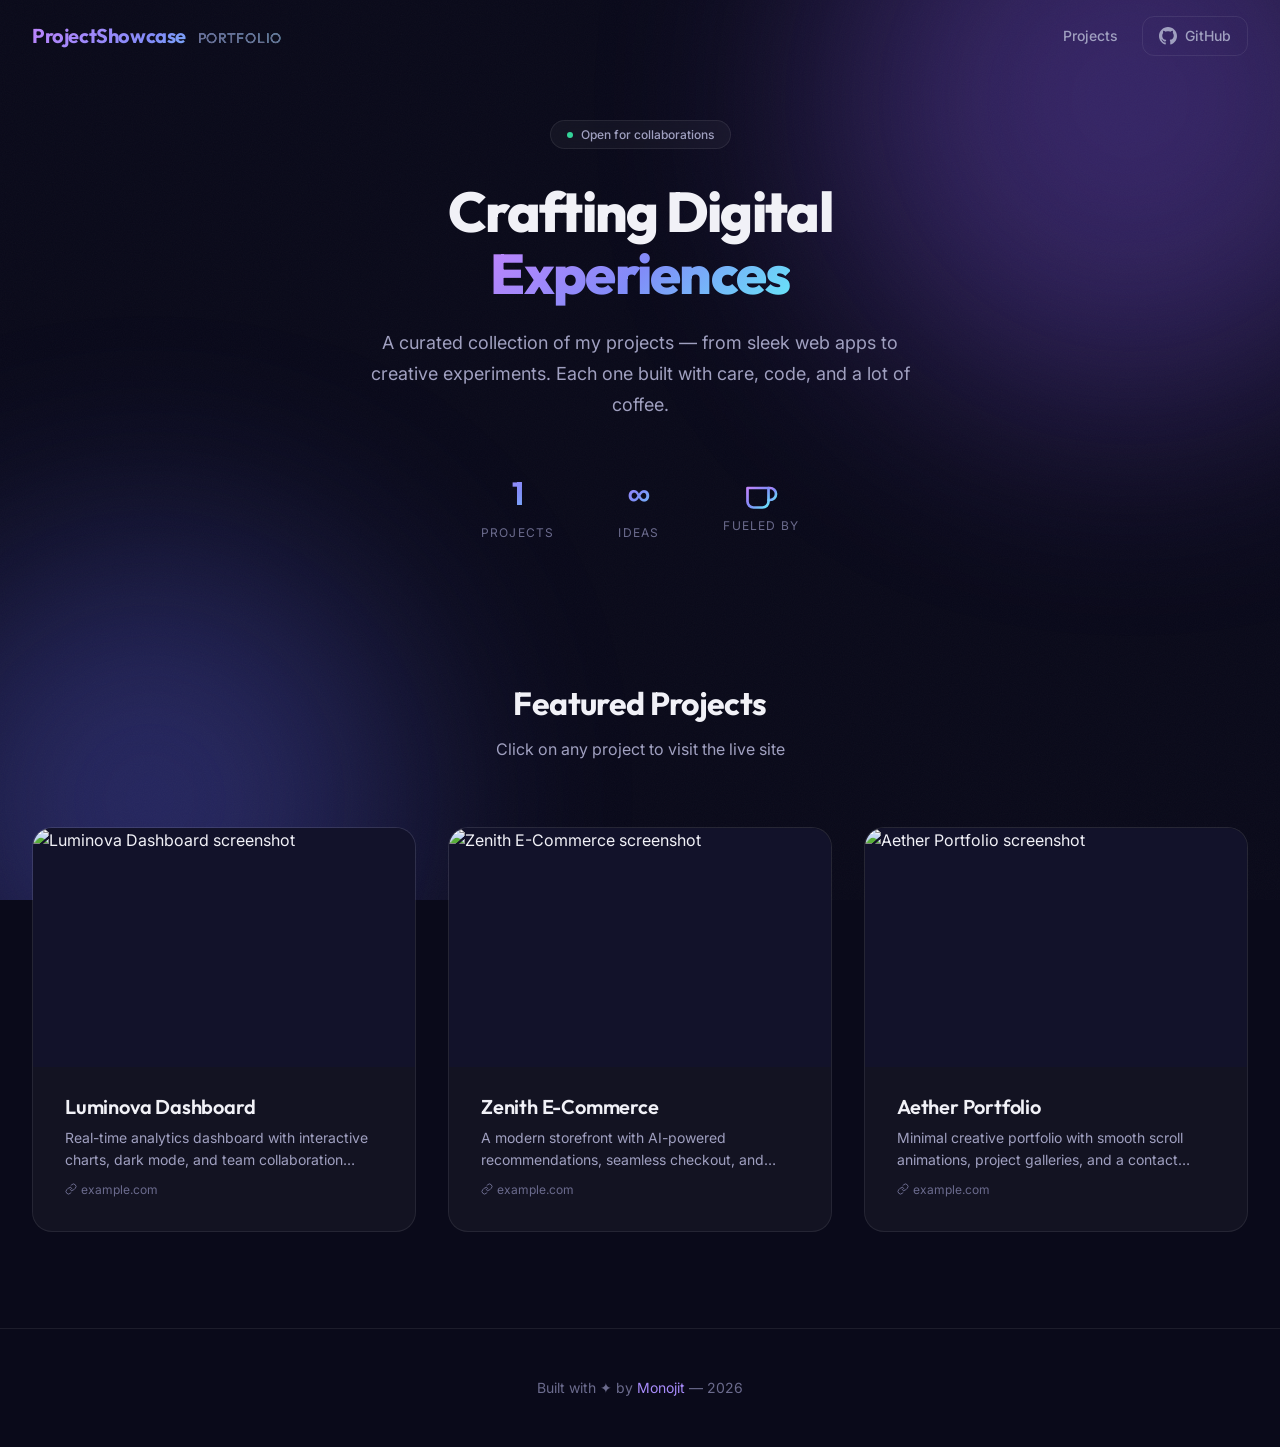
==== index.html @ 8846256c "initial commit" ====
<!DOCTYPE html>
<html lang="en">
<head>
  <meta charset="UTF-8" />
  <meta name="viewport" content="width=device-width, initial-scale=1.0" />
  <title>Project Showcase — My Work</title>
  <meta name="description" content="A curated showcase of my web development projects. Browse live demos, explore designs, and see what I've built." />
  <meta name="theme-color" content="#0a0a1a" />
  <link rel="icon" href="data:image/svg+xml,<svg xmlns='http://www.w3.org/2000/svg' viewBox='0 0 100 100'><text y='.9em' font-size='90'>🚀</text></svg>" />
  <link rel="stylesheet" href="styles.css" />
</head>
<body>

  <!-- Animated Background -->
  <div class="bg-mesh"></div>
  <div class="noise-overlay"></div>

  <!-- Header -->
  <header class="header" id="header">
    <div class="container">
      <a href="#" class="logo">
        ProjectShowcase <span>portfolio</span>
      </a>
      <nav>
        <ul class="nav-links">
          <li><a href="#projects">Projects</a></li>
          <li>
            <a href="https://github.com" target="_blank" rel="noopener noreferrer" class="github-link">
              <svg viewBox="0 0 24 24" fill="currentColor">
                <path d="M12 0c-6.626 0-12 5.373-12 12 0 5.302 3.438 9.8 8.207 11.387.599.111.793-.261.793-.577v-2.234c-3.338.726-4.033-1.416-4.033-1.416-.546-1.387-1.333-1.756-1.333-1.756-1.089-.745.083-.729.083-.729 1.205.084 1.839 1.237 1.839 1.237 1.07 1.834 2.807 1.304 3.492.997.107-.775.418-1.305.762-1.604-2.665-.305-5.467-1.334-5.467-5.931 0-1.311.469-2.381 1.236-3.221-.124-.303-.535-1.524.117-3.176 0 0 1.008-.322 3.301 1.23.957-.266 1.983-.399 3.003-.404 1.02.005 2.047.138 3.006.404 2.291-1.552 3.297-1.23 3.297-1.23.653 1.653.242 2.874.118 3.176.77.84 1.235 1.911 1.235 3.221 0 4.609-2.807 5.624-5.479 5.921.43.372.823 1.102.823 2.222v3.293c0 .319.192.694.801.576 4.765-1.589 8.199-6.086 8.199-11.386 0-6.627-5.373-12-12-12z"/>
              </svg>
              GitHub
            </a>
          </li>
        </ul>
      </nav>
    </div>
  </header>

  <!-- Hero Section -->
  <section class="hero">
    <div class="container">
      <div class="hero-content">
        <div class="hero-badge">
          <span class="dot"></span>
          Open for collaborations
        </div>
        <h1>
          Crafting Digital<br />
          <span class="gradient-text">Experiences</span>
        </h1>
        <p>
          A curated collection of my projects — from sleek web apps to creative experiments.
          Each one built with care, code, and a lot of coffee.
        </p>
        <div class="hero-stats">
          <div class="stat">
            <div class="stat-number" id="project-count">0</div>
            <div class="stat-label">Projects</div>
          </div>
          <div class="stat">
            <div class="stat-number">∞</div>
            <div class="stat-label">Ideas</div>
          </div>
          <div class="stat">
            <div class="stat-number stat-icon">
              <svg width="36" height="36" viewBox="0 0 24 24" fill="none" stroke="url(#iconGradient)" stroke-width="1.8" stroke-linecap="round" stroke-linejoin="round">
                <defs>
                  <linearGradient id="iconGradient" x1="0%" y1="0%" x2="100%" y2="100%">
                    <stop offset="0%" stop-color="#c084fc" />
                    <stop offset="50%" stop-color="#818cf8" />
                    <stop offset="100%" stop-color="#67e8f9" />
                  </linearGradient>
                </defs>
                <path d="M17 8h1a4 4 0 1 1 0 8h-1"/>
                <path d="M3 8h14v9a4 4 0 0 1-4 4H7a4 4 0 0 1-4-4V8z"/>
                <line x1="6" y1="2" x2="6" y2="4"/>
                <line x1="10" y1="2" x2="10" y2="4"/>
                <line x1="14" y1="2" x2="14" y2="4"/>
              </svg>
            </div>
            <div class="stat-label">Fueled By</div>
          </div>
        </div>
      </div>
    </div>
  </section>

  <!-- Projects Section -->
  <section class="projects-section" id="projects">
    <div class="container">
      <div class="section-header">
        <h2>Featured Projects</h2>
        <p>Click on any project to visit the live site</p>
      </div>
      <div class="projects-grid" id="projects-grid">
        <!-- Cards rendered dynamically by script.js -->
      </div>
    </div>
  </section>

  <!-- Footer -->
  <footer class="footer">
    <div class="container">
      <p>Built with ✦ by <a href="#">Monojit</a> — <span id="current-year"></span></p>
    </div>
  </footer>

  <script src="script.js"></script>
  <script>
    // Set current year in footer
    document.getElementById('current-year').textContent = new Date().getFullYear();
  </script>
</body>
</html>
---- styles.css ----
/* ========================================
   Project Showcase — Design System & Styles
   ======================================== */

/* --- Google Fonts --- */
@import url('https://fonts.googleapis.com/css2?family=Inter:wght@300;400;500;600&family=Outfit:wght@400;500;600;700;800&display=swap');

/* --- Design Tokens --- */
:root {
  /* Colors */
  --bg-primary: #0a0a1a;
  --bg-secondary: #12122a;
  --bg-card: rgba(255, 255, 255, 0.04);
  --bg-card-hover: rgba(255, 255, 255, 0.08);
  --border-card: rgba(255, 255, 255, 0.08);
  --border-card-hover: rgba(139, 92, 246, 0.4);
  --text-primary: #f1f1f7;
  --text-secondary: #a0a0c0;
  --text-muted: #6b6b8d;
  --accent-1: #8b5cf6;
  --accent-2: #6366f1;
  --accent-3: #a78bfa;
  --accent-glow: rgba(139, 92, 246, 0.25);
  --gradient-hero: linear-gradient(135deg, #0a0a1a 0%, #1a1040 40%, #0f1a3a 70%, #0a0a1a 100%);
  --gradient-accent: linear-gradient(135deg, var(--accent-1), var(--accent-2));
  --gradient-text: linear-gradient(135deg, #c084fc, #818cf8, #67e8f9);
  --gradient-card-glow: radial-gradient(600px circle at var(--mouse-x, 50%) var(--mouse-y, 50%), rgba(139, 92, 246, 0.12), transparent 40%);

  /* Spacing */
  --space-xs: 0.25rem;
  --space-sm: 0.5rem;
  --space-md: 1rem;
  --space-lg: 1.5rem;
  --space-xl: 2rem;
  --space-2xl: 3rem;
  --space-3xl: 4rem;
  --space-4xl: 6rem;

  /* Typography */
  --font-heading: 'Outfit', sans-serif;
  --font-body: 'Inter', sans-serif;
  --text-xs: 0.75rem;
  --text-sm: 0.875rem;
  --text-base: 1rem;
  --text-lg: 1.125rem;
  --text-xl: 1.25rem;
  --text-2xl: 1.5rem;
  --text-3xl: 2rem;
  --text-4xl: 2.5rem;
  --text-5xl: 3.5rem;

  /* Radius */
  --radius-sm: 0.5rem;
  --radius-md: 0.75rem;
  --radius-lg: 1rem;
  --radius-xl: 1.25rem;
  --radius-2xl: 1.5rem;

  /* Shadows */
  --shadow-card: 0 4px 24px rgba(0, 0, 0, 0.3);
  --shadow-card-hover: 0 8px 40px rgba(139, 92, 246, 0.2), 0 4px 20px rgba(0, 0, 0, 0.4);

  /* Transitions */
  --transition-fast: 0.2s cubic-bezier(0.4, 0, 0.2, 1);
  --transition-base: 0.3s cubic-bezier(0.4, 0, 0.2, 1);
  --transition-slow: 0.5s cubic-bezier(0.4, 0, 0.2, 1);
}

/* --- Reset & Base --- */
*,
*::before,
*::after {
  margin: 0;
  padding: 0;
  box-sizing: border-box;
}

html {
  scroll-behavior: smooth;
  -webkit-font-smoothing: antialiased;
  -moz-osx-font-smoothing: grayscale;
}

body {
  font-family: var(--font-body);
  background: var(--bg-primary);
  color: var(--text-primary);
  line-height: 1.6;
  overflow-x: hidden;
  min-height: 100vh;
}

a {
  text-decoration: none;
  color: inherit;
}

img {
  display: block;
  max-width: 100%;
}

/* --- Animated Background Mesh --- */
.bg-mesh {
  position: fixed;
  inset: 0;
  z-index: 0;
  pointer-events: none;
  overflow: hidden;
}

.bg-mesh::before,
.bg-mesh::after {
  content: '';
  position: absolute;
  border-radius: 50%;
  filter: blur(120px);
  opacity: 0.35;
  animation: floatBlob 18s ease-in-out infinite alternate;
}

.bg-mesh::before {
  width: 600px;
  height: 600px;
  background: var(--accent-1);
  top: -200px;
  right: -150px;
  animation-duration: 20s;
}

.bg-mesh::after {
  width: 500px;
  height: 500px;
  background: var(--accent-2);
  bottom: -150px;
  left: -100px;
  animation-duration: 24s;
  animation-delay: -6s;
}

@keyframes floatBlob {
  0% { transform: translate(0, 0) scale(1); }
  33% { transform: translate(60px, -40px) scale(1.1); }
  66% { transform: translate(-30px, 50px) scale(0.95); }
  100% { transform: translate(20px, -20px) scale(1.05); }
}

/* --- Noise Overlay --- */
.noise-overlay {
  position: fixed;
  inset: 0;
  z-index: 1;
  pointer-events: none;
  opacity: 0.03;
  background-image: url("data:image/svg+xml,%3Csvg viewBox='0 0 256 256' xmlns='http://www.w3.org/2000/svg'%3E%3Cfilter id='noise'%3E%3CfeTurbulence type='fractalNoise' baseFrequency='0.9' numOctaves='4' stitchTiles='stitch'/%3E%3C/filter%3E%3Crect width='100%25' height='100%25' filter='url(%23noise)'/%3E%3C/svg%3E");
  background-repeat: repeat;
  background-size: 256px 256px;
}

/* --- Container --- */
.container {
  max-width: 1280px;
  margin: 0 auto;
  padding: 0 var(--space-xl);
  position: relative;
  z-index: 2;
}

/* --- Header / Navbar --- */
.header {
  position: fixed;
  top: 0;
  left: 0;
  right: 0;
  z-index: 100;
  padding: var(--space-md) 0;
  transition: var(--transition-base);
  backdrop-filter: blur(0px);
}

.header.scrolled {
  background: rgba(10, 10, 26, 0.8);
  backdrop-filter: blur(20px);
  border-bottom: 1px solid var(--border-card);
  box-shadow: 0 2px 20px rgba(0, 0, 0, 0.3);
}

.header .container {
  display: flex;
  align-items: center;
  justify-content: space-between;
}

.logo {
  font-family: var(--font-heading);
  font-size: var(--text-xl);
  font-weight: 700;
  background: var(--gradient-text);
  -webkit-background-clip: text;
  -webkit-text-fill-color: transparent;
  background-clip: text;
  letter-spacing: -0.02em;
}

.logo span {
  -webkit-text-fill-color: var(--text-muted);
  font-weight: 400;
  font-size: var(--text-sm);
  margin-left: var(--space-sm);
  letter-spacing: 0.05em;
  text-transform: uppercase;
}

.nav-links {
  display: flex;
  align-items: center;
  gap: var(--space-lg);
  list-style: none;
}

.nav-links a {
  font-size: var(--text-sm);
  font-weight: 500;
  color: var(--text-secondary);
  transition: color var(--transition-fast);
  position: relative;
}

.nav-links a::after {
  content: '';
  position: absolute;
  left: 0;
  bottom: -4px;
  width: 0;
  height: 2px;
  background: var(--gradient-accent);
  border-radius: 1px;
  transition: width var(--transition-base);
}

.nav-links a:hover {
  color: var(--text-primary);
}

.nav-links a:hover::after {
  width: 100%;
}

.github-link {
  display: flex;
  align-items: center;
  gap: var(--space-sm);
  padding: var(--space-sm) var(--space-md);
  border-radius: var(--radius-md);
  border: 1px solid var(--border-card);
  font-size: var(--text-sm);
  font-weight: 500;
  color: var(--text-secondary);
  transition: all var(--transition-fast);
}

.github-link:hover {
  border-color: var(--border-card-hover);
  color: var(--text-primary);
  background: var(--bg-card);
}

.github-link svg {
  width: 18px;
  height: 18px;
}

/* --- Hero Section --- */
.hero {
  min-height: 70vh;
  display: flex;
  align-items: center;
  justify-content: center;
  text-align: center;
  padding: var(--space-4xl) 0 var(--space-3xl);
  position: relative;
}

.hero-content {
  max-width: 800px;
}

.hero-badge {
  display: inline-flex;
  align-items: center;
  gap: var(--space-sm);
  padding: var(--space-xs) var(--space-md);
  border-radius: 100px;
  border: 1px solid var(--border-card);
  background: var(--bg-card);
  font-size: var(--text-xs);
  font-weight: 500;
  color: var(--text-secondary);
  margin-bottom: var(--space-xl);
  backdrop-filter: blur(10px);
}

.hero-badge .dot {
  width: 6px;
  height: 6px;
  border-radius: 50%;
  background: #34d399;
  animation: pulse-dot 2s ease-in-out infinite;
}

@keyframes pulse-dot {
  0%, 100% { opacity: 1; box-shadow: 0 0 0 0 rgba(52, 211, 153, 0.4); }
  50% { opacity: 0.8; box-shadow: 0 0 0 6px rgba(52, 211, 153, 0); }
}

.hero h1 {
  font-family: var(--font-heading);
  font-size: var(--text-5xl);
  font-weight: 800;
  line-height: 1.1;
  letter-spacing: -0.03em;
  margin-bottom: var(--space-lg);
}

.hero h1 .gradient-text {
  background: var(--gradient-text);
  -webkit-background-clip: text;
  -webkit-text-fill-color: transparent;
  background-clip: text;
}

.hero p {
  font-size: var(--text-lg);
  color: var(--text-secondary);
  max-width: 560px;
  margin: 0 auto var(--space-2xl);
  line-height: 1.7;
}

.hero-stats {
  display: flex;
  align-items: center;
  justify-content: center;
  gap: var(--space-3xl);
}

.stat {
  text-align: center;
}

.stat-number {
  font-family: var(--font-heading);
  font-size: var(--text-3xl);
  font-weight: 700;
  background: var(--gradient-text);
  -webkit-background-clip: text;
  -webkit-text-fill-color: transparent;
  background-clip: text;
}

.stat-label {
  font-size: var(--text-xs);
  color: var(--text-muted);
  text-transform: uppercase;
  letter-spacing: 0.1em;
  margin-top: var(--space-xs);
}

.stat-icon {
  background: none;
  -webkit-background-clip: unset;
  -webkit-text-fill-color: unset;
  background-clip: unset;
  display: flex;
  align-items: center;
  justify-content: center;
}

/* --- Section Title --- */
.section-header {
  text-align: center;
  margin-bottom: var(--space-3xl);
}

.section-header h2 {
  font-family: var(--font-heading);
  font-size: var(--text-3xl);
  font-weight: 700;
  letter-spacing: -0.02em;
  margin-bottom: var(--space-sm);
}

.section-header p {
  font-size: var(--text-base);
  color: var(--text-secondary);
}

/* --- Projects Grid --- */
.projects-section {
  padding: var(--space-2xl) 0 var(--space-4xl);
}

.projects-grid {
  display: grid;
  grid-template-columns: repeat(auto-fill, minmax(360px, 1fr));
  gap: var(--space-xl);
}

/* --- Project Card --- */
.project-card {
  position: relative;
  border-radius: var(--radius-xl);
  background: var(--bg-card);
  border: 1px solid var(--border-card);
  overflow: hidden;
  cursor: pointer;
  transition: all var(--transition-base);
  transform-style: preserve-3d;
  will-change: transform;
  /* Scroll reveal */
  opacity: 0;
  transform: translateY(40px);
}

.project-card.revealed {
  opacity: 1;
  transform: translateY(0);
  transition: opacity 0.6s cubic-bezier(0.16, 1, 0.3, 1),
              transform 0.6s cubic-bezier(0.16, 1, 0.3, 1);
}

/* Glow on hover */
.project-card::before {
  content: '';
  position: absolute;
  inset: 0;
  border-radius: var(--radius-xl);
  background: var(--gradient-card-glow);
  opacity: 0;
  transition: opacity var(--transition-base);
  z-index: 1;
  pointer-events: none;
}

.project-card:hover::before {
  opacity: 1;
}

.project-card:hover {
  border-color: var(--border-card-hover);
  box-shadow: var(--shadow-card-hover);
  transform: translateY(-4px);
}

.project-card:hover .card-image img {
  transform: scale(1.05);
}

.project-card:hover .card-arrow {
  opacity: 1;
  transform: translate(0, 0);
}

.project-card:hover .card-overlay {
  opacity: 1;
}

/* Card Image */
.card-image {
  position: relative;
  width: 100%;
  aspect-ratio: 16 / 10;
  overflow: hidden;
  background: var(--bg-secondary);
}

.card-image img {
  width: 100%;
  height: 100%;
  object-fit: cover;
  transition: transform var(--transition-slow);
}

.card-overlay {
  position: absolute;
  inset: 0;
  background: linear-gradient(180deg, transparent 40%, rgba(10, 10, 26, 0.85) 100%);
  opacity: 0;
  transition: opacity var(--transition-base);
  z-index: 2;
}

.card-arrow {
  position: absolute;
  top: var(--space-md);
  right: var(--space-md);
  width: 36px;
  height: 36px;
  border-radius: 50%;
  background: rgba(255, 255, 255, 0.1);
  backdrop-filter: blur(10px);
  border: 1px solid rgba(255, 255, 255, 0.15);
  display: flex;
  align-items: center;
  justify-content: center;
  opacity: 0;
  transform: translate(-8px, 8px);
  transition: all var(--transition-base);
  z-index: 3;
}

.card-arrow svg {
  width: 16px;
  height: 16px;
  color: var(--text-primary);
}

/* Card Body */
.card-body {
  padding: var(--space-lg) var(--space-xl) var(--space-xl);
  position: relative;
  z-index: 2;
}

.card-title {
  font-family: var(--font-heading);
  font-size: var(--text-xl);
  font-weight: 600;
  letter-spacing: -0.01em;
  margin-bottom: var(--space-xs);
  display: flex;
  align-items: center;
  gap: var(--space-sm);
}

.card-description {
  font-size: var(--text-sm);
  color: var(--text-secondary);
  line-height: 1.6;
  margin-bottom: var(--space-sm);
  display: -webkit-box;
  -webkit-line-clamp: 2;
  -webkit-box-orient: vertical;
  overflow: hidden;
}

.card-url {
  font-size: var(--text-xs);
  color: var(--text-muted);
  display: flex;
  align-items: center;
  gap: var(--space-xs);
  transition: color var(--transition-fast);
}

.project-card:hover .card-url {
  color: var(--accent-3);
}

.card-url svg {
  width: 12px;
  height: 12px;
  flex-shrink: 0;
}

/* --- Footer --- */
.footer {
  padding: var(--space-2xl) 0;
  border-top: 1px solid var(--border-card);
  text-align: center;
  position: relative;
  z-index: 2;
}

.footer p {
  font-size: var(--text-sm);
  color: var(--text-muted);
}

.footer a {
  color: var(--accent-3);
  transition: color var(--transition-fast);
}

.footer a:hover {
  color: var(--accent-1);
}

/* --- Scroll Reveal Delay --- */
.project-card:nth-child(1) { transition-delay: 0.05s; }
.project-card:nth-child(2) { transition-delay: 0.1s; }
.project-card:nth-child(3) { transition-delay: 0.15s; }
.project-card:nth-child(4) { transition-delay: 0.2s; }
.project-card:nth-child(5) { transition-delay: 0.25s; }
.project-card:nth-child(6) { transition-delay: 0.3s; }
.project-card:nth-child(7) { transition-delay: 0.35s; }
.project-card:nth-child(8) { transition-delay: 0.4s; }
.project-card:nth-child(9) { transition-delay: 0.45s; }

/* --- Empty State --- */
.empty-state {
  grid-column: 1 / -1;
  text-align: center;
  padding: var(--space-4xl) var(--space-xl);
}

.empty-state-icon {
  width: 64px;
  height: 64px;
  margin: 0 auto var(--space-lg);
  border-radius: var(--radius-lg);
  background: var(--bg-card);
  border: 1px dashed var(--border-card);
  display: flex;
  align-items: center;
  justify-content: center;
  color: var(--text-muted);
}

.empty-state h3 {
  font-family: var(--font-heading);
  font-size: var(--text-xl);
  font-weight: 600;
  margin-bottom: var(--space-sm);
}

.empty-state p {
  color: var(--text-secondary);
  font-size: var(--text-sm);
}

.empty-state code {
  background: var(--bg-card);
  padding: var(--space-xs) var(--space-sm);
  border-radius: var(--radius-sm);
  font-size: var(--text-xs);
  border: 1px solid var(--border-card);
}

/* --- Responsive --- */
@media (max-width: 768px) {
  .hero h1 {
    font-size: var(--text-4xl);
  }

  .hero p {
    font-size: var(--text-base);
  }

  .projects-grid {
    grid-template-columns: 1fr;
  }

  .hero-stats {
    gap: var(--space-xl);
  }

  .stat-number {
    font-size: var(--text-2xl);
  }

  .nav-links {
    display: none;
  }

  .container {
    padding: 0 var(--space-md);
  }
}

@media (max-width: 480px) {
  .hero h1 {
    font-size: var(--text-3xl);
  }

  .hero {
    min-height: 50vh;
    padding: var(--space-3xl) 0 var(--space-xl);
  }

  .hero-stats {
    flex-direction: column;
    gap: var(--space-md);
  }
}
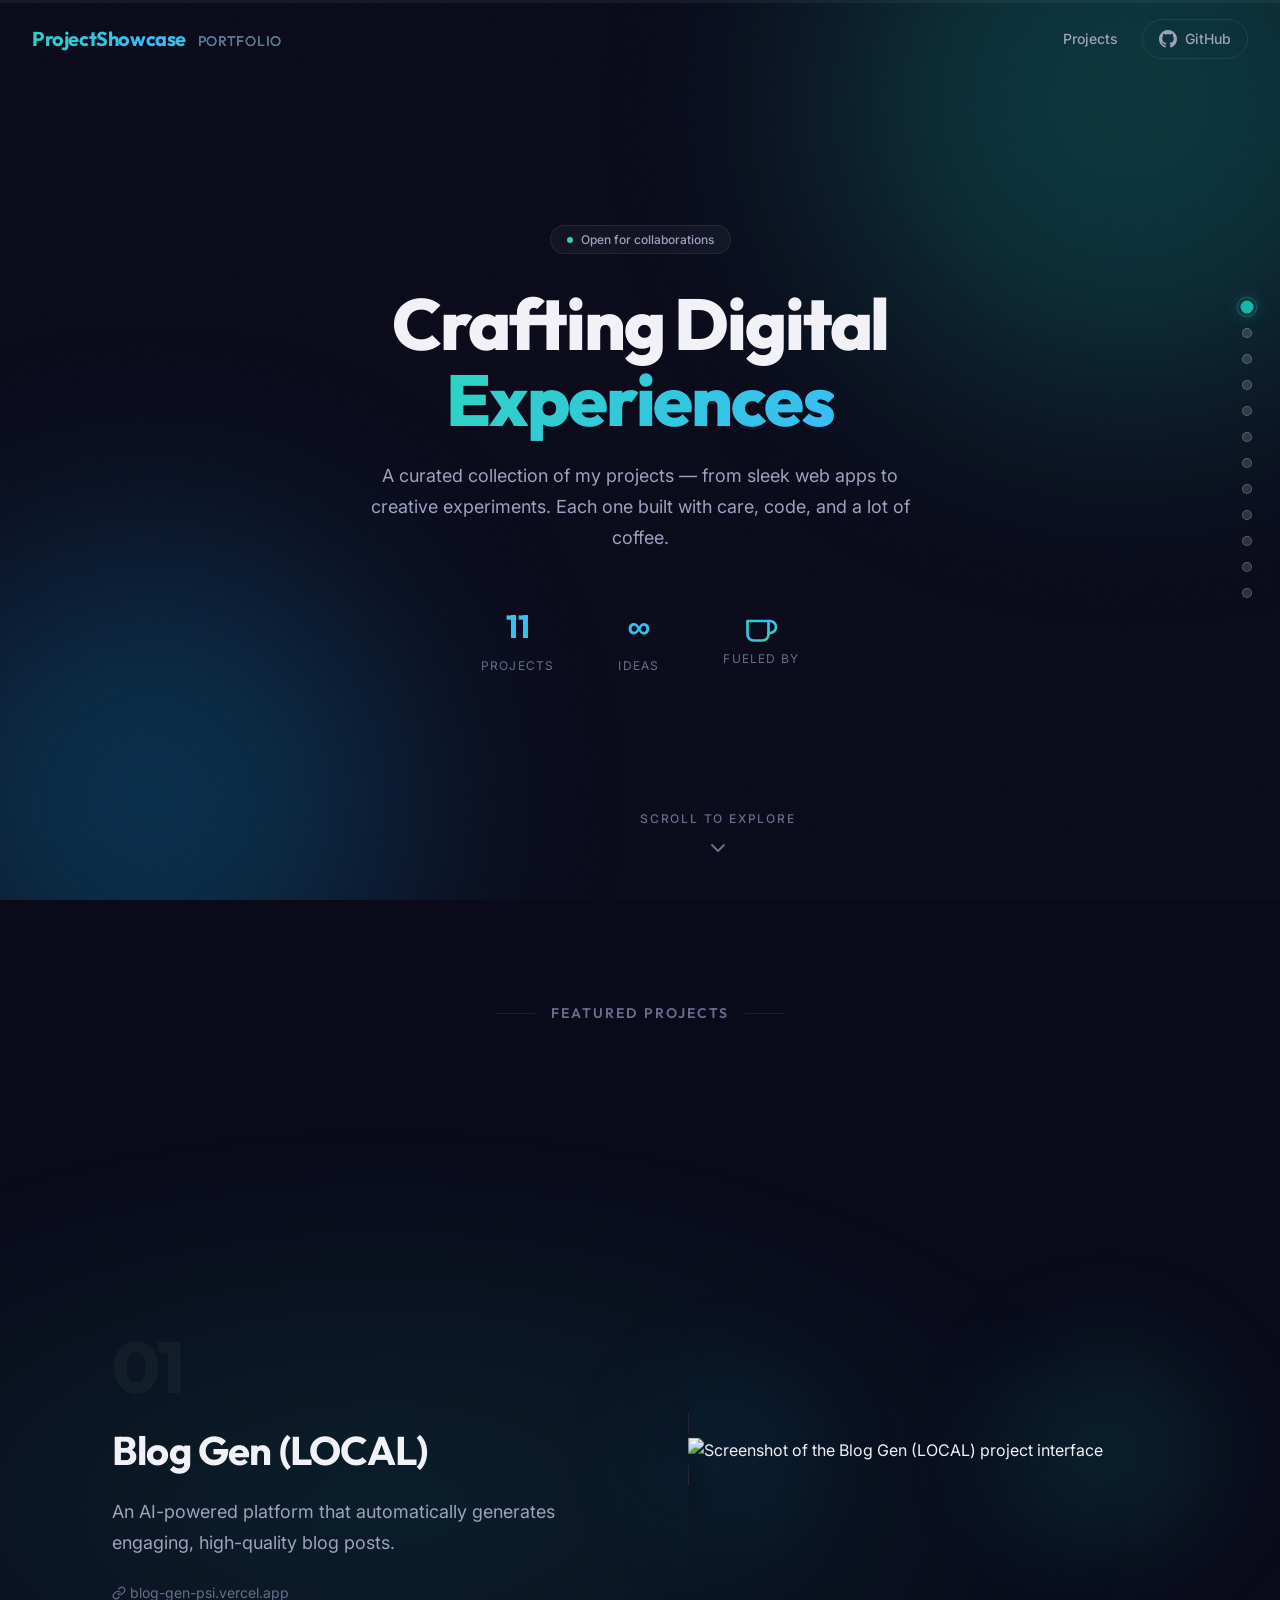
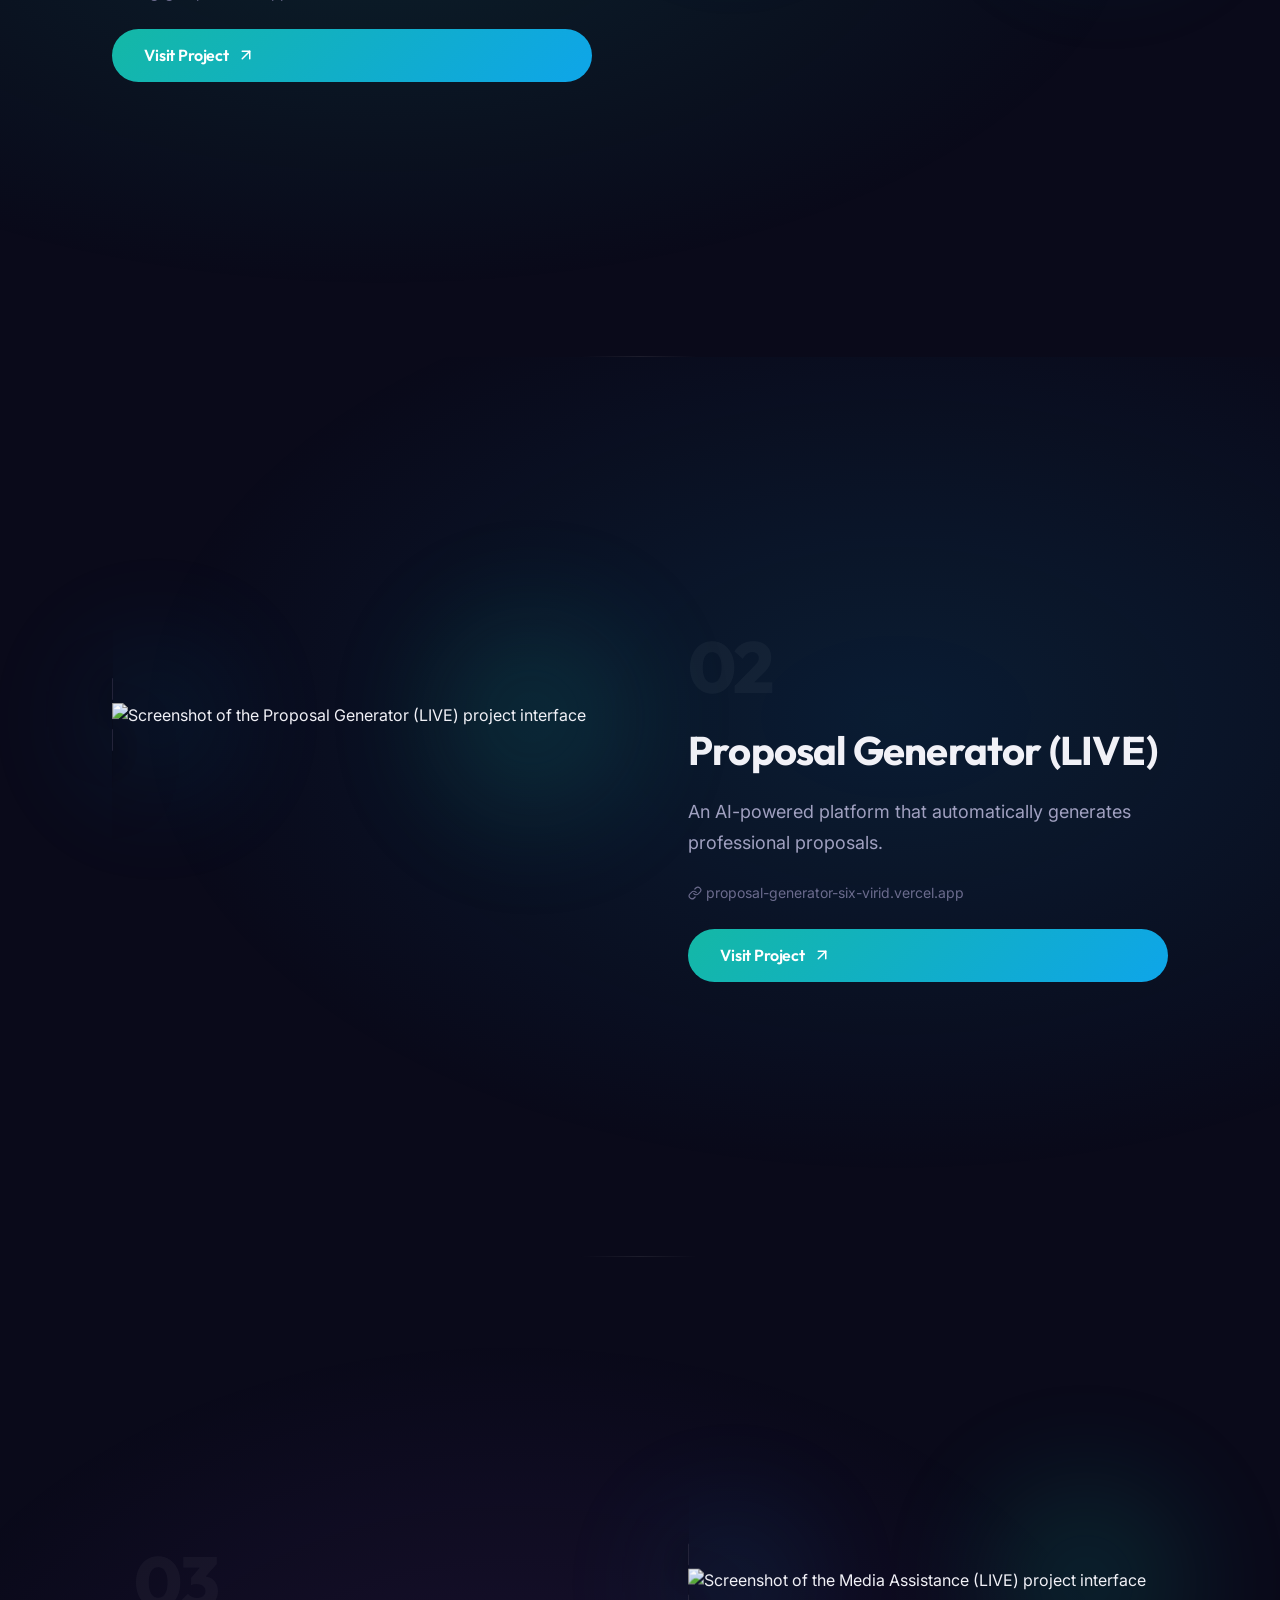
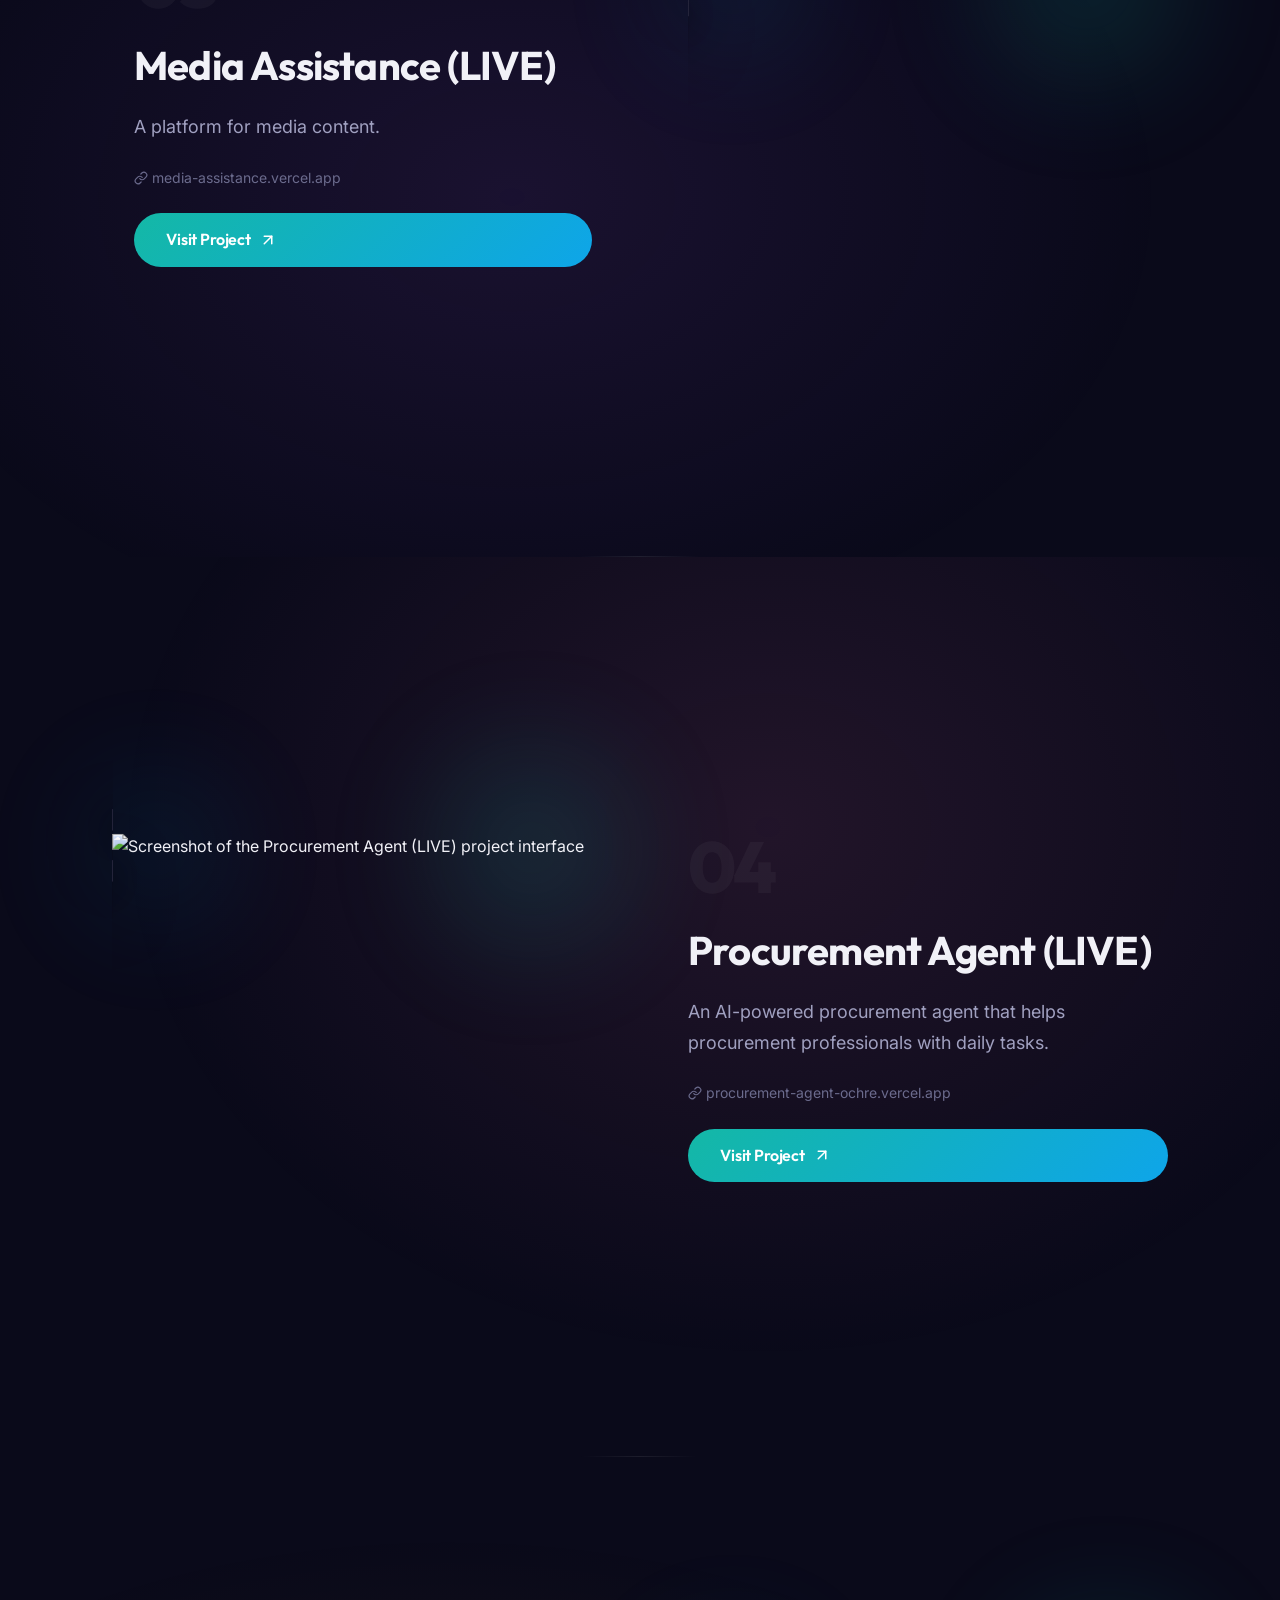
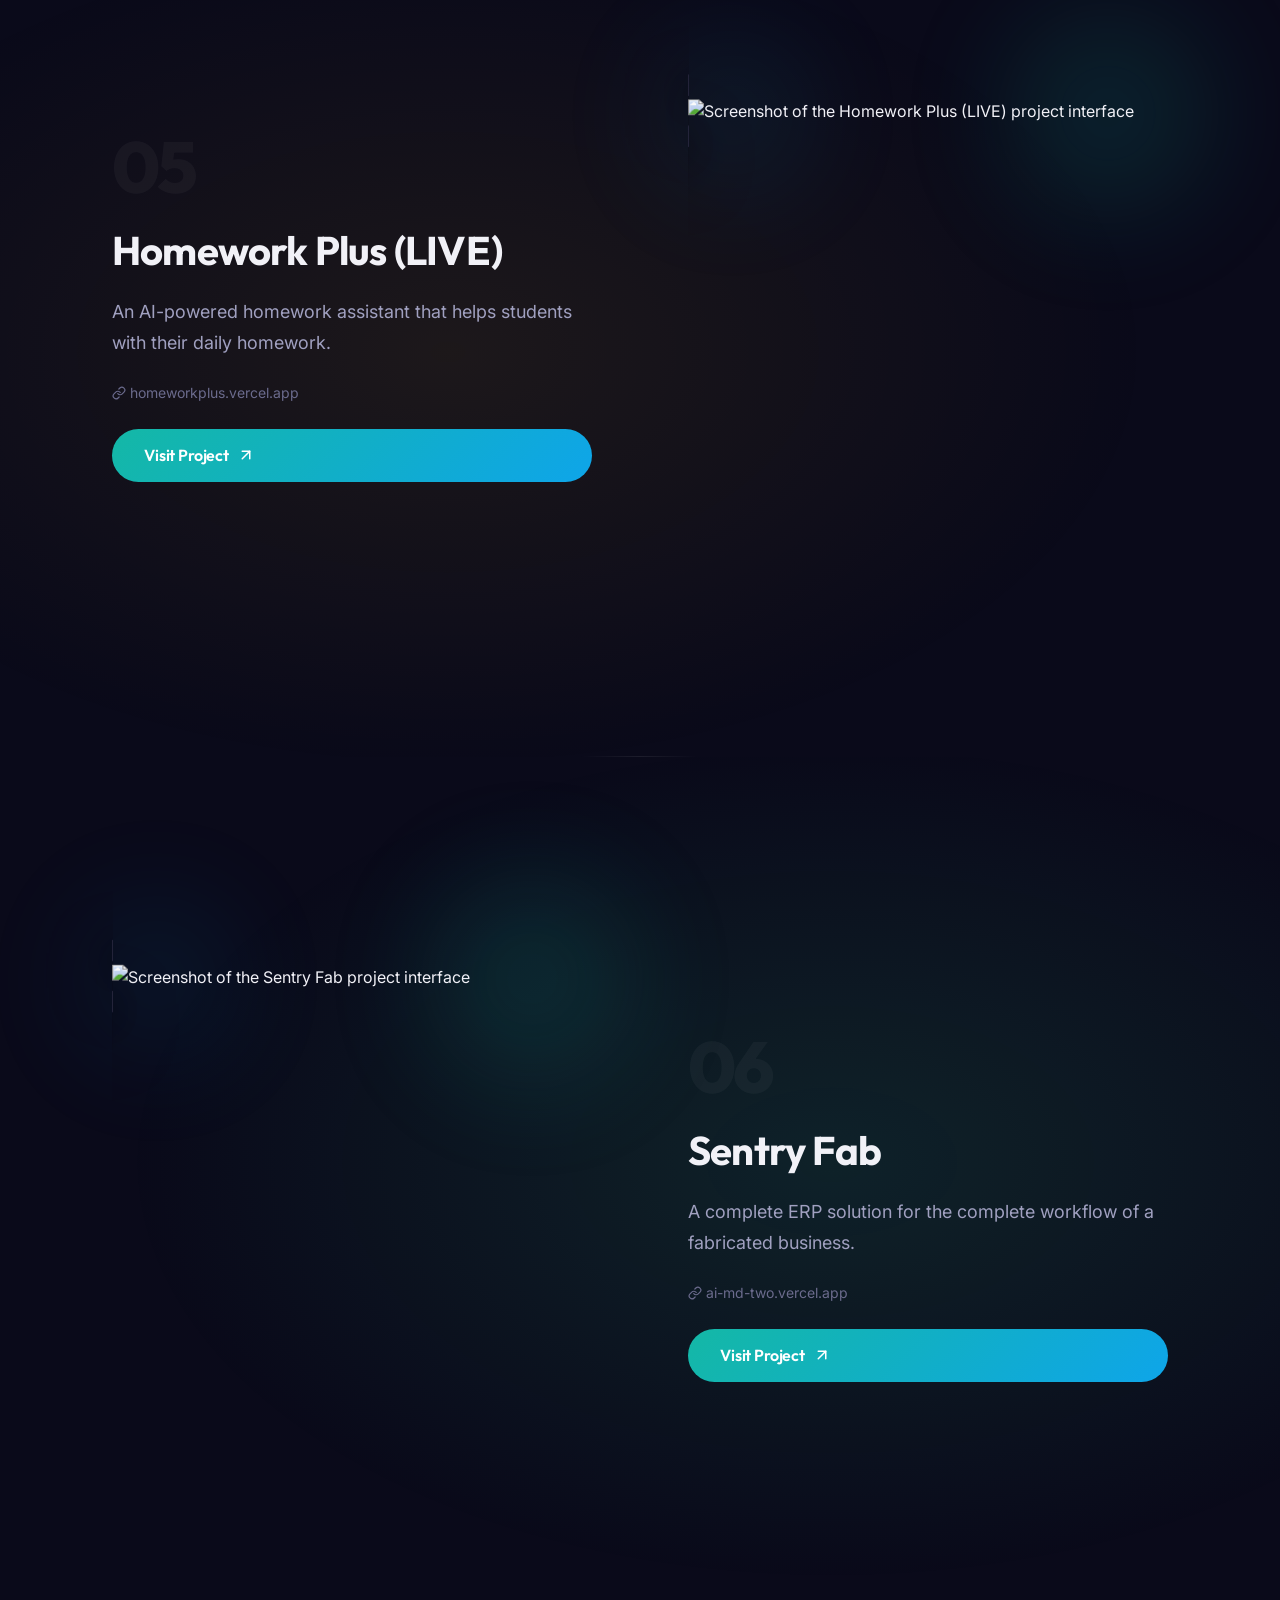
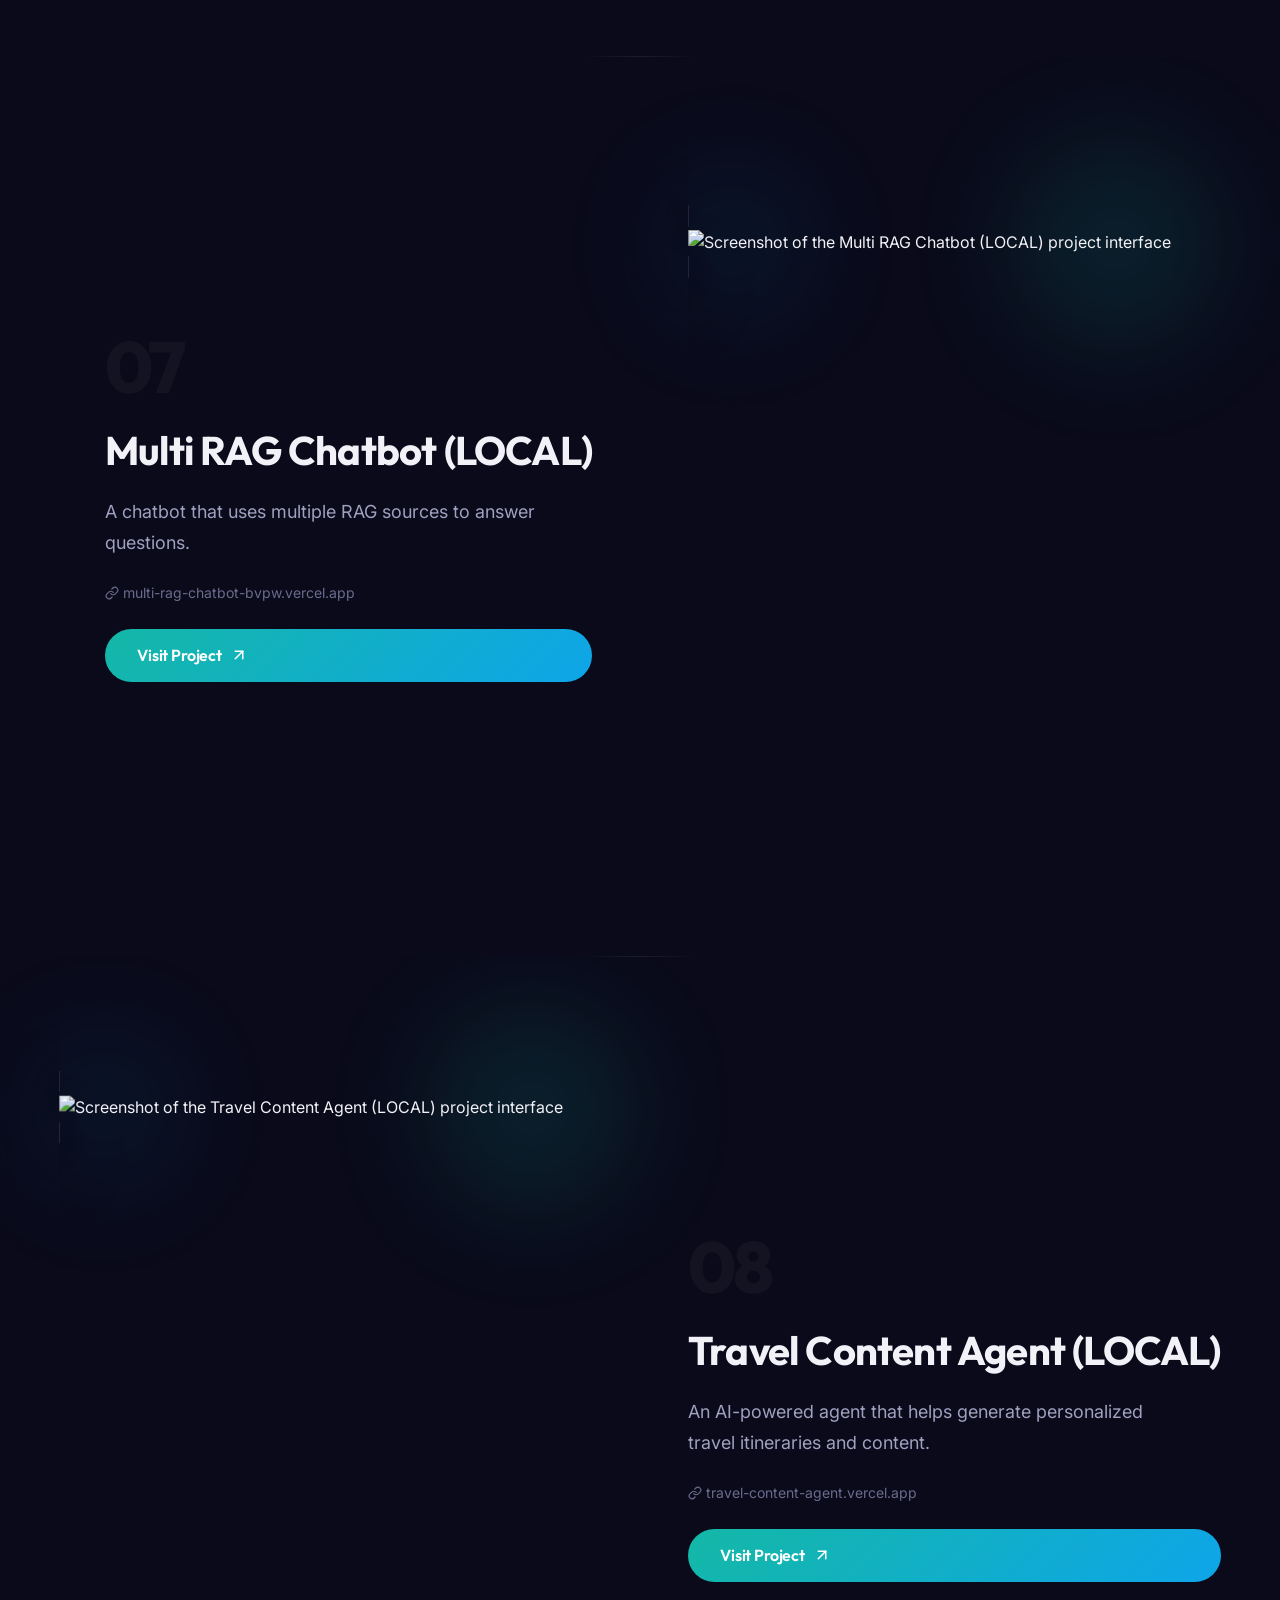
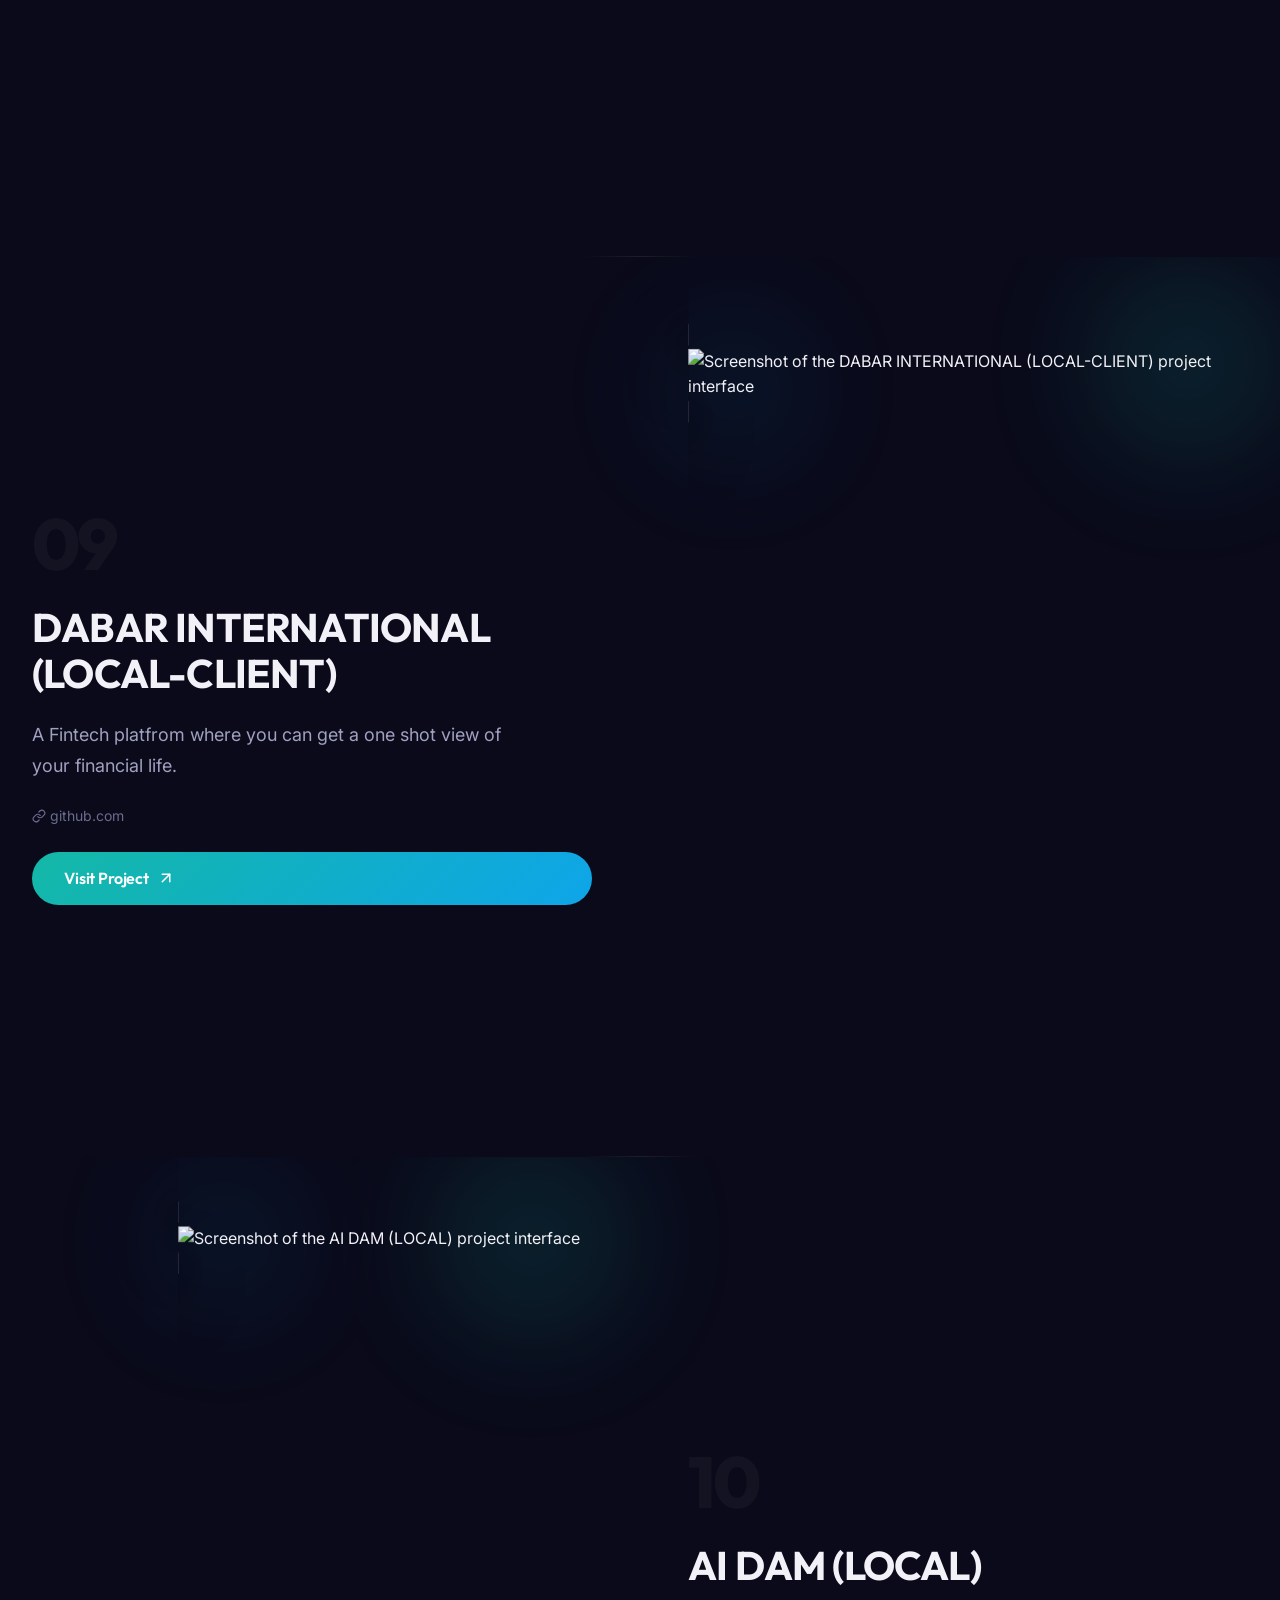
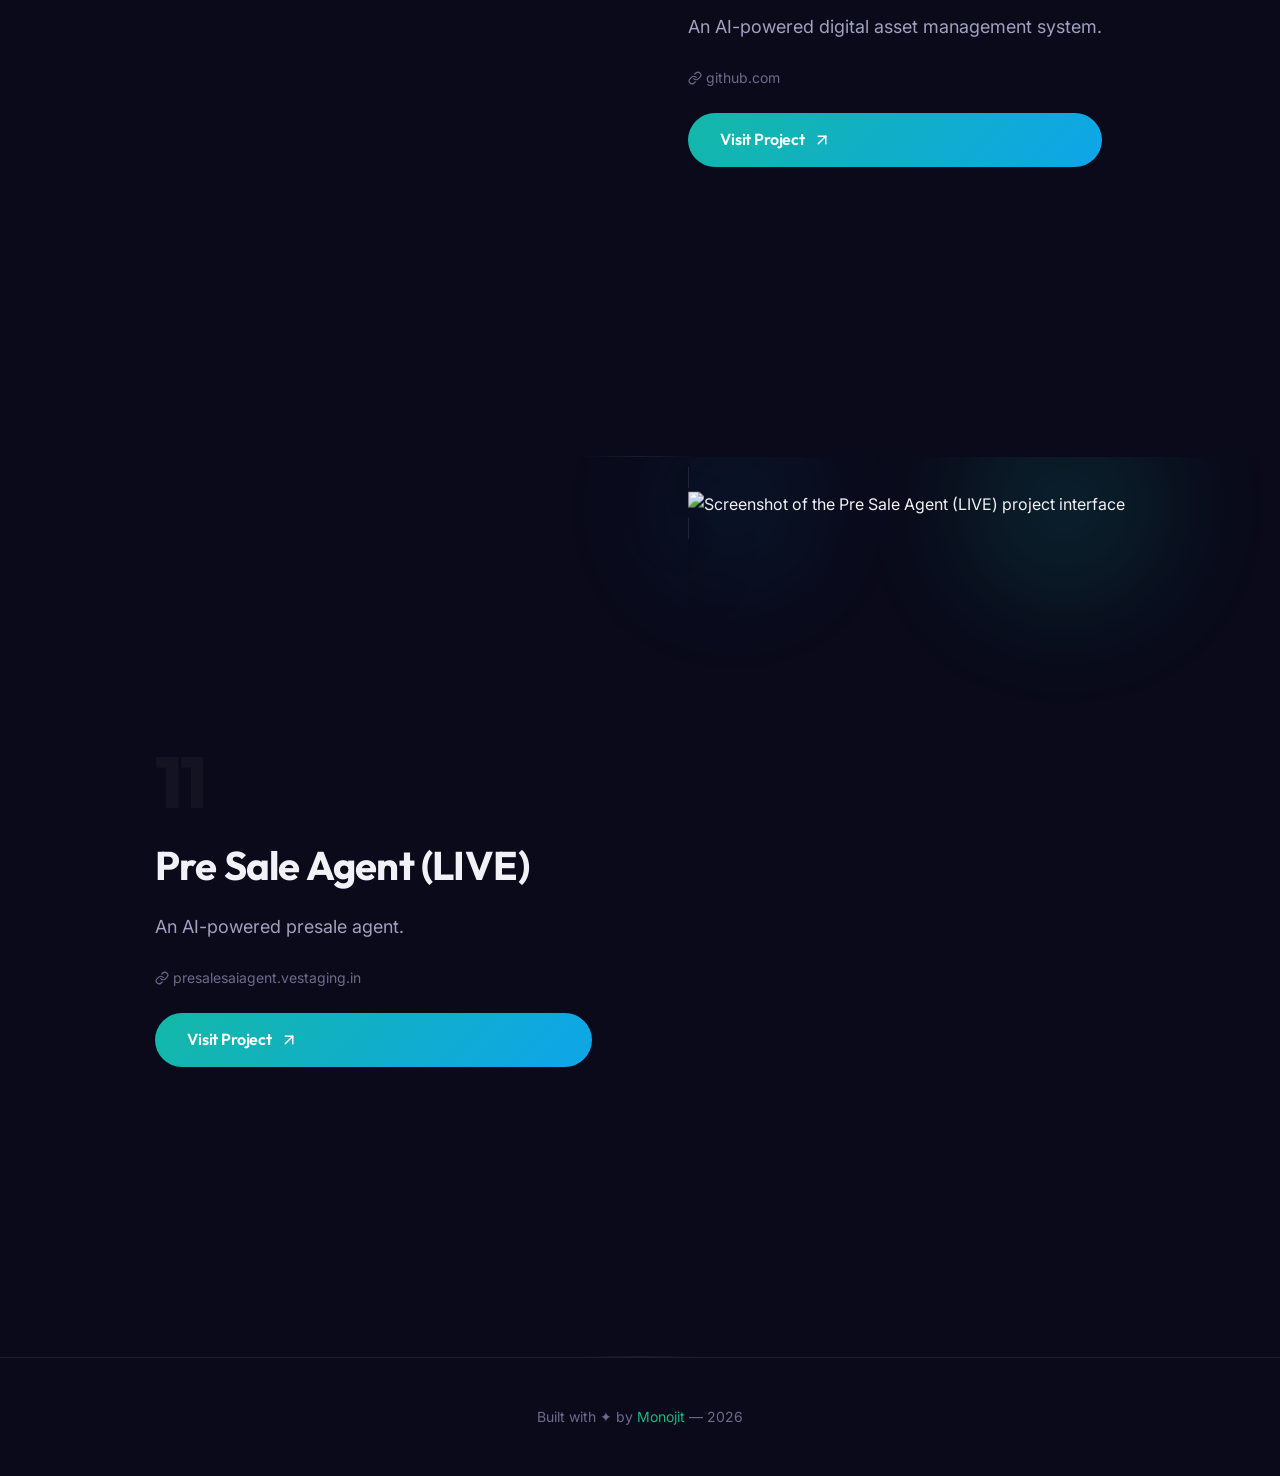
==== commit fb454456: "update" ====
--- a/index.html
+++ b/index.html
@@ -1,19 +1,68 @@
 <!DOCTYPE html>
 <html lang="en">
+
 <head>
   <meta charset="UTF-8" />
   <meta name="viewport" content="width=device-width, initial-scale=1.0" />
   <title>Project Showcase — My Work</title>
-  <meta name="description" content="A curated showcase of my web development projects. Browse live demos, explore designs, and see what I've built." />
+  <meta name="description"
+    content="A curated showcase of my web development projects. Browse live demos, explore designs, and see what I've built." />
   <meta name="theme-color" content="#0a0a1a" />
-  <link rel="icon" href="data:image/svg+xml,<svg xmlns='http://www.w3.org/2000/svg' viewBox='0 0 100 100'><text y='.9em' font-size='90'>🚀</text></svg>" />
+  <link rel="icon"
+    href="data:image/svg+xml,<svg xmlns='http://www.w3.org/2000/svg' viewBox='0 0 100 100'><text y='.9em' font-size='90'>🚀</text></svg>" />
+  <link rel="canonical" href="https://example.com/" />
+
+  <!-- Open Graph / Social -->
+  <meta property="og:type" content="website" />
+  <meta property="og:url" content="https://example.com/" />
+  <meta property="og:title" content="Project Showcase — My Work" />
+  <meta property="og:description"
+    content="A curated showcase of my web development projects. Browse live demos, explore designs, and see what I've built." />
+  <meta property="og:image" content="https://example.com/og-image.png" />
+
+  <!-- Twitter -->
+  <meta property="twitter:card" content="summary_large_image" />
+  <meta property="twitter:url" content="https://example.com/" />
+  <meta property="twitter:title" content="Project Showcase — My Work" />
+  <meta property="twitter:description"
+    content="A curated showcase of my web development projects. Browse live demos, explore designs, and see what I've built." />
+  <meta property="twitter:image" content="https://example.com/og-image.png" />
+
+  <!-- Structured Data -->
+  <script type="application/ld+json">
+  {
+    "@context": "https://schema.org",
+    "@type": "ProfilePage",
+    "mainEntity": {
+      "@type": "Person",
+      "name": "Monojit",
+      "url": "https://example.com/",
+      "image": "https://example.com/og-image.png",
+      "sameAs": [
+        "https://github.com"
+      ]
+    }
+  }
+  </script>
+
   <link rel="stylesheet" href="styles.css" />
 </head>
+
 <body>
+
+  <!-- Progress Bar -->
+  <div class="progress-bar" id="progress-bar">
+    <div class="progress-bar-fill" id="progress-fill"></div>
+  </div>
 
   <!-- Animated Background -->
   <div class="bg-mesh"></div>
   <div class="noise-overlay"></div>
+
+  <!-- Floating Navigation Dots -->
+  <nav class="nav-dots" id="nav-dots" aria-label="Section navigation">
+    <!-- Generated dynamically by script.js -->
+  </nav>
 
   <!-- Header -->
   <header class="header" id="header">
@@ -23,11 +72,12 @@
       </a>
       <nav>
         <ul class="nav-links">
-          <li><a href="#projects">Projects</a></li>
+          <li><a href="#projects-start">Projects</a></li>
           <li>
-            <a href="https://github.com" target="_blank" rel="noopener noreferrer" class="github-link">
+            <a href="https://github.com/MonojitVE" target="_blank" rel="noopener noreferrer" class="github-link">
               <svg viewBox="0 0 24 24" fill="currentColor">
-                <path d="M12 0c-6.626 0-12 5.373-12 12 0 5.302 3.438 9.8 8.207 11.387.599.111.793-.261.793-.577v-2.234c-3.338.726-4.033-1.416-4.033-1.416-.546-1.387-1.333-1.756-1.333-1.756-1.089-.745.083-.729.083-.729 1.205.084 1.839 1.237 1.839 1.237 1.07 1.834 2.807 1.304 3.492.997.107-.775.418-1.305.762-1.604-2.665-.305-5.467-1.334-5.467-5.931 0-1.311.469-2.381 1.236-3.221-.124-.303-.535-1.524.117-3.176 0 0 1.008-.322 3.301 1.23.957-.266 1.983-.399 3.003-.404 1.02.005 2.047.138 3.006.404 2.291-1.552 3.297-1.23 3.297-1.23.653 1.653.242 2.874.118 3.176.77.84 1.235 1.911 1.235 3.221 0 4.609-2.807 5.624-5.479 5.921.43.372.823 1.102.823 2.222v3.293c0 .319.192.694.801.576 4.765-1.589 8.199-6.086 8.199-11.386 0-6.627-5.373-12-12-12z"/>
+                <path
+                  d="M12 0c-6.626 0-12 5.373-12 12 0 5.302 3.438 9.8 8.207 11.387.599.111.793-.261.793-.577v-2.234c-3.338.726-4.033-1.416-4.033-1.416-.546-1.387-1.333-1.756-1.333-1.756-1.089-.745.083-.729.083-.729 1.205.084 1.839 1.237 1.839 1.237 1.07 1.834 2.807 1.304 3.492.997.107-.775.418-1.305.762-1.604-2.665-.305-5.467-1.334-5.467-5.931 0-1.311.469-2.381 1.236-3.221-.124-.303-.535-1.524.117-3.176 0 0 1.008-.322 3.301 1.23.957-.266 1.983-.399 3.003-.404 1.02.005 2.047.138 3.006.404 2.291-1.552 3.297-1.23 3.297-1.23.653 1.653.242 2.874.118 3.176.77.84 1.235 1.911 1.235 3.221 0 4.609-2.807 5.624-5.479 5.921.43.372.823 1.102.823 2.222v3.293c0 .319.192.694.801.576 4.765-1.589 8.199-6.086 8.199-11.386 0-6.627-5.373-12-12-12z" />
               </svg>
               GitHub
             </a>
@@ -38,7 +88,7 @@
   </header>
 
   <!-- Hero Section -->
-  <section class="hero">
+  <section class="hero" id="hero-section">
     <div class="container">
       <div class="hero-content">
         <div class="hero-badge">
@@ -64,19 +114,20 @@
           </div>
           <div class="stat">
             <div class="stat-number stat-icon">
-              <svg width="36" height="36" viewBox="0 0 24 24" fill="none" stroke="url(#iconGradient)" stroke-width="1.8" stroke-linecap="round" stroke-linejoin="round">
+              <svg width="36" height="36" viewBox="0 0 24 24" fill="none" stroke="url(#iconGradient)" stroke-width="1.8"
+                stroke-linecap="round" stroke-linejoin="round">
                 <defs>
                   <linearGradient id="iconGradient" x1="0%" y1="0%" x2="100%" y2="100%">
-                    <stop offset="0%" stop-color="#c084fc" />
-                    <stop offset="50%" stop-color="#818cf8" />
-                    <stop offset="100%" stop-color="#67e8f9" />
+                    <stop offset="0%" stop-color="#2dd4bf" />
+                    <stop offset="50%" stop-color="#38bdf8" />
+                    <stop offset="100%" stop-color="#34d399" />
                   </linearGradient>
                 </defs>
-                <path d="M17 8h1a4 4 0 1 1 0 8h-1"/>
-                <path d="M3 8h14v9a4 4 0 0 1-4 4H7a4 4 0 0 1-4-4V8z"/>
-                <line x1="6" y1="2" x2="6" y2="4"/>
-                <line x1="10" y1="2" x2="10" y2="4"/>
-                <line x1="14" y1="2" x2="14" y2="4"/>
+                <path d="M17 8h1a4 4 0 1 1 0 8h-1" />
+                <path d="M3 8h14v9a4 4 0 0 1-4 4H7a4 4 0 0 1-4-4V8z" />
+                <line x1="6" y1="2" x2="6" y2="4" />
+                <line x1="10" y1="2" x2="10" y2="4" />
+                <line x1="14" y1="2" x2="14" y2="4" />
               </svg>
             </div>
             <div class="stat-label">Fueled By</div>
@@ -84,20 +135,30 @@
         </div>
       </div>
     </div>
+    <!-- Scroll Hint -->
+    <div class="scroll-hint" id="scroll-hint">
+      <span class="scroll-hint-text">Scroll to explore</span>
+      <svg class="scroll-hint-arrow" viewBox="0 0 24 24" fill="none" stroke="currentColor" stroke-width="2"
+        stroke-linecap="round" stroke-linejoin="round">
+        <polyline points="6 9 12 15 18 9"></polyline>
+      </svg>
+    </div>
   </section>
 
-  <!-- Projects Section -->
-  <section class="projects-section" id="projects">
-    <div class="container">
-      <div class="section-header">
-        <h2>Featured Projects</h2>
-        <p>Click on any project to visit the live site</p>
-      </div>
-      <div class="projects-grid" id="projects-grid">
-        <!-- Cards rendered dynamically by script.js -->
-      </div>
+  <!-- Projects Start Anchor -->
+  <div id="projects-start"></div>
+
+  <!-- Section Divider -->
+  <div class="section-divider">
+    <div class="section-divider-label">
+      <span>Featured Projects</span>
     </div>
-  </section>
+  </div>
+
+  <!-- Story Sections Container — rendered dynamically by script.js -->
+  <div id="story-container">
+    <!-- Each project becomes a full-screen story section -->
+  </div>
 
   <!-- Footer -->
   <footer class="footer">
@@ -112,4 +173,5 @@
     document.getElementById('current-year').textContent = new Date().getFullYear();
   </script>
 </body>
-</html>
+
+</html>
--- a/styles.css
+++ b/styles.css
@@ -1,5 +1,5 @@
 /* ========================================
-   Project Showcase — Design System & Styles
+   Project Showcase — Interactive Story Scroll
    ======================================== */
 
 /* --- Google Fonts --- */
@@ -13,18 +13,25 @@
   --bg-card: rgba(255, 255, 255, 0.04);
   --bg-card-hover: rgba(255, 255, 255, 0.08);
   --border-card: rgba(255, 255, 255, 0.08);
-  --border-card-hover: rgba(139, 92, 246, 0.4);
+  --border-card-hover: rgba(16, 185, 129, 0.4);
   --text-primary: #f1f1f7;
   --text-secondary: #a0a0c0;
   --text-muted: #6b6b8d;
-  --accent-1: #8b5cf6;
-  --accent-2: #6366f1;
-  --accent-3: #a78bfa;
-  --accent-glow: rgba(139, 92, 246, 0.25);
-  --gradient-hero: linear-gradient(135deg, #0a0a1a 0%, #1a1040 40%, #0f1a3a 70%, #0a0a1a 100%);
+  --accent-1: #14b8a6;
+  --accent-2: #0ea5e9;
+  --accent-3: #10b981;
+  --accent-glow: rgba(20, 184, 166, 0.25);
+  --gradient-hero: linear-gradient(135deg, #0a0a1a 0%, #064e3b 40%, #0c4a6e 70%, #0a0a1a 100%);
   --gradient-accent: linear-gradient(135deg, var(--accent-1), var(--accent-2));
-  --gradient-text: linear-gradient(135deg, #c084fc, #818cf8, #67e8f9);
-  --gradient-card-glow: radial-gradient(600px circle at var(--mouse-x, 50%) var(--mouse-y, 50%), rgba(139, 92, 246, 0.12), transparent 40%);
+  --gradient-text: linear-gradient(135deg, #2dd4bf, #38bdf8, #34d399);
+
+  /* Section gradients — each project gets a unique ambient color */
+  --section-gradient-0: radial-gradient(ellipse at 30% 50%, rgba(20, 184, 166, 0.12) 0%, transparent 60%);
+  --section-gradient-1: radial-gradient(ellipse at 70% 40%, rgba(14, 165, 233, 0.12) 0%, transparent 60%);
+  --section-gradient-2: radial-gradient(ellipse at 40% 60%, rgba(168, 85, 247, 0.10) 0%, transparent 60%);
+  --section-gradient-3: radial-gradient(ellipse at 60% 30%, rgba(244, 114, 182, 0.10) 0%, transparent 60%);
+  --section-gradient-4: radial-gradient(ellipse at 35% 55%, rgba(251, 191, 36, 0.08) 0%, transparent 60%);
+  --section-gradient-5: radial-gradient(ellipse at 65% 45%, rgba(52, 211, 153, 0.12) 0%, transparent 60%);
 
   /* Spacing */
   --space-xs: 0.25rem;
@@ -48,6 +55,7 @@
   --text-3xl: 2rem;
   --text-4xl: 2.5rem;
   --text-5xl: 3.5rem;
+  --text-6xl: 4.5rem;
 
   /* Radius */
   --radius-sm: 0.5rem;
@@ -55,15 +63,19 @@
   --radius-lg: 1rem;
   --radius-xl: 1.25rem;
   --radius-2xl: 1.5rem;
+  --radius-pill: 9999px;
 
   /* Shadows */
   --shadow-card: 0 4px 24px rgba(0, 0, 0, 0.3);
-  --shadow-card-hover: 0 8px 40px rgba(139, 92, 246, 0.2), 0 4px 20px rgba(0, 0, 0, 0.4);
+  --shadow-card-hover: 0 8px 40px rgba(20, 184, 166, 0.2), 0 4px 20px rgba(0, 0, 0, 0.4);
+  --shadow-image: 0 20px 60px rgba(0, 0, 0, 0.5), 0 8px 24px rgba(0, 0, 0, 0.3);
 
   /* Transitions */
   --transition-fast: 0.2s cubic-bezier(0.4, 0, 0.2, 1);
   --transition-base: 0.3s cubic-bezier(0.4, 0, 0.2, 1);
   --transition-slow: 0.5s cubic-bezier(0.4, 0, 0.2, 1);
+  --transition-reveal: 0.8s cubic-bezier(0.16, 1, 0.3, 1);
+  --transition-reveal-slow: 1.2s cubic-bezier(0.16, 1, 0.3, 1);
 }
 
 /* --- Reset & Base --- */
@@ -115,7 +127,7 @@
   position: absolute;
   border-radius: 50%;
   filter: blur(120px);
-  opacity: 0.35;
+  opacity: 0.25;
   animation: floatBlob 18s ease-in-out infinite alternate;
 }
 
@@ -166,10 +178,112 @@
   z-index: 2;
 }
 
-/* --- Header / Navbar --- */
+/* ============================================
+   PROGRESS BAR — Fixed top
+   ============================================ */
+.progress-bar {
+  position: fixed;
+  top: 0;
+  left: 0;
+  width: 100%;
+  height: 3px;
+  z-index: 200;
+  background: rgba(255, 255, 255, 0.05);
+  overflow: hidden;
+}
+
+.progress-bar-fill {
+  height: 100%;
+  width: 0%;
+  background: var(--gradient-accent);
+  border-radius: 0 2px 2px 0;
+  transition: width 0.1s linear;
+  box-shadow: 0 0 12px rgba(20, 184, 166, 0.5);
+}
+
+/* ============================================
+   FLOATING NAVIGATION DOTS — Fixed right
+   ============================================ */
+.nav-dots {
+  position: fixed;
+  right: 28px;
+  top: 50%;
+  transform: translateY(-50%);
+  z-index: 150;
+  display: flex;
+  flex-direction: column;
+  gap: 16px;
+  align-items: center;
+}
+
+.nav-dot {
+  width: 10px;
+  height: 10px;
+  border-radius: 50%;
+  background: rgba(255, 255, 255, 0.15);
+  border: 1.5px solid rgba(255, 255, 255, 0.2);
+  cursor: pointer;
+  transition: all var(--transition-base);
+  position: relative;
+}
+
+.nav-dot::before {
+  content: attr(data-label);
+  position: absolute;
+  right: 24px;
+  top: 50%;
+  transform: translateY(-50%);
+  white-space: nowrap;
+  font-size: var(--text-xs);
+  font-weight: 500;
+  color: var(--text-secondary);
+  opacity: 0;
+  pointer-events: none;
+  transition: all var(--transition-fast);
+  background: rgba(10, 10, 26, 0.85);
+  backdrop-filter: blur(10px);
+  padding: 4px 12px;
+  border-radius: var(--radius-sm);
+  border: 1px solid var(--border-card);
+}
+
+.nav-dot:hover::before {
+  opacity: 1;
+  right: 28px;
+}
+
+.nav-dot:hover {
+  background: rgba(255, 255, 255, 0.3);
+  transform: scale(1.3);
+}
+
+.nav-dot.active {
+  background: var(--accent-1);
+  border-color: var(--accent-1);
+  box-shadow: 0 0 12px rgba(20, 184, 166, 0.5);
+  transform: scale(1.3);
+}
+
+.nav-dot.active::after {
+  content: '';
+  position: absolute;
+  inset: -4px;
+  border-radius: 50%;
+  border: 1.5px solid rgba(20, 184, 166, 0.3);
+  animation: dotPulse 2s ease-in-out infinite;
+}
+
+@keyframes dotPulse {
+  0%, 100% { transform: scale(1); opacity: 1; }
+  50% { transform: scale(1.5); opacity: 0; }
+}
+
+/* ============================================
+   HEADER / NAVBAR
+   ============================================ */
 .header {
   position: fixed;
-  top: 0;
+  top: 3px; /* below progress bar */
   left: 0;
   right: 0;
   z-index: 100;
@@ -251,7 +365,7 @@
   align-items: center;
   gap: var(--space-sm);
   padding: var(--space-sm) var(--space-md);
-  border-radius: var(--radius-md);
+  border-radius: var(--radius-pill);
   border: 1px solid var(--border-card);
   font-size: var(--text-sm);
   font-weight: 500;
@@ -270,19 +384,24 @@
   height: 18px;
 }
 
-/* --- Hero Section --- */
+/* ============================================
+   HERO SECTION — Full-screen cinematic intro
+   ============================================ */
 .hero {
-  min-height: 70vh;
+  min-height: 100vh;
   display: flex;
   align-items: center;
   justify-content: center;
   text-align: center;
-  padding: var(--space-4xl) 0 var(--space-3xl);
-  position: relative;
+  padding: var(--space-4xl) 0;
+  position: relative;
+  overflow: hidden;
 }
 
 .hero-content {
-  max-width: 800px;
+  max-width: 900px;
+  position: relative;
+  z-index: 2;
 }
 
 .hero-badge {
@@ -290,7 +409,7 @@
   align-items: center;
   gap: var(--space-sm);
   padding: var(--space-xs) var(--space-md);
-  border-radius: 100px;
+  border-radius: var(--radius-pill);
   border: 1px solid var(--border-card);
   background: var(--bg-card);
   font-size: var(--text-xs);
@@ -298,6 +417,9 @@
   color: var(--text-secondary);
   margin-bottom: var(--space-xl);
   backdrop-filter: blur(10px);
+  opacity: 0;
+  transform: translateY(20px);
+  animation: heroReveal 0.8s cubic-bezier(0.16, 1, 0.3, 1) 0.2s forwards;
 }
 
 .hero-badge .dot {
@@ -315,11 +437,14 @@
 
 .hero h1 {
   font-family: var(--font-heading);
-  font-size: var(--text-5xl);
+  font-size: var(--text-6xl);
   font-weight: 800;
-  line-height: 1.1;
+  line-height: 1.05;
   letter-spacing: -0.03em;
   margin-bottom: var(--space-lg);
+  opacity: 0;
+  transform: translateY(30px);
+  animation: heroReveal 1s cubic-bezier(0.16, 1, 0.3, 1) 0.4s forwards;
 }
 
 .hero h1 .gradient-text {
@@ -327,6 +452,13 @@
   -webkit-background-clip: text;
   -webkit-text-fill-color: transparent;
   background-clip: text;
+  background-size: 200% 200%;
+  animation: gradientShift 4s ease-in-out infinite;
+}
+
+@keyframes gradientShift {
+  0%, 100% { background-position: 0% 50%; }
+  50% { background-position: 100% 50%; }
 }
 
 .hero p {
@@ -335,6 +467,9 @@
   max-width: 560px;
   margin: 0 auto var(--space-2xl);
   line-height: 1.7;
+  opacity: 0;
+  transform: translateY(20px);
+  animation: heroReveal 0.8s cubic-bezier(0.16, 1, 0.3, 1) 0.6s forwards;
 }
 
 .hero-stats {
@@ -342,6 +477,16 @@
   align-items: center;
   justify-content: center;
   gap: var(--space-3xl);
+  opacity: 0;
+  transform: translateY(20px);
+  animation: heroReveal 0.8s cubic-bezier(0.16, 1, 0.3, 1) 0.8s forwards;
+}
+
+@keyframes heroReveal {
+  to {
+    opacity: 1;
+    transform: translateY(0);
+  }
 }
 
 .stat {
@@ -376,194 +521,374 @@
   justify-content: center;
 }
 
-/* --- Section Title --- */
-.section-header {
-  text-align: center;
-  margin-bottom: var(--space-3xl);
-}
-
-.section-header h2 {
-  font-family: var(--font-heading);
-  font-size: var(--text-3xl);
-  font-weight: 700;
-  letter-spacing: -0.02em;
-  margin-bottom: var(--space-sm);
-}
-
-.section-header p {
-  font-size: var(--text-base);
-  color: var(--text-secondary);
-}
-
-/* --- Projects Grid --- */
-.projects-section {
-  padding: var(--space-2xl) 0 var(--space-4xl);
-}
-
-.projects-grid {
-  display: grid;
-  grid-template-columns: repeat(auto-fill, minmax(360px, 1fr));
-  gap: var(--space-xl);
-}
-
-/* --- Project Card --- */
-.project-card {
-  position: relative;
-  border-radius: var(--radius-xl);
-  background: var(--bg-card);
-  border: 1px solid var(--border-card);
+/* --- Scroll Hint --- */
+.scroll-hint {
+  position: absolute;
+  bottom: 40px;
+  left: 50%;
+  transform: translateX(-50%);
+  display: flex;
+  flex-direction: column;
+  align-items: center;
+  gap: 8px;
+  opacity: 0;
+  animation: heroReveal 0.8s cubic-bezier(0.16, 1, 0.3, 1) 1.2s forwards;
+  z-index: 2;
+}
+
+.scroll-hint-text {
+  font-size: var(--text-xs);
+  color: var(--text-muted);
+  text-transform: uppercase;
+  letter-spacing: 0.15em;
+  font-weight: 500;
+}
+
+.scroll-hint-arrow {
+  width: 24px;
+  height: 24px;
+  color: var(--text-muted);
+  animation: bounceArrow 2s ease-in-out infinite;
+}
+
+@keyframes bounceArrow {
+  0%, 100% { transform: translateY(0); }
+  50% { transform: translateY(8px); }
+}
+
+/* ============================================
+   STORY SECTIONS — Full-screen project reveals
+   ============================================ */
+.story-section {
+  min-height: 100vh;
+  display: flex;
+  align-items: center;
+  position: relative;
   overflow: hidden;
-  cursor: pointer;
-  transition: all var(--transition-base);
-  transform-style: preserve-3d;
-  will-change: transform;
-  /* Scroll reveal */
-  opacity: 0;
-  transform: translateY(40px);
-}
-
-.project-card.revealed {
-  opacity: 1;
-  transform: translateY(0);
-  transition: opacity 0.6s cubic-bezier(0.16, 1, 0.3, 1),
-              transform 0.6s cubic-bezier(0.16, 1, 0.3, 1);
-}
-
-/* Glow on hover */
-.project-card::before {
+  padding: var(--space-4xl) 0;
+}
+
+/* Section ambient gradient background */
+.story-section::before {
   content: '';
   position: absolute;
   inset: 0;
-  border-radius: var(--radius-xl);
-  background: var(--gradient-card-glow);
-  opacity: 0;
-  transition: opacity var(--transition-base);
-  z-index: 1;
-  pointer-events: none;
-}
-
-.project-card:hover::before {
+  z-index: 0;
+  opacity: 0;
+  transition: opacity 1s ease;
+}
+
+.story-section.in-view::before {
   opacity: 1;
 }
 
-.project-card:hover {
-  border-color: var(--border-card-hover);
-  box-shadow: var(--shadow-card-hover);
-  transform: translateY(-4px);
-}
-
-.project-card:hover .card-image img {
-  transform: scale(1.05);
-}
-
-.project-card:hover .card-arrow {
+.story-section:nth-child(1 of .story-section)::before { background: var(--section-gradient-0); }
+.story-section:nth-child(2 of .story-section)::before { background: var(--section-gradient-1); }
+.story-section:nth-child(3 of .story-section)::before { background: var(--section-gradient-2); }
+.story-section:nth-child(4 of .story-section)::before { background: var(--section-gradient-3); }
+.story-section:nth-child(5 of .story-section)::before { background: var(--section-gradient-4); }
+.story-section:nth-child(6 of .story-section)::before { background: var(--section-gradient-5); }
+
+/* Divider line between sections */
+.story-section::after {
+  content: '';
+  position: absolute;
+  bottom: 0;
+  left: 50%;
+  transform: translateX(-50%);
+  width: 120px;
+  height: 1px;
+  background: linear-gradient(90deg, transparent, var(--border-card), transparent);
+}
+
+/* --- Story Layout --- */
+.story-layout {
+  display: grid;
+  grid-template-columns: 1fr 1fr;
+  gap: var(--space-4xl);
+  align-items: center;
+  width: 100%;
+  position: relative;
+  z-index: 2;
+}
+
+/* Alternate layout: even sections flip the image/text sides */
+.story-section:nth-child(even) .story-layout {
+  direction: rtl;
+}
+
+.story-section:nth-child(even) .story-layout > * {
+  direction: ltr;
+}
+
+/* --- Story Content (Text Side) --- */
+.story-content {
+  display: flex;
+  flex-direction: column;
+  gap: var(--space-lg);
+}
+
+.story-number {
+  font-family: var(--font-heading);
+  font-size: var(--text-6xl);
+  font-weight: 800;
+  color: rgba(255, 255, 255, 0.04);
+  line-height: 1;
+  letter-spacing: -0.04em;
+  user-select: none;
+  /* Animation */
+  opacity: 0;
+  transform: translateX(-30px);
+  transition: all var(--transition-reveal-slow);
+  transition-delay: 0.1s;
+}
+
+.story-section.in-view .story-number {
   opacity: 1;
-  transform: translate(0, 0);
-}
-
-.project-card:hover .card-overlay {
+  transform: translateX(0);
+}
+
+.story-title {
+  font-family: var(--font-heading);
+  font-size: var(--text-4xl);
+  font-weight: 700;
+  line-height: 1.15;
+  letter-spacing: -0.02em;
+  /* Animation */
+  opacity: 0;
+  transform: translateY(40px);
+  transition: all var(--transition-reveal);
+  transition-delay: 0.2s;
+}
+
+.story-section.in-view .story-title {
   opacity: 1;
-}
-
-/* Card Image */
-.card-image {
-  position: relative;
-  width: 100%;
-  aspect-ratio: 16 / 10;
+  transform: translateY(0);
+}
+
+.story-description {
+  font-size: var(--text-lg);
+  color: var(--text-secondary);
+  line-height: 1.7;
+  max-width: 480px;
+  /* Animation */
+  opacity: 0;
+  transform: translateY(30px);
+  transition: all var(--transition-reveal);
+  transition-delay: 0.35s;
+}
+
+.story-section.in-view .story-description {
+  opacity: 1;
+  transform: translateY(0);
+}
+
+.story-url {
+  display: inline-flex;
+  align-items: center;
+  gap: var(--space-xs);
+  font-size: var(--text-sm);
+  color: var(--text-muted);
+  /* Animation */
+  opacity: 0;
+  transform: translateY(20px);
+  transition: all var(--transition-reveal);
+  transition-delay: 0.45s;
+}
+
+.story-section.in-view .story-url {
+  opacity: 1;
+  transform: translateY(0);
+}
+
+.story-url svg {
+  width: 14px;
+  height: 14px;
+  flex-shrink: 0;
+}
+
+/* --- CTA Button --- */
+.story-cta {
+  display: inline-flex;
+  align-items: center;
+  gap: var(--space-sm);
+  padding: 14px 32px;
+  border-radius: var(--radius-pill);
+  background: var(--gradient-accent);
+  color: #fff;
+  font-family: var(--font-heading);
+  font-size: var(--text-base);
+  font-weight: 600;
+  letter-spacing: -0.01em;
+  cursor: pointer;
+  border: none;
+  position: relative;
+  overflow: hidden;
+  transition: all var(--transition-base);
+  /* Animation */
+  opacity: 0;
+  transform: translateY(20px);
+  transition: all var(--transition-reveal);
+  transition-delay: 0.55s;
+}
+
+.story-section.in-view .story-cta {
+  opacity: 1;
+  transform: translateY(0);
+}
+
+.story-cta::before {
+  content: '';
+  position: absolute;
+  inset: 0;
+  background: linear-gradient(135deg, rgba(255,255,255,0.2), transparent);
+  opacity: 0;
+  transition: opacity var(--transition-fast);
+}
+
+.story-cta:hover {
+  transform: translateY(-2px) !important;
+  box-shadow: 0 8px 30px rgba(20, 184, 166, 0.4);
+}
+
+.story-cta:hover::before {
+  opacity: 1;
+}
+
+.story-cta svg {
+  width: 18px;
+  height: 18px;
+  transition: transform var(--transition-fast);
+}
+
+.story-cta:hover svg {
+  transform: translate(3px, -3px);
+}
+
+/* --- Story Image (Visual Side) --- */
+.story-image-wrapper {
+  position: relative;
+  /* Animation */
+  opacity: 0;
+  transform: scale(0.85) translateY(40px);
+  transition: all var(--transition-reveal-slow);
+  transition-delay: 0.15s;
+}
+
+.story-section.in-view .story-image-wrapper {
+  opacity: 1;
+  transform: scale(1) translateY(0);
+}
+
+.story-image-container {
+  position: relative;
+  border-radius: var(--radius-2xl);
   overflow: hidden;
   background: var(--bg-secondary);
-}
-
-.card-image img {
+  border: 1px solid var(--border-card);
+  box-shadow: var(--shadow-image);
+  transition: all var(--transition-base);
+  aspect-ratio: 16 / 10;
+}
+
+.story-image-container:hover {
+  border-color: var(--border-card-hover);
+  box-shadow: 0 24px 80px rgba(0, 0, 0, 0.6), 0 0 40px rgba(20, 184, 166, 0.15);
+  transform: translateY(-4px);
+}
+
+.story-image-container img {
   width: 100%;
   height: 100%;
   object-fit: cover;
-  transition: transform var(--transition-slow);
-}
-
-.card-overlay {
+  transition: transform 0.6s cubic-bezier(0.16, 1, 0.3, 1);
+}
+
+.story-image-container:hover img {
+  transform: scale(1.04);
+}
+
+/* Image overlay gradient on hover */
+.story-image-overlay {
   position: absolute;
   inset: 0;
-  background: linear-gradient(180deg, transparent 40%, rgba(10, 10, 26, 0.85) 100%);
+  background: linear-gradient(180deg, transparent 50%, rgba(10, 10, 26, 0.6) 100%);
   opacity: 0;
   transition: opacity var(--transition-base);
+  pointer-events: none;
+}
+
+.story-image-container:hover .story-image-overlay {
+  opacity: 1;
+}
+
+/* Decorative floating elements around the image */
+.story-image-decoration {
+  position: absolute;
+  border-radius: 50%;
+  filter: blur(60px);
+  pointer-events: none;
+  z-index: -1;
+}
+
+.story-image-decoration.deco-1 {
+  width: 200px;
+  height: 200px;
+  background: var(--accent-1);
+  opacity: 0.15;
+  top: -60px;
+  right: -40px;
+  animation: floatDeco 12s ease-in-out infinite alternate;
+}
+
+.story-image-decoration.deco-2 {
+  width: 150px;
+  height: 150px;
+  background: var(--accent-2);
+  opacity: 0.1;
+  bottom: -40px;
+  left: -30px;
+  animation: floatDeco 15s ease-in-out infinite alternate-reverse;
+}
+
+@keyframes floatDeco {
+  0% { transform: translate(0, 0); }
+  100% { transform: translate(20px, -15px); }
+}
+
+/* ============================================
+   SECTION HEADER (for "Featured Projects" label)
+   ============================================ */
+.section-divider {
+  text-align: center;
+  padding: var(--space-4xl) 0 var(--space-xl);
+  position: relative;
   z-index: 2;
 }
 
-.card-arrow {
-  position: absolute;
-  top: var(--space-md);
-  right: var(--space-md);
-  width: 36px;
-  height: 36px;
-  border-radius: 50%;
-  background: rgba(255, 255, 255, 0.1);
-  backdrop-filter: blur(10px);
-  border: 1px solid rgba(255, 255, 255, 0.15);
-  display: flex;
-  align-items: center;
-  justify-content: center;
-  opacity: 0;
-  transform: translate(-8px, 8px);
-  transition: all var(--transition-base);
-  z-index: 3;
-}
-
-.card-arrow svg {
-  width: 16px;
-  height: 16px;
-  color: var(--text-primary);
-}
-
-/* Card Body */
-.card-body {
-  padding: var(--space-lg) var(--space-xl) var(--space-xl);
-  position: relative;
-  z-index: 2;
-}
-
-.card-title {
+.section-divider-label {
+  display: inline-flex;
+  align-items: center;
+  gap: var(--space-md);
   font-family: var(--font-heading);
-  font-size: var(--text-xl);
+  font-size: var(--text-sm);
   font-weight: 600;
-  letter-spacing: -0.01em;
-  margin-bottom: var(--space-xs);
-  display: flex;
-  align-items: center;
-  gap: var(--space-sm);
-}
-
-.card-description {
-  font-size: var(--text-sm);
-  color: var(--text-secondary);
-  line-height: 1.6;
-  margin-bottom: var(--space-sm);
-  display: -webkit-box;
-  -webkit-line-clamp: 2;
-  -webkit-box-orient: vertical;
-  overflow: hidden;
-}
-
-.card-url {
-  font-size: var(--text-xs);
   color: var(--text-muted);
-  display: flex;
-  align-items: center;
-  gap: var(--space-xs);
-  transition: color var(--transition-fast);
-}
-
-.project-card:hover .card-url {
-  color: var(--accent-3);
-}
-
-.card-url svg {
-  width: 12px;
-  height: 12px;
-  flex-shrink: 0;
-}
-
-/* --- Footer --- */
+  text-transform: uppercase;
+  letter-spacing: 0.15em;
+}
+
+.section-divider-label::before,
+.section-divider-label::after {
+  content: '';
+  width: 40px;
+  height: 1px;
+  background: var(--border-card);
+}
+
+/* ============================================
+   FOOTER
+   ============================================ */
 .footer {
   padding: var(--space-2xl) 0;
   border-top: 1px solid var(--border-card);
@@ -586,58 +911,56 @@
   color: var(--accent-1);
 }
 
-/* --- Scroll Reveal Delay --- */
-.project-card:nth-child(1) { transition-delay: 0.05s; }
-.project-card:nth-child(2) { transition-delay: 0.1s; }
-.project-card:nth-child(3) { transition-delay: 0.15s; }
-.project-card:nth-child(4) { transition-delay: 0.2s; }
-.project-card:nth-child(5) { transition-delay: 0.25s; }
-.project-card:nth-child(6) { transition-delay: 0.3s; }
-.project-card:nth-child(7) { transition-delay: 0.35s; }
-.project-card:nth-child(8) { transition-delay: 0.4s; }
-.project-card:nth-child(9) { transition-delay: 0.45s; }
-
-/* --- Empty State --- */
-.empty-state {
-  grid-column: 1 / -1;
-  text-align: center;
-  padding: var(--space-4xl) var(--space-xl);
-}
-
-.empty-state-icon {
-  width: 64px;
-  height: 64px;
-  margin: 0 auto var(--space-lg);
-  border-radius: var(--radius-lg);
-  background: var(--bg-card);
-  border: 1px dashed var(--border-card);
-  display: flex;
-  align-items: center;
-  justify-content: center;
-  color: var(--text-muted);
-}
-
-.empty-state h3 {
-  font-family: var(--font-heading);
-  font-size: var(--text-xl);
-  font-weight: 600;
-  margin-bottom: var(--space-sm);
-}
-
-.empty-state p {
-  color: var(--text-secondary);
-  font-size: var(--text-sm);
-}
-
-.empty-state code {
-  background: var(--bg-card);
-  padding: var(--space-xs) var(--space-sm);
-  border-radius: var(--radius-sm);
-  font-size: var(--text-xs);
-  border: 1px solid var(--border-card);
-}
-
-/* --- Responsive --- */
+/* ============================================
+   PARALLAX UTILITY
+   ============================================ */
+.parallax-element {
+  will-change: transform;
+  transition: transform 0.05s linear;
+}
+
+/* ============================================
+   RESPONSIVE
+   ============================================ */
+@media (max-width: 1024px) {
+  .story-layout {
+    grid-template-columns: 1fr;
+    gap: var(--space-2xl);
+    text-align: center;
+  }
+
+  .story-section:nth-child(even) .story-layout {
+    direction: ltr;
+  }
+
+  .story-content {
+    align-items: center;
+    order: 2;
+  }
+
+  .story-image-wrapper {
+    order: 1;
+    max-width: 600px;
+    margin: 0 auto;
+  }
+
+  .story-description {
+    max-width: 100%;
+  }
+
+  .story-number {
+    font-size: var(--text-4xl);
+  }
+
+  .story-title {
+    font-size: var(--text-3xl);
+  }
+
+  .nav-dots {
+    display: none;
+  }
+}
+
 @media (max-width: 768px) {
   .hero h1 {
     font-size: var(--text-4xl);
@@ -647,10 +970,6 @@
     font-size: var(--text-base);
   }
 
-  .projects-grid {
-    grid-template-columns: 1fr;
-  }
-
   .hero-stats {
     gap: var(--space-xl);
   }
@@ -665,6 +984,23 @@
 
   .container {
     padding: 0 var(--space-md);
+  }
+
+  .story-title {
+    font-size: var(--text-2xl);
+  }
+
+  .story-description {
+    font-size: var(--text-base);
+  }
+
+  .story-section {
+    min-height: auto;
+    padding: var(--space-3xl) 0;
+  }
+
+  .story-image-wrapper {
+    max-width: 100%;
   }
 }
 
@@ -674,7 +1010,7 @@
   }
 
   .hero {
-    min-height: 50vh;
+    min-height: 90vh;
     padding: var(--space-3xl) 0 var(--space-xl);
   }
 
@@ -682,4 +1018,21 @@
     flex-direction: column;
     gap: var(--space-md);
   }
-}
+
+  .scroll-hint {
+    display: none;
+  }
+
+  .story-layout {
+    gap: var(--space-xl);
+  }
+
+  .story-number {
+    font-size: var(--text-3xl);
+  }
+
+  .story-cta {
+    width: 100%;
+    justify-content: center;
+  }
+}
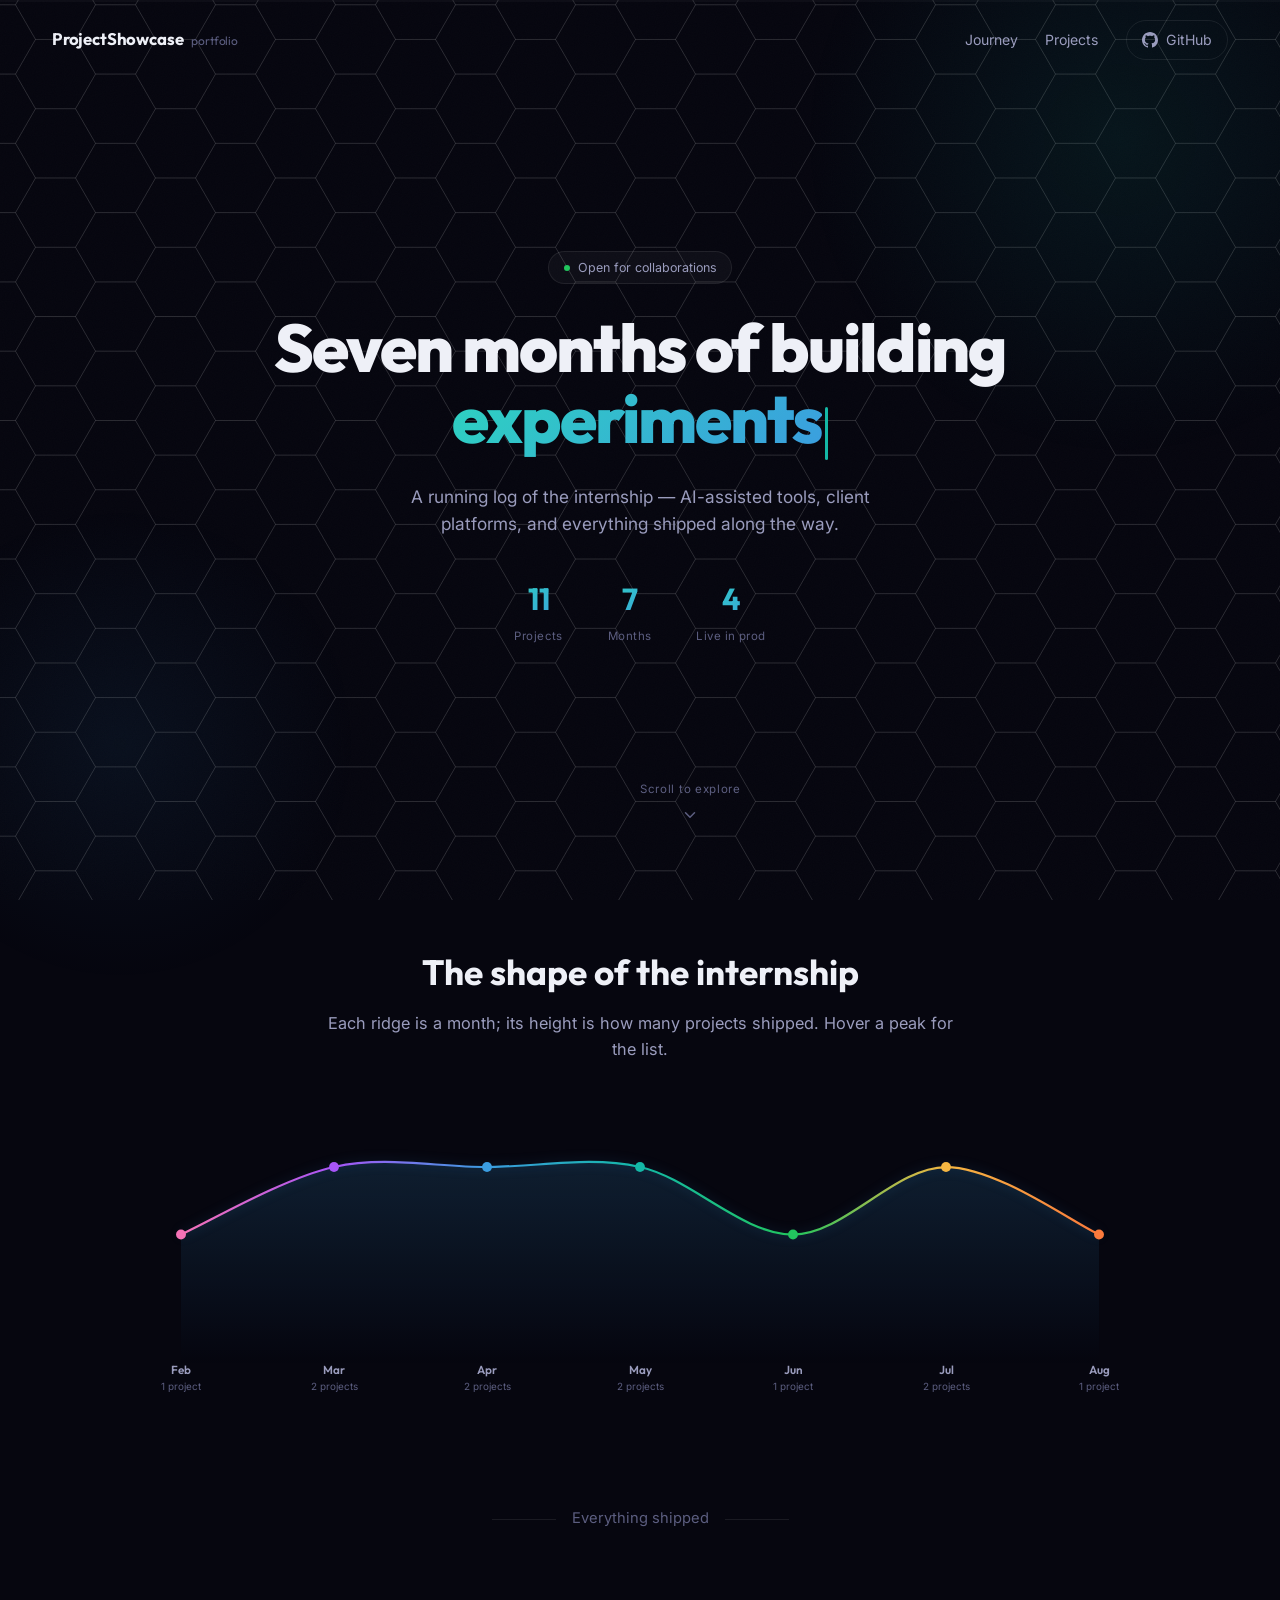
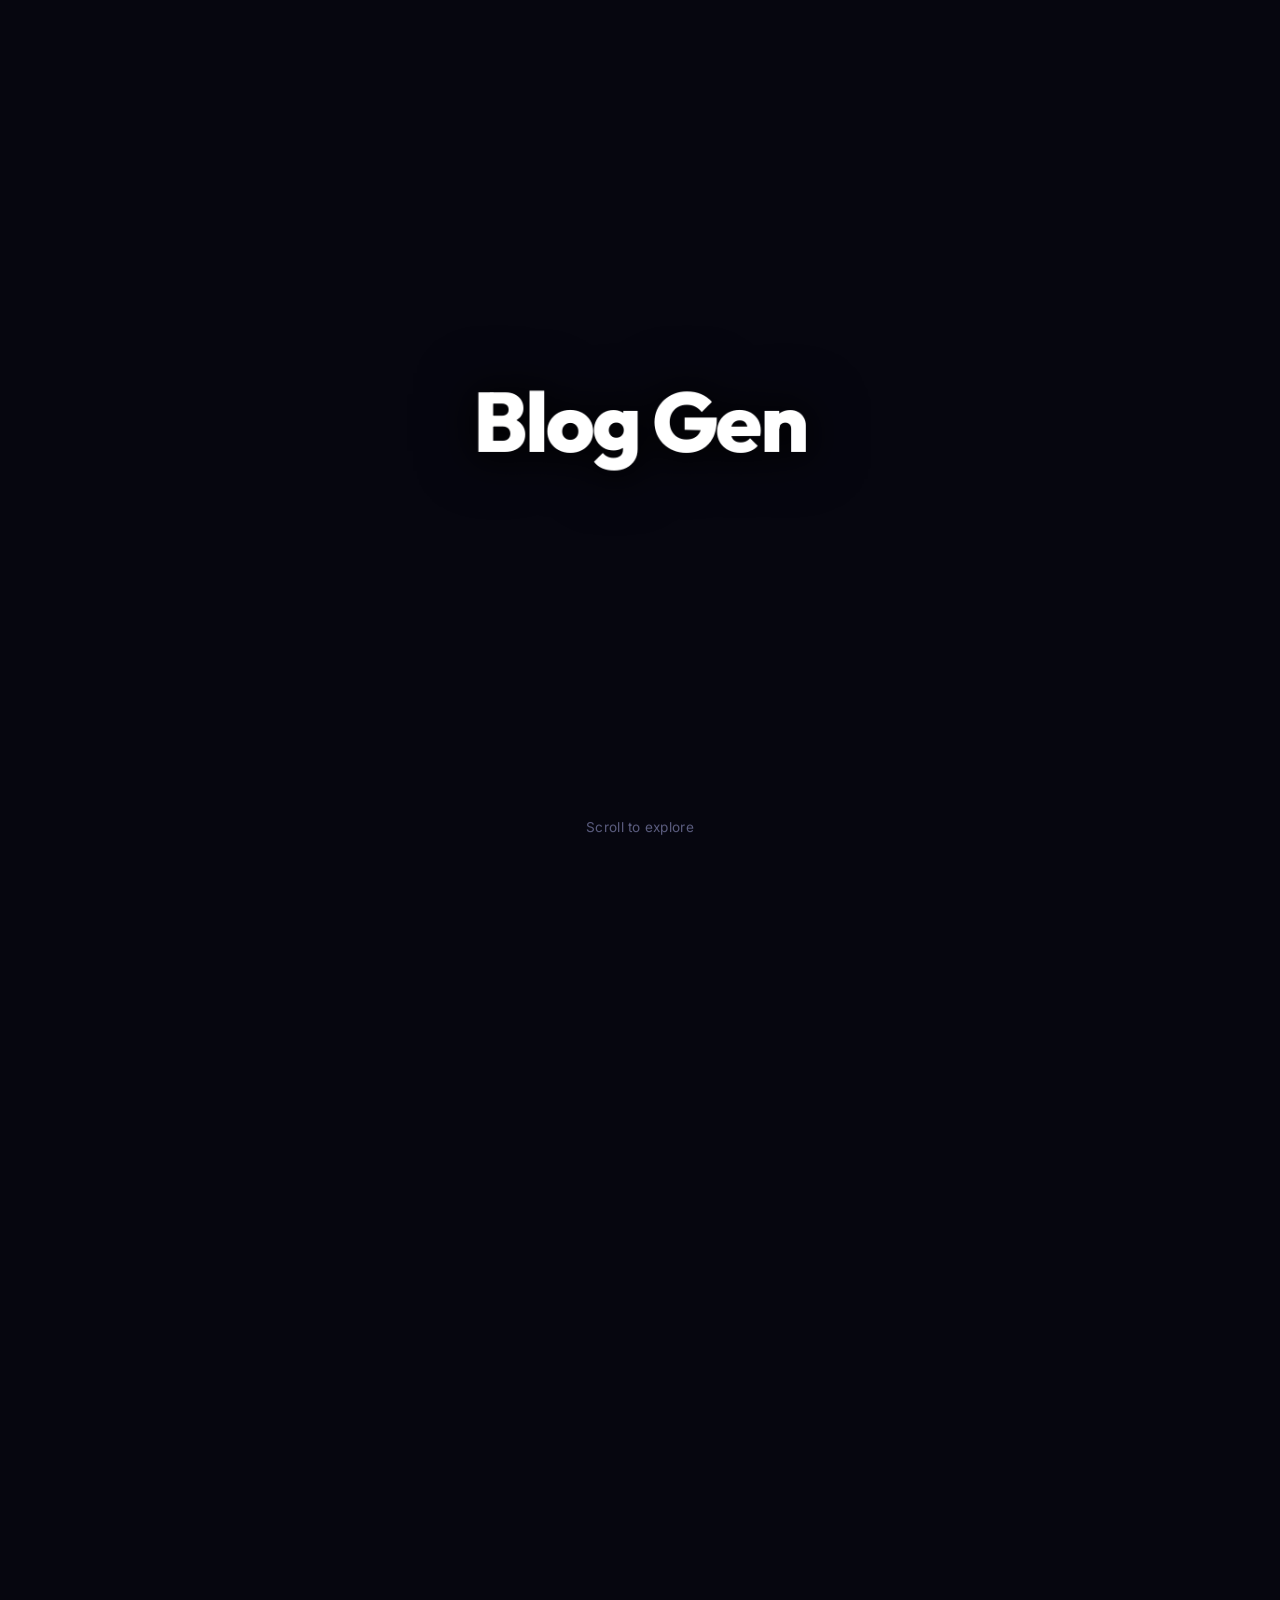
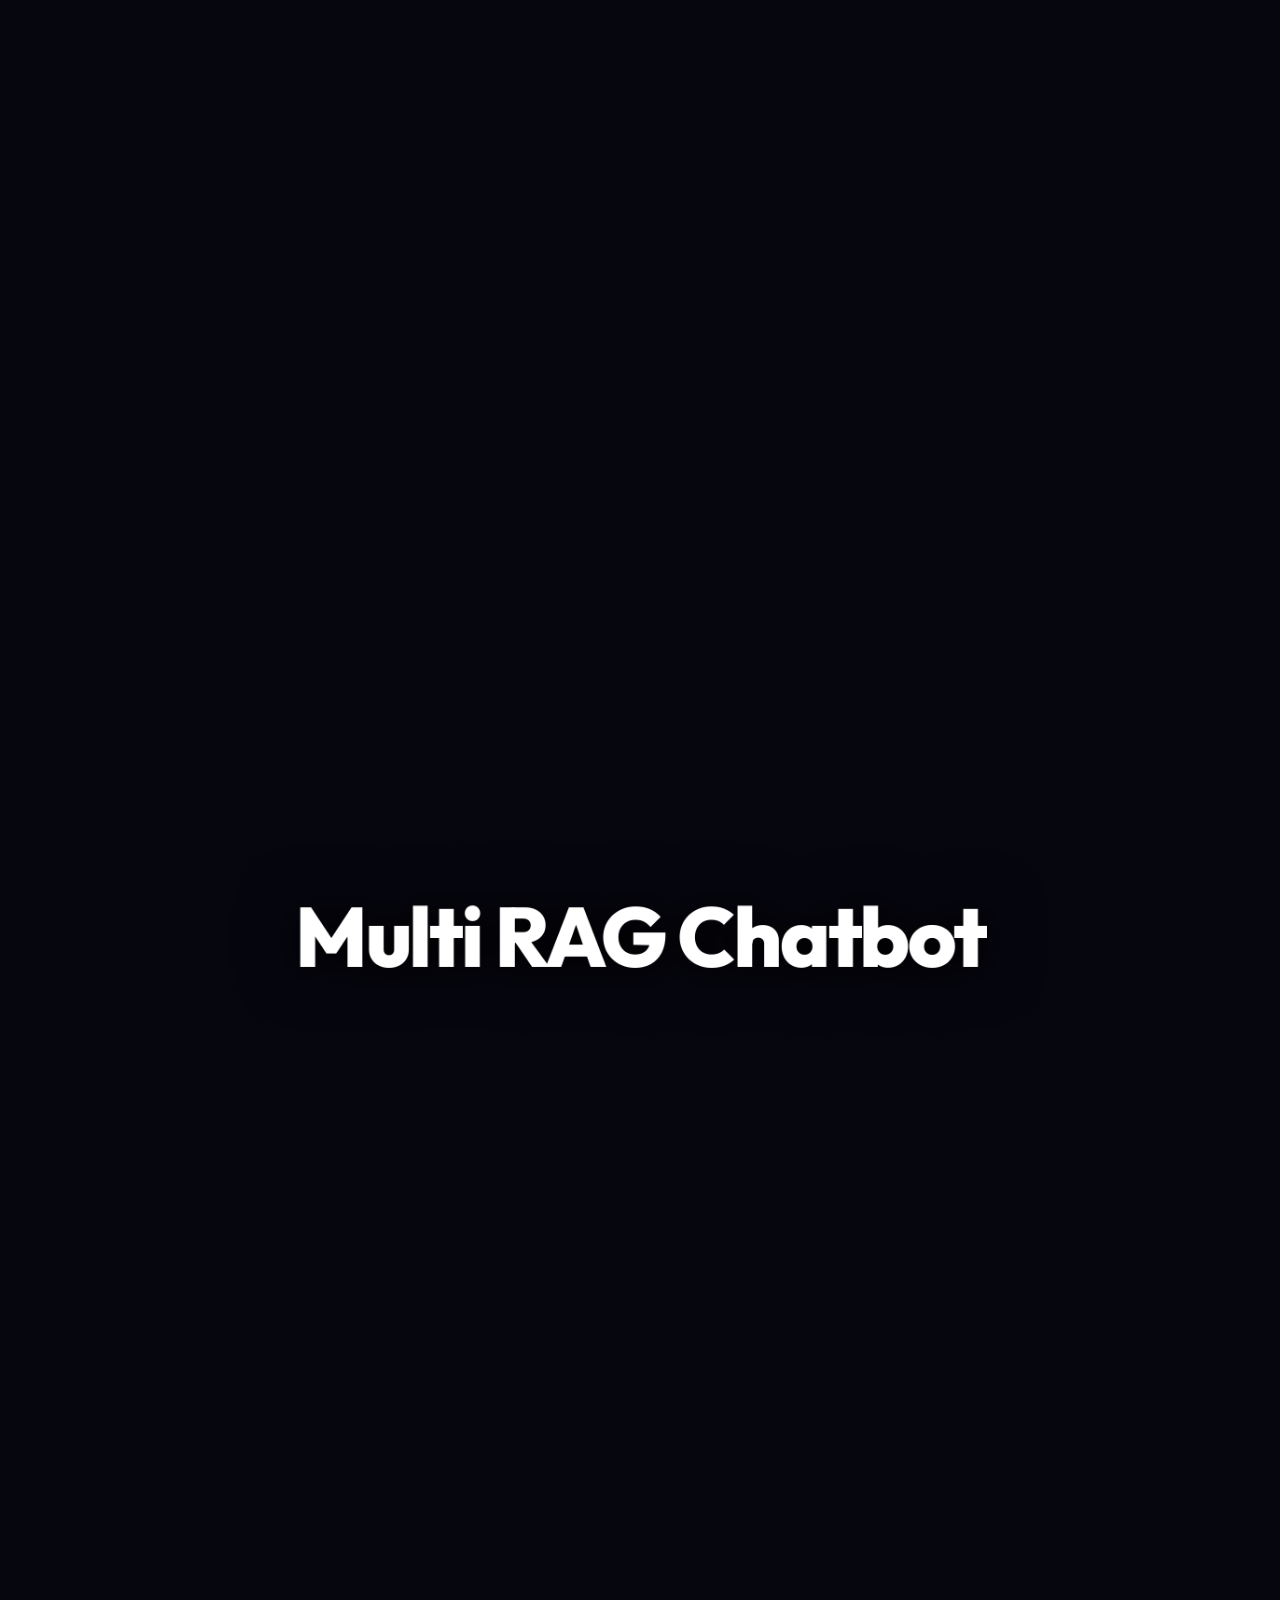
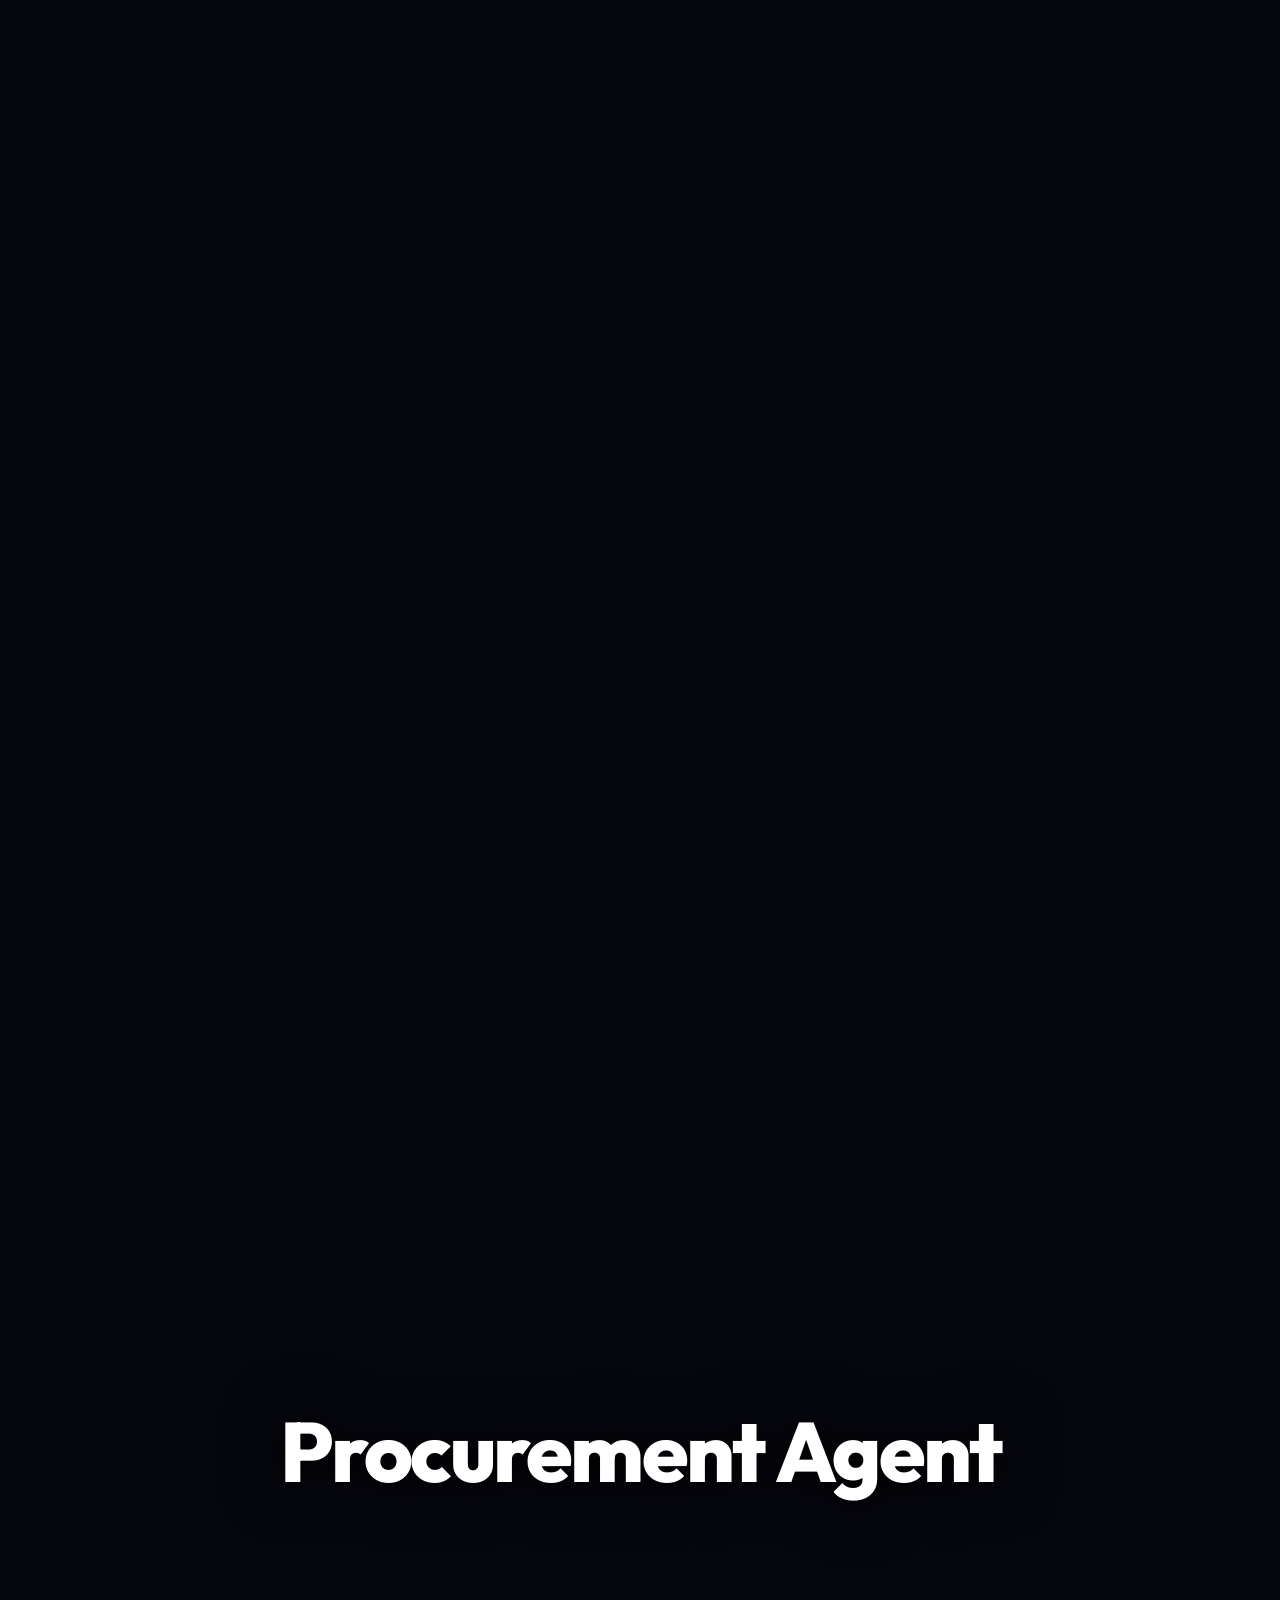
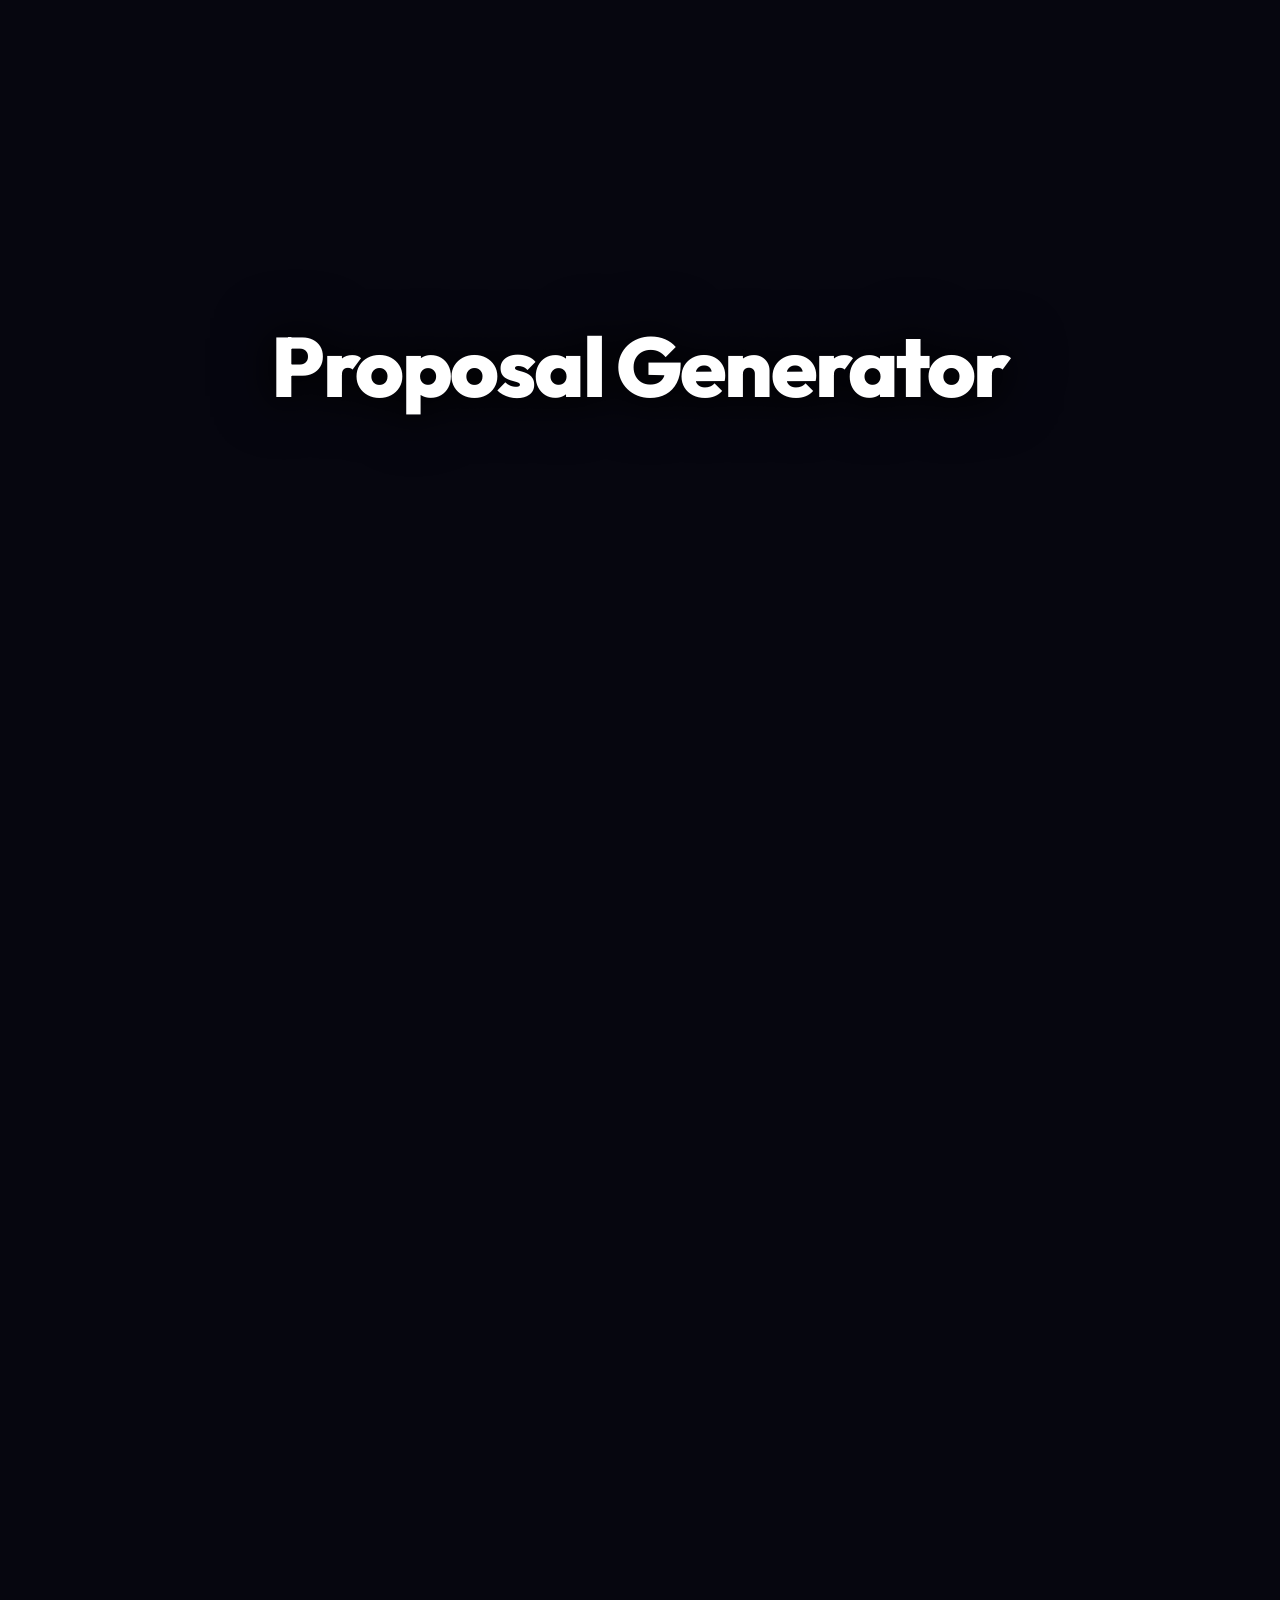
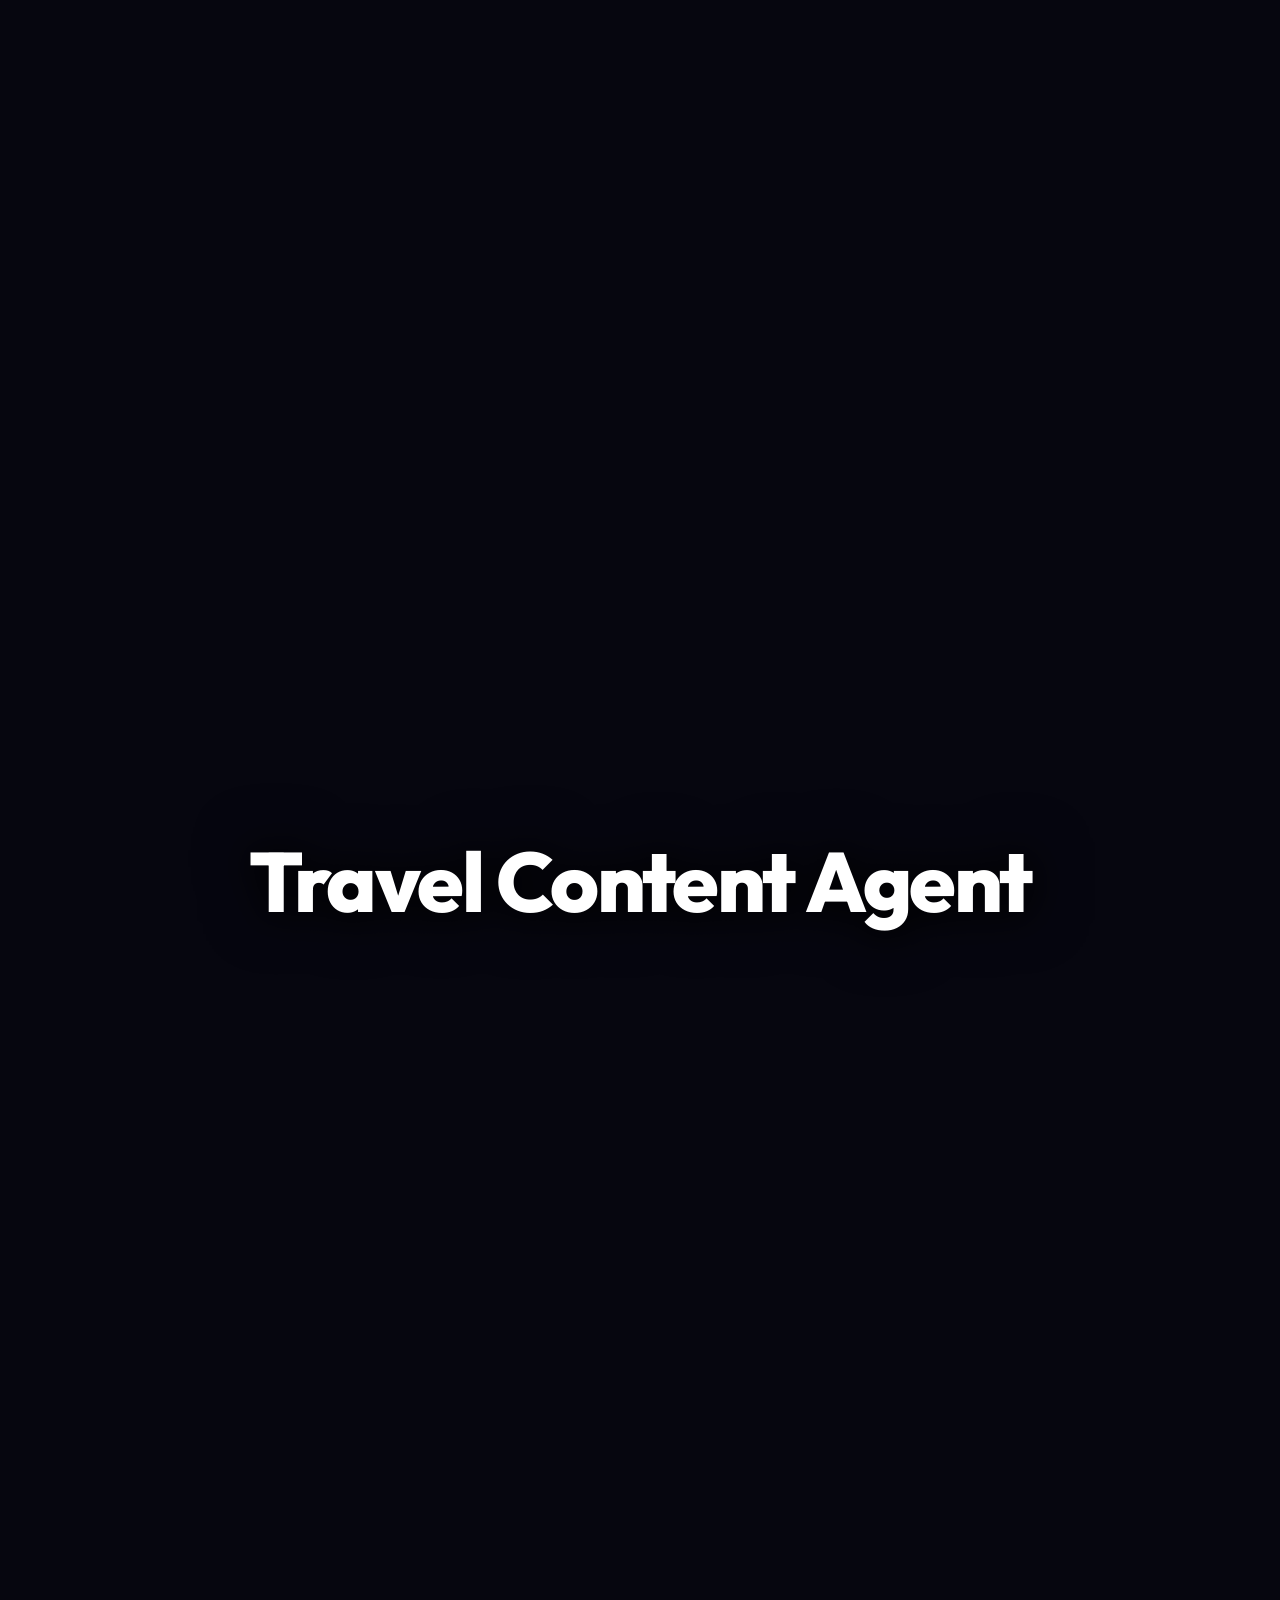
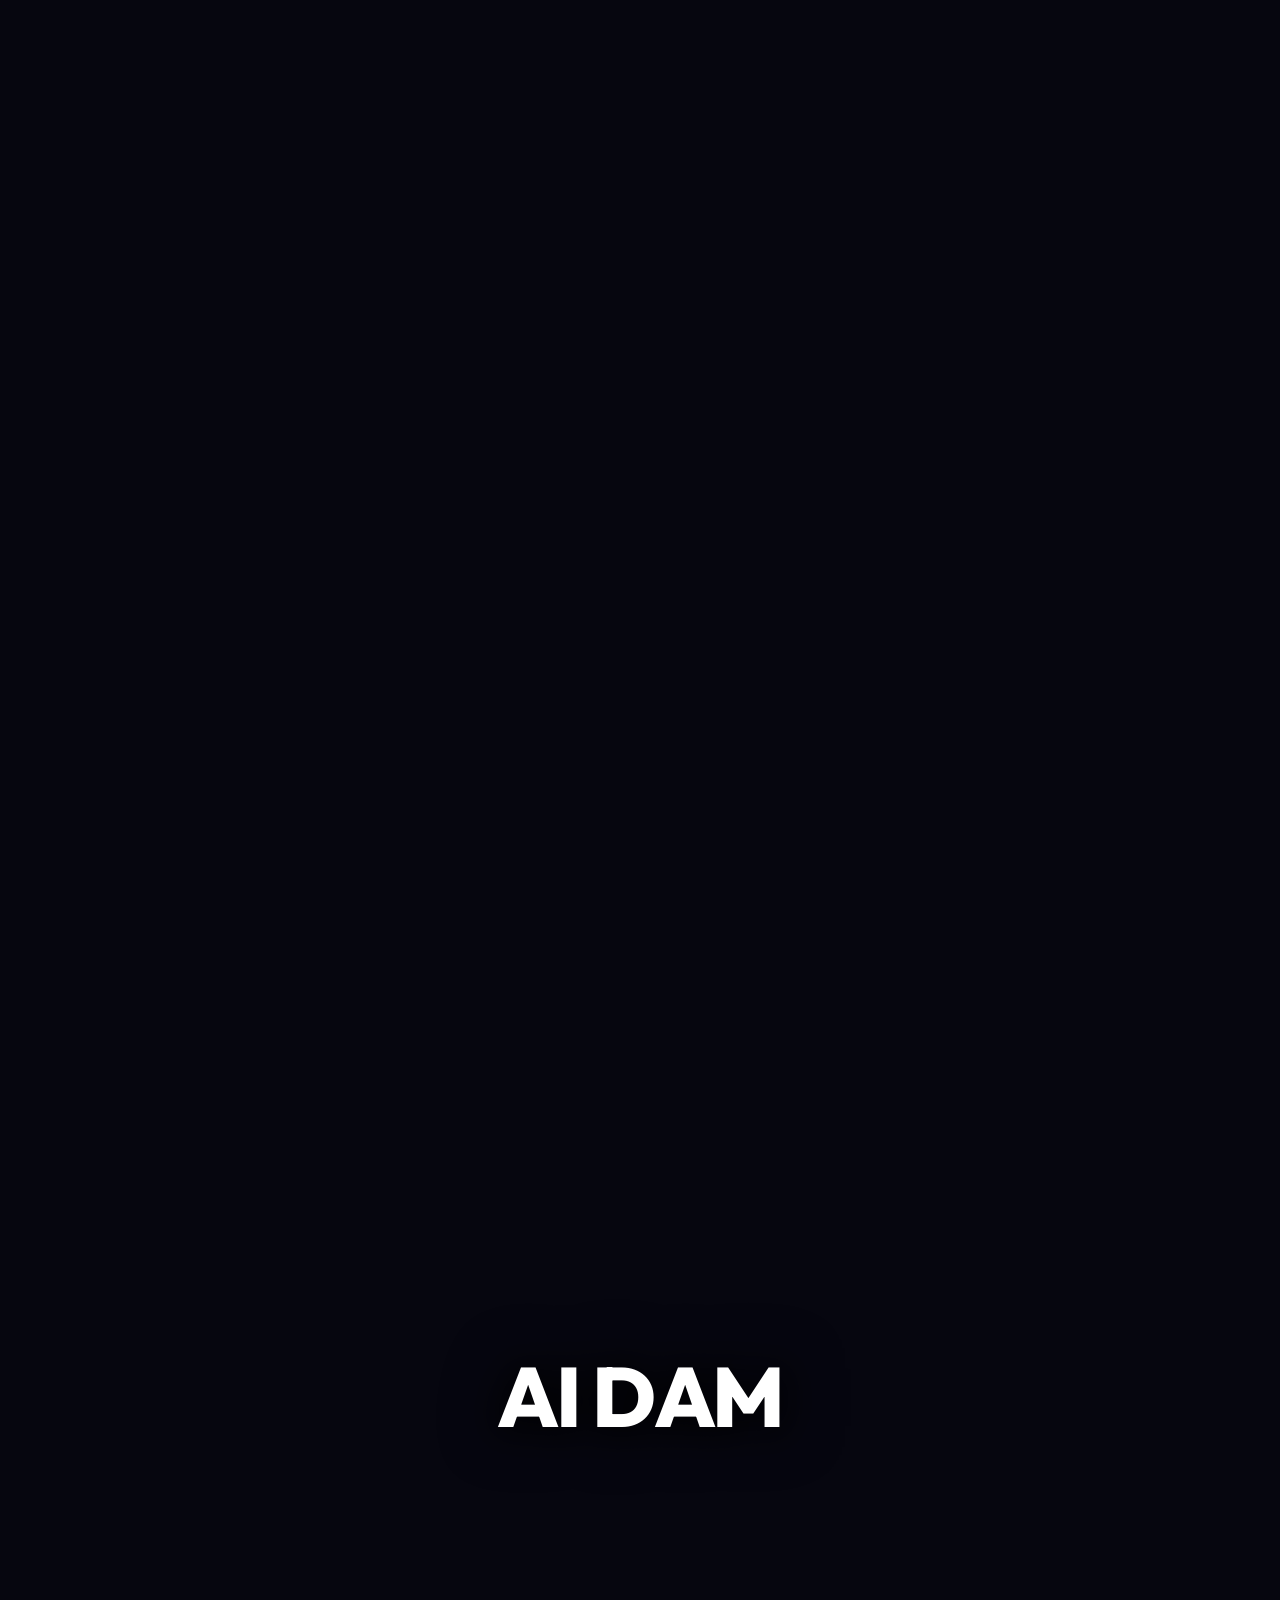
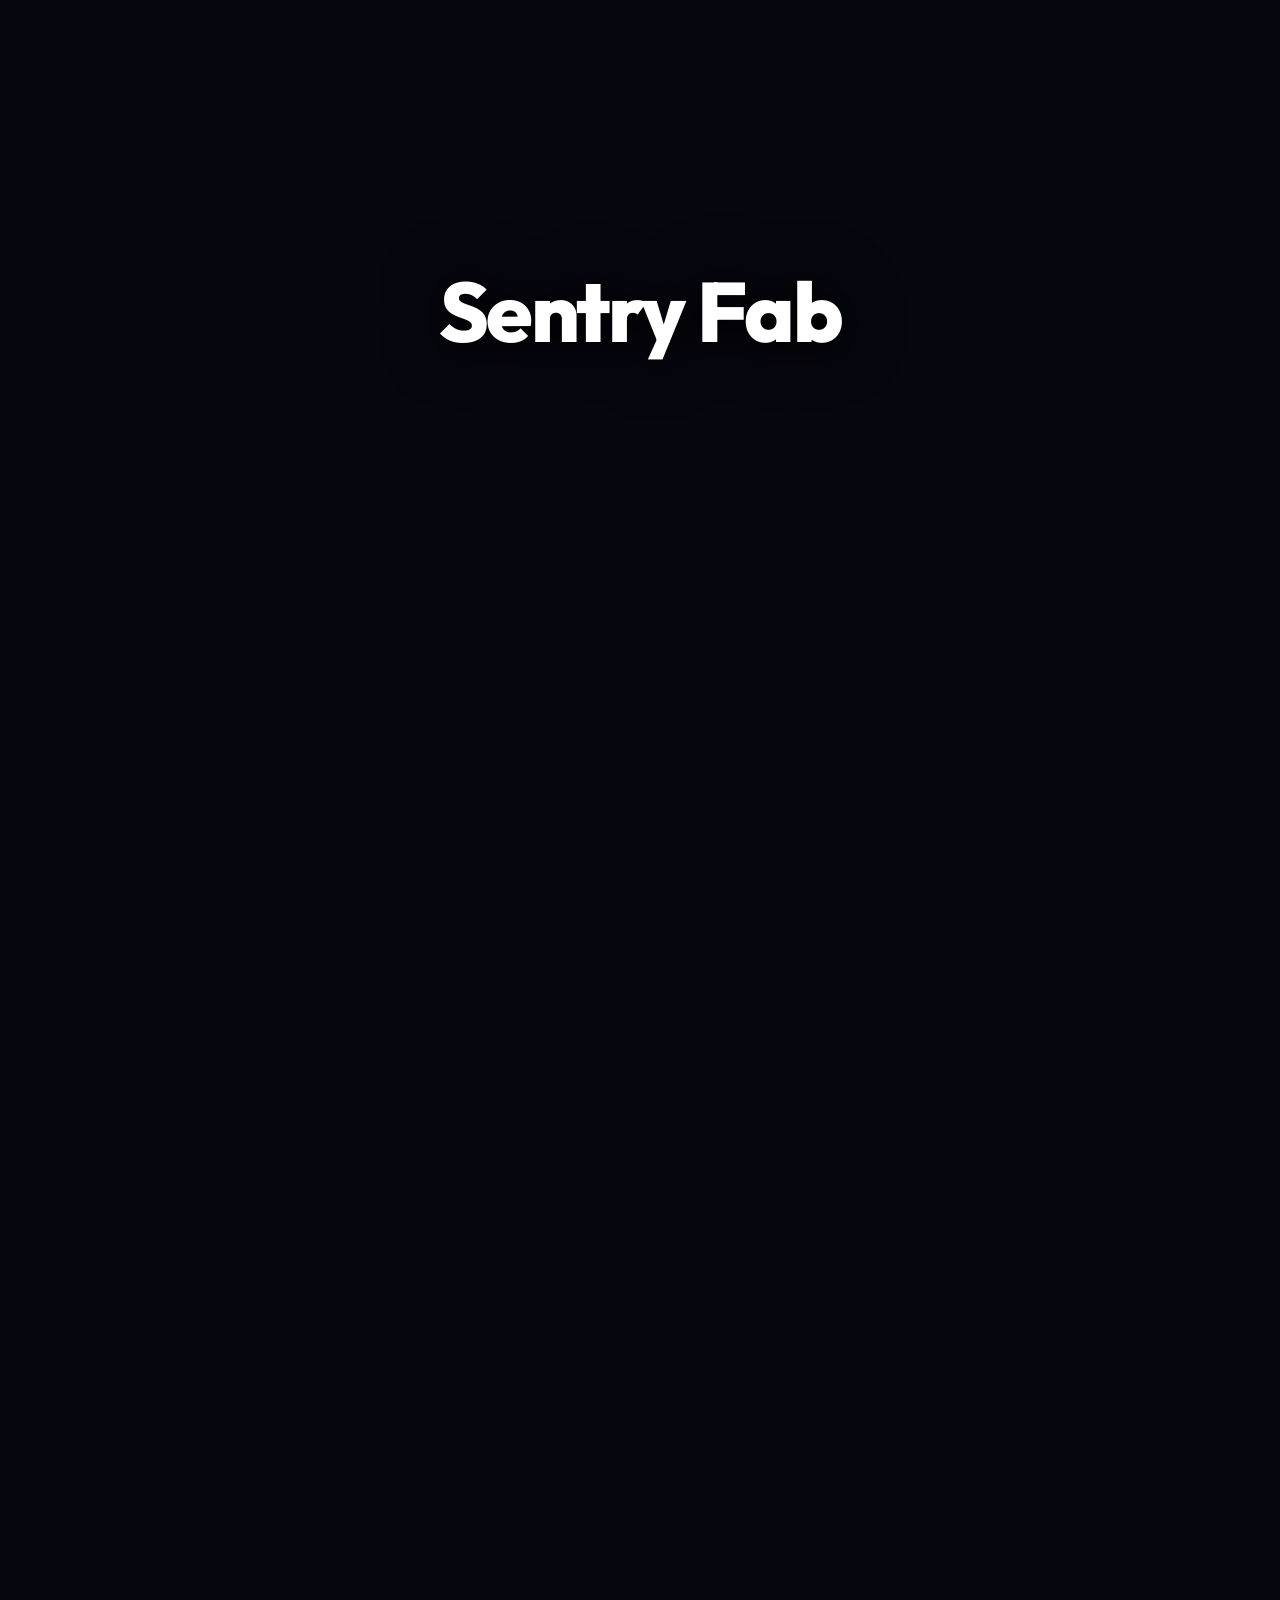
==== commit 4e5b427c: "update" ====
--- a/index.html
+++ b/index.html
@@ -5,173 +5,106 @@
   <meta charset="UTF-8" />
   <meta name="viewport" content="width=device-width, initial-scale=1.0" />
   <title>Project Showcase — My Work</title>
-  <meta name="description"
-    content="A curated showcase of my web development projects. Browse live demos, explore designs, and see what I've built." />
-  <meta name="theme-color" content="#0a0a1a" />
-  <link rel="icon"
-    href="data:image/svg+xml,<svg xmlns='http://www.w3.org/2000/svg' viewBox='0 0 100 100'><text y='.9em' font-size='90'>🚀</text></svg>" />
-  <link rel="canonical" href="https://example.com/" />
-
-  <!-- Open Graph / Social -->
-  <meta property="og:type" content="website" />
-  <meta property="og:url" content="https://example.com/" />
-  <meta property="og:title" content="Project Showcase — My Work" />
-  <meta property="og:description"
-    content="A curated showcase of my web development projects. Browse live demos, explore designs, and see what I've built." />
-  <meta property="og:image" content="https://example.com/og-image.png" />
-
-  <!-- Twitter -->
-  <meta property="twitter:card" content="summary_large_image" />
-  <meta property="twitter:url" content="https://example.com/" />
-  <meta property="twitter:title" content="Project Showcase — My Work" />
-  <meta property="twitter:description"
-    content="A curated showcase of my web development projects. Browse live demos, explore designs, and see what I've built." />
-  <meta property="twitter:image" content="https://example.com/og-image.png" />
-
-  <!-- Structured Data -->
-  <script type="application/ld+json">
-  {
-    "@context": "https://schema.org",
-    "@type": "ProfilePage",
-    "mainEntity": {
-      "@type": "Person",
-      "name": "Monojit",
-      "url": "https://example.com/",
-      "image": "https://example.com/og-image.png",
-      "sameAs": [
-        "https://github.com"
-      ]
-    }
-  }
-  </script>
-
+  <link rel="preconnect" href="https://fonts.googleapis.com">
+  <link
+    href="https://fonts.googleapis.com/css2?family=Inter:wght@400;500;600&family=Outfit:wght@400;500;600;700;800&display=swap"
+    rel="stylesheet">
   <link rel="stylesheet" href="styles.css" />
 </head>
 
 <body>
 
-  <!-- Progress Bar -->
-  <div class="progress-bar" id="progress-bar">
-    <div class="progress-bar-fill" id="progress-fill"></div>
+  <div class="progress">
+    <div class="progress-fill" id="progressFill"></div>
   </div>
+  <canvas id="shapegrid-canvas" class="shapegrid-canvas"></canvas>
+  <div class="noise"></div>
 
-  <!-- Animated Background -->
-  <div class="bg-mesh"></div>
-  <div class="noise-overlay"></div>
-
-  <!-- Floating Navigation Dots -->
-  <nav class="nav-dots" id="nav-dots" aria-label="Section navigation">
-    <!-- Generated dynamically by script.js -->
-  </nav>
-
-  <!-- Header -->
   <header class="header" id="header">
     <div class="container">
-      <a href="#" class="logo">
-        ProjectShowcase <span>portfolio</span>
-      </a>
+      <a href="#" class="logo">ProjectShowcase<em>portfolio</em></a>
       <nav>
         <ul class="nav-links">
-          <li><a href="#projects-start">Projects</a></li>
-          <li>
-            <a href="https://github.com/MonojitVE" target="_blank" rel="noopener noreferrer" class="github-link">
+          <li><a href="#journey">Journey</a></li>
+          <li><a href="#projects">Projects</a></li>
+          <li><a href="https://github.com/MonojitVE" target="_blank" rel="noopener" class="gh">
               <svg viewBox="0 0 24 24" fill="currentColor">
                 <path
                   d="M12 0c-6.626 0-12 5.373-12 12 0 5.302 3.438 9.8 8.207 11.387.599.111.793-.261.793-.577v-2.234c-3.338.726-4.033-1.416-4.033-1.416-.546-1.387-1.333-1.756-1.333-1.756-1.089-.745.083-.729.083-.729 1.205.084 1.839 1.237 1.839 1.237 1.07 1.834 2.807 1.304 3.492.997.107-.775.418-1.305.762-1.604-2.665-.305-5.467-1.334-5.467-5.931 0-1.311.469-2.381 1.236-3.221-.124-.303-.535-1.524.117-3.176 0 0 1.008-.322 3.301 1.23.957-.266 1.983-.399 3.003-.404 1.02.005 2.047.138 3.006.404 2.291-1.552 3.297-1.23 3.297-1.23.653 1.653.242 2.874.118 3.176.77.84 1.235 1.911 1.235 3.221 0 4.609-2.807 5.624-5.479 5.921.43.372.823 1.102.823 2.222v3.293c0 .319.192.694.801.576 4.765-1.589 8.199-6.086 8.199-11.386 0-6.627-5.373-12-12-12z" />
               </svg>
               GitHub
-            </a>
-          </li>
+            </a></li>
         </ul>
       </nav>
     </div>
   </header>
 
-  <!-- Hero Section -->
-  <section class="hero" id="hero-section">
-    <div class="container">
-      <div class="hero-content">
-        <div class="hero-badge">
-          <span class="dot"></span>
-          Open for collaborations
+  <section class="hero">
+    <div class="hero-content">
+      <div class="badge"><span class="dot"></span>Open for collaborations</div>
+      <h1>Seven months of building<br><span class="roll" id="typing">experiments</span><span class="cursor"></span></h1>
+      <p>A running log of the internship — AI-assisted tools, client platforms, and everything shipped along the way.
+      </p>
+      <div class="stats">
+        <div class="stat">
+          <div class="stat-n" id="count">0</div>
+          <div class="stat-l">Projects</div>
         </div>
-        <h1>
-          Crafting Digital<br />
-          <span class="gradient-text">Experiences</span>
-        </h1>
-        <p>
-          A curated collection of my projects — from sleek web apps to creative experiments.
-          Each one built with care, code, and a lot of coffee.
-        </p>
-        <div class="hero-stats">
-          <div class="stat">
-            <div class="stat-number" id="project-count">0</div>
-            <div class="stat-label">Projects</div>
-          </div>
-          <div class="stat">
-            <div class="stat-number">∞</div>
-            <div class="stat-label">Ideas</div>
-          </div>
-          <div class="stat">
-            <div class="stat-number stat-icon">
-              <svg width="36" height="36" viewBox="0 0 24 24" fill="none" stroke="url(#iconGradient)" stroke-width="1.8"
-                stroke-linecap="round" stroke-linejoin="round">
-                <defs>
-                  <linearGradient id="iconGradient" x1="0%" y1="0%" x2="100%" y2="100%">
-                    <stop offset="0%" stop-color="#2dd4bf" />
-                    <stop offset="50%" stop-color="#38bdf8" />
-                    <stop offset="100%" stop-color="#34d399" />
-                  </linearGradient>
-                </defs>
-                <path d="M17 8h1a4 4 0 1 1 0 8h-1" />
-                <path d="M3 8h14v9a4 4 0 0 1-4 4H7a4 4 0 0 1-4-4V8z" />
-                <line x1="6" y1="2" x2="6" y2="4" />
-                <line x1="10" y1="2" x2="10" y2="4" />
-                <line x1="14" y1="2" x2="14" y2="4" />
-              </svg>
-            </div>
-            <div class="stat-label">Fueled By</div>
-          </div>
+        <div class="stat">
+          <div class="stat-n">7</div>
+          <div class="stat-l">Months</div>
+        </div>
+        <div class="stat">
+          <div class="stat-n">4</div>
+          <div class="stat-l">Live in prod</div>
         </div>
       </div>
     </div>
-    <!-- Scroll Hint -->
-    <div class="scroll-hint" id="scroll-hint">
-      <span class="scroll-hint-text">Scroll to explore</span>
-      <svg class="scroll-hint-arrow" viewBox="0 0 24 24" fill="none" stroke="currentColor" stroke-width="2"
-        stroke-linecap="round" stroke-linejoin="round">
-        <polyline points="6 9 12 15 18 9"></polyline>
+    <div class="scroll-hint" id="scrollHint"><span>Scroll to explore</span>
+      <svg viewBox="0 0 24 24" fill="none" stroke="currentColor" stroke-width="2" stroke-linecap="round"
+        stroke-linejoin="round">
+        <polyline points="6 9 12 15 18 9" />
       </svg>
     </div>
   </section>
 
-  <!-- Projects Start Anchor -->
-  <div id="projects-start"></div>
+  <section class="journey" id="journey">
+    <div class="container">
+      <div class="section-lead">
+        <h2>The shape of the internship</h2>
+        <p>Each ridge is a month; its height is how many projects shipped. Hover a peak for the list.</p>
+      </div>
+      <div class="skyline-wrap" id="skylineWrap">
+        <svg class="skyline" id="skylineSvg" viewBox="0 0 1200 340" xmlns="http://www.w3.org/2000/svg">
+          <defs>
+            <linearGradient id="ridgeGrad" x1="0" y1="0" x2="1" y2="0"></linearGradient>
+            <linearGradient id="areaGrad" x1="0" y1="0" x2="0" y2="1">
+              <stop offset="0%" stop-color="#3b9de0" stop-opacity="0.16" />
+              <stop offset="100%" stop-color="#3b9de0" stop-opacity="0" />
+            </linearGradient>
+          </defs>
+          <path class="ridge-fill" id="ridgeFill" d=""></path>
+          <path class="ridge-path" id="ridgePath" d=""></path>
+          <g id="peaks"></g>
+        </svg>
+        <div class="peak-tip" id="peakTip"></div>
+      </div>
+    </div>
+  </section>
 
-  <!-- Section Divider -->
-  <div class="section-divider">
-    <div class="section-divider-label">
-      <span>Featured Projects</span>
-    </div>
-  </div>
+  <div class="divider"><span>Everything shipped</span></div>
 
-  <!-- Story Sections Container — rendered dynamically by script.js -->
-  <div id="story-container">
-    <!-- Each project becomes a full-screen story section -->
-  </div>
+  <section class="projects" id="projects">
+    <div id="projects-list"></div>
+  </section>
 
-  <!-- Footer -->
   <footer class="footer">
     <div class="container">
-      <p>Built with ✦ by <a href="#">Monojit</a> — <span id="current-year"></span></p>
+      <p>Built with care by <a href="#">Monojit</a> — <span id="year"></span></p>
     </div>
   </footer>
 
   <script src="script.js"></script>
-  <script>
-    // Set current year in footer
-    document.getElementById('current-year').textContent = new Date().getFullYear();
-  </script>
 </body>
 
 </html>
--- a/styles.css
+++ b/styles.css
@@ -1,84 +1,26 @@
-/* ========================================
-   Project Showcase — Interactive Story Scroll
-   ======================================== */
-
-/* --- Google Fonts --- */
-@import url('https://fonts.googleapis.com/css2?family=Inter:wght@300;400;500;600&family=Outfit:wght@400;500;600;700;800&display=swap');
-
-/* --- Design Tokens --- */
 :root {
-  /* Colors */
-  --bg-primary: #0a0a1a;
-  --bg-secondary: #12122a;
-  --bg-card: rgba(255, 255, 255, 0.04);
-  --bg-card-hover: rgba(255, 255, 255, 0.08);
-  --border-card: rgba(255, 255, 255, 0.08);
-  --border-card-hover: rgba(16, 185, 129, 0.4);
-  --text-primary: #f1f1f7;
-  --text-secondary: #a0a0c0;
-  --text-muted: #6b6b8d;
-  --accent-1: #14b8a6;
-  --accent-2: #0ea5e9;
-  --accent-3: #10b981;
-  --accent-glow: rgba(20, 184, 166, 0.25);
-  --gradient-hero: linear-gradient(135deg, #0a0a1a 0%, #064e3b 40%, #0c4a6e 70%, #0a0a1a 100%);
-  --gradient-accent: linear-gradient(135deg, var(--accent-1), var(--accent-2));
-  --gradient-text: linear-gradient(135deg, #2dd4bf, #38bdf8, #34d399);
-
-  /* Section gradients — each project gets a unique ambient color */
-  --section-gradient-0: radial-gradient(ellipse at 30% 50%, rgba(20, 184, 166, 0.12) 0%, transparent 60%);
-  --section-gradient-1: radial-gradient(ellipse at 70% 40%, rgba(14, 165, 233, 0.12) 0%, transparent 60%);
-  --section-gradient-2: radial-gradient(ellipse at 40% 60%, rgba(168, 85, 247, 0.10) 0%, transparent 60%);
-  --section-gradient-3: radial-gradient(ellipse at 60% 30%, rgba(244, 114, 182, 0.10) 0%, transparent 60%);
-  --section-gradient-4: radial-gradient(ellipse at 35% 55%, rgba(251, 191, 36, 0.08) 0%, transparent 60%);
-  --section-gradient-5: radial-gradient(ellipse at 65% 45%, rgba(52, 211, 153, 0.12) 0%, transparent 60%);
-
-  /* Spacing */
-  --space-xs: 0.25rem;
-  --space-sm: 0.5rem;
-  --space-md: 1rem;
-  --space-lg: 1.5rem;
-  --space-xl: 2rem;
-  --space-2xl: 3rem;
-  --space-3xl: 4rem;
-  --space-4xl: 6rem;
-
-  /* Typography */
-  --font-heading: 'Outfit', sans-serif;
-  --font-body: 'Inter', sans-serif;
-  --text-xs: 0.75rem;
-  --text-sm: 0.875rem;
-  --text-base: 1rem;
-  --text-lg: 1.125rem;
-  --text-xl: 1.25rem;
-  --text-2xl: 1.5rem;
-  --text-3xl: 2rem;
-  --text-4xl: 2.5rem;
-  --text-5xl: 3.5rem;
-  --text-6xl: 4.5rem;
-
-  /* Radius */
-  --radius-sm: 0.5rem;
-  --radius-md: 0.75rem;
-  --radius-lg: 1rem;
-  --radius-xl: 1.25rem;
-  --radius-2xl: 1.5rem;
-  --radius-pill: 9999px;
-
-  /* Shadows */
-  --shadow-card: 0 4px 24px rgba(0, 0, 0, 0.3);
-  --shadow-card-hover: 0 8px 40px rgba(20, 184, 166, 0.2), 0 4px 20px rgba(0, 0, 0, 0.4);
-  --shadow-image: 0 20px 60px rgba(0, 0, 0, 0.5), 0 8px 24px rgba(0, 0, 0, 0.3);
-
-  /* Transitions */
-  --transition-fast: 0.2s cubic-bezier(0.4, 0, 0.2, 1);
-  --transition-base: 0.3s cubic-bezier(0.4, 0, 0.2, 1);
-  --transition-slow: 0.5s cubic-bezier(0.4, 0, 0.2, 1);
-  --transition-reveal: 0.8s cubic-bezier(0.16, 1, 0.3, 1);
-  --transition-reveal-slow: 1.2s cubic-bezier(0.16, 1, 0.3, 1);
-}
-
-/* --- Reset & Base --- */
+  --bg-0: #06060f;
+  --bg-1: #0b0b1a;
+  --bg-2: #111124;
+  --card: rgba(255, 255, 255, .035);
+  --card-hi: rgba(255, 255, 255, .07);
+  --line: rgba(255, 255, 255, .08);
+  --line-hi: rgba(255, 255, 255, .18);
+  --ink: #eef0f7;
+  --ink-2: #9a9cbd;
+  --ink-3: #5c5e80;
+  --feb: #f472b6;
+  --mar: #a855f7;
+  --apr: #3b9de0;
+  --may: #14b8a6;
+  --jun: #22c55e;
+  --jul: #f5b642;
+  --aug: #fb7a3c;
+  --font-h: 'Outfit', sans-serif;
+  --font-b: 'Inter', sans-serif;
+  --ease: cubic-bezier(.16, 1, .3, 1);
+}
+
 *,
 *::before,
 *::after {
@@ -90,21 +32,20 @@
 html {
   scroll-behavior: smooth;
   -webkit-font-smoothing: antialiased;
-  -moz-osx-font-smoothing: grayscale;
+  overflow-x: clip;
 }
 
 body {
-  font-family: var(--font-body);
-  background: var(--bg-primary);
-  color: var(--text-primary);
+  font-family: var(--font-b);
+  background: var(--bg-0);
+  color: var(--ink);
   line-height: 1.6;
-  overflow-x: hidden;
-  min-height: 100vh;
+  overflow-x: clip;
 }
 
 a {
+  color: inherit;
   text-decoration: none;
-  color: inherit;
 }
 
 img {
@@ -112,191 +53,72 @@
   max-width: 100%;
 }
 
-/* --- Animated Background Mesh --- */
-.bg-mesh {
+.container {
+  max-width: 1240px;
+  margin: 0 auto;
+  padding: 0 2rem;
+  position: relative;
+  z-index: 2;
+}
+
+@media (max-width:640px) {
+  .container {
+    padding: 0 1.15rem;
+  }
+}
+
+.shapegrid-canvas {
   position: fixed;
   inset: 0;
   z-index: 0;
-  pointer-events: none;
-  overflow: hidden;
-}
-
-.bg-mesh::before,
-.bg-mesh::after {
-  content: '';
-  position: absolute;
-  border-radius: 50%;
-  filter: blur(120px);
-  opacity: 0.25;
-  animation: floatBlob 18s ease-in-out infinite alternate;
-}
-
-.bg-mesh::before {
-  width: 600px;
-  height: 600px;
-  background: var(--accent-1);
-  top: -200px;
-  right: -150px;
-  animation-duration: 20s;
-}
-
-.bg-mesh::after {
-  width: 500px;
-  height: 500px;
-  background: var(--accent-2);
-  bottom: -150px;
-  left: -100px;
-  animation-duration: 24s;
-  animation-delay: -6s;
-}
-
-@keyframes floatBlob {
-  0% { transform: translate(0, 0) scale(1); }
-  33% { transform: translate(60px, -40px) scale(1.1); }
-  66% { transform: translate(-30px, 50px) scale(0.95); }
-  100% { transform: translate(20px, -20px) scale(1.05); }
-}
-
-/* --- Noise Overlay --- */
-.noise-overlay {
+  pointer-events: auto; /* It needs pointer events for hover effect */
+  width: 100%;
+  height: 100%;
+  border: none;
+  display: block;
+}
+
+.noise {
   position: fixed;
   inset: 0;
   z-index: 1;
   pointer-events: none;
-  opacity: 0.03;
-  background-image: url("data:image/svg+xml,%3Csvg viewBox='0 0 256 256' xmlns='http://www.w3.org/2000/svg'%3E%3Cfilter id='noise'%3E%3CfeTurbulence type='fractalNoise' baseFrequency='0.9' numOctaves='4' stitchTiles='stitch'/%3E%3C/filter%3E%3Crect width='100%25' height='100%25' filter='url(%23noise)'/%3E%3C/svg%3E");
-  background-repeat: repeat;
+  opacity: .02;
+  background-image: url("data:image/svg+xml,%3Csvg viewBox='0 0 256 256' xmlns='http://www.w3.org/2000/svg'%3E%3Cfilter id='n'%3E%3CfeTurbulence type='fractalNoise' baseFrequency='0.9' numOctaves='4'/%3E%3C/filter%3E%3Crect width='100%25' height='100%25' filter='url(%23n)'/%3E%3C/svg%3E");
   background-size: 256px 256px;
 }
 
-/* --- Container --- */
-.container {
-  max-width: 1280px;
-  margin: 0 auto;
-  padding: 0 var(--space-xl);
-  position: relative;
-  z-index: 2;
-}
-
-/* ============================================
-   PROGRESS BAR — Fixed top
-   ============================================ */
-.progress-bar {
+.progress {
   position: fixed;
   top: 0;
   left: 0;
   width: 100%;
-  height: 3px;
+  height: 2px;
   z-index: 200;
-  background: rgba(255, 255, 255, 0.05);
-  overflow: hidden;
-}
-
-.progress-bar-fill {
+  background: rgba(255, 255, 255, .03);
+}
+
+.progress-fill {
   height: 100%;
-  width: 0%;
-  background: var(--gradient-accent);
-  border-radius: 0 2px 2px 0;
-  transition: width 0.1s linear;
-  box-shadow: 0 0 12px rgba(20, 184, 166, 0.5);
-}
-
-/* ============================================
-   FLOATING NAVIGATION DOTS — Fixed right
-   ============================================ */
-.nav-dots {
-  position: fixed;
-  right: 28px;
-  top: 50%;
-  transform: translateY(-50%);
-  z-index: 150;
-  display: flex;
-  flex-direction: column;
-  gap: 16px;
-  align-items: center;
-}
-
-.nav-dot {
-  width: 10px;
-  height: 10px;
-  border-radius: 50%;
-  background: rgba(255, 255, 255, 0.15);
-  border: 1.5px solid rgba(255, 255, 255, 0.2);
-  cursor: pointer;
-  transition: all var(--transition-base);
-  position: relative;
-}
-
-.nav-dot::before {
-  content: attr(data-label);
-  position: absolute;
-  right: 24px;
-  top: 50%;
-  transform: translateY(-50%);
-  white-space: nowrap;
-  font-size: var(--text-xs);
-  font-weight: 500;
-  color: var(--text-secondary);
-  opacity: 0;
-  pointer-events: none;
-  transition: all var(--transition-fast);
-  background: rgba(10, 10, 26, 0.85);
-  backdrop-filter: blur(10px);
-  padding: 4px 12px;
-  border-radius: var(--radius-sm);
-  border: 1px solid var(--border-card);
-}
-
-.nav-dot:hover::before {
-  opacity: 1;
-  right: 28px;
-}
-
-.nav-dot:hover {
-  background: rgba(255, 255, 255, 0.3);
-  transform: scale(1.3);
-}
-
-.nav-dot.active {
-  background: var(--accent-1);
-  border-color: var(--accent-1);
-  box-shadow: 0 0 12px rgba(20, 184, 166, 0.5);
-  transform: scale(1.3);
-}
-
-.nav-dot.active::after {
-  content: '';
-  position: absolute;
-  inset: -4px;
-  border-radius: 50%;
-  border: 1.5px solid rgba(20, 184, 166, 0.3);
-  animation: dotPulse 2s ease-in-out infinite;
-}
-
-@keyframes dotPulse {
-  0%, 100% { transform: scale(1); opacity: 1; }
-  50% { transform: scale(1.5); opacity: 0; }
-}
-
-/* ============================================
-   HEADER / NAVBAR
-   ============================================ */
+  width: 0;
+  background: linear-gradient(90deg, var(--may), var(--apr));
+  box-shadow: 0 0 10px rgba(20, 184, 166, .5);
+}
+
 .header {
   position: fixed;
-  top: 3px; /* below progress bar */
+  top: 2px;
   left: 0;
   right: 0;
   z-index: 100;
-  padding: var(--space-md) 0;
-  transition: var(--transition-base);
-  backdrop-filter: blur(0px);
+  padding: 1.1rem 0;
+  transition: .35s var(--ease);
 }
 
 .header.scrolled {
-  background: rgba(10, 10, 26, 0.8);
-  backdrop-filter: blur(20px);
-  border-bottom: 1px solid var(--border-card);
-  box-shadow: 0 2px 20px rgba(0, 0, 0, 0.3);
+  background: rgba(6, 6, 15, .82);
+  backdrop-filter: blur(18px);
+  border-bottom: 1px solid var(--line);
 }
 
 .header .container {
@@ -306,38 +128,36 @@
 }
 
 .logo {
-  font-family: var(--font-heading);
-  font-size: var(--text-xl);
+  font-family: var(--font-h);
   font-weight: 700;
-  background: var(--gradient-text);
-  -webkit-background-clip: text;
-  -webkit-text-fill-color: transparent;
-  background-clip: text;
-  letter-spacing: -0.02em;
-}
-
-.logo span {
-  -webkit-text-fill-color: var(--text-muted);
+  font-size: 1.05rem;
+  letter-spacing: -.01em;
+}
+
+.logo em {
+  font-style: normal;
+  color: var(--ink-3);
   font-weight: 400;
-  font-size: var(--text-sm);
-  margin-left: var(--space-sm);
-  letter-spacing: 0.05em;
-  text-transform: uppercase;
+  font-size: .75rem;
+  margin-left: .5rem;
 }
 
 .nav-links {
   display: flex;
   align-items: center;
-  gap: var(--space-lg);
+  gap: 1.7rem;
   list-style: none;
 }
 
 .nav-links a {
-  font-size: var(--text-sm);
-  font-weight: 500;
-  color: var(--text-secondary);
-  transition: color var(--transition-fast);
-  position: relative;
+  font-size: .88rem;
+  color: var(--ink-2);
+  position: relative;
+  transition: color .2s;
+}
+
+.nav-links a:hover {
+  color: var(--ink);
 }
 
 .nav-links a::after {
@@ -346,693 +166,582 @@
   left: 0;
   bottom: -4px;
   width: 0;
-  height: 2px;
-  background: var(--gradient-accent);
-  border-radius: 1px;
-  transition: width var(--transition-base);
-}
-
-.nav-links a:hover {
-  color: var(--text-primary);
+  height: 1.5px;
+  background: var(--may);
+  transition: width .3s var(--ease);
 }
 
 .nav-links a:hover::after {
   width: 100%;
 }
 
-.github-link {
-  display: flex;
-  align-items: center;
-  gap: var(--space-sm);
-  padding: var(--space-sm) var(--space-md);
-  border-radius: var(--radius-pill);
-  border: 1px solid var(--border-card);
-  font-size: var(--text-sm);
-  font-weight: 500;
-  color: var(--text-secondary);
-  transition: all var(--transition-fast);
-}
-
-.github-link:hover {
-  border-color: var(--border-card-hover);
-  color: var(--text-primary);
-  background: var(--bg-card);
-}
-
-.github-link svg {
-  width: 18px;
-  height: 18px;
-}
-
-/* ============================================
-   HERO SECTION — Full-screen cinematic intro
-   ============================================ */
+.gh {
+  display: flex;
+  align-items: center;
+  gap: .5rem;
+  padding: .5rem .95rem;
+  border-radius: 999px;
+  border: 1px solid var(--line);
+  font-size: .85rem;
+  color: var(--ink-2);
+  transition: .2s;
+}
+
+.gh:hover {
+  border-color: var(--line-hi);
+  color: var(--ink);
+}
+
+.gh svg {
+  width: 16px;
+  height: 16px;
+}
+
+@media (max-width:768px) {
+  .nav-links {
+    display: none;
+  }
+}
+
 .hero {
-  min-height: 100vh;
+  min-height: 96vh;
   display: flex;
   align-items: center;
   justify-content: center;
   text-align: center;
-  padding: var(--space-4xl) 0;
-  position: relative;
-  overflow: hidden;
+  position: relative;
+  padding: 6rem 0 4rem;
+}
+
+.hero::before {
+  content: '';
+  position: absolute;
+  width: 640px;
+  height: 640px;
+  background: radial-gradient(circle, rgba(20, 184, 166, .09), transparent 70%);
+  top: -180px;
+  right: -160px;
+  animation: orb 22s ease-in-out infinite alternate;
+}
+
+.hero::after {
+  content: '';
+  position: absolute;
+  width: 480px;
+  height: 480px;
+  background: radial-gradient(circle, rgba(59, 157, 224, .07), transparent 70%);
+  bottom: -120px;
+  left: -120px;
+  animation: orb 26s ease-in-out infinite alternate-reverse;
+}
+
+@keyframes orb {
+  0% {
+    transform: translate(0, 0) scale(1);
+  }
+
+  50% {
+    transform: translate(40px, -30px) scale(1.15);
+  }
+
+  100% {
+    transform: translate(-20px, 20px) scale(1.05);
+  }
 }
 
 .hero-content {
-  max-width: 900px;
+  max-width: 820px;
   position: relative;
   z-index: 2;
 }
 
-.hero-badge {
+.badge {
   display: inline-flex;
   align-items: center;
-  gap: var(--space-sm);
-  padding: var(--space-xs) var(--space-md);
-  border-radius: var(--radius-pill);
-  border: 1px solid var(--border-card);
-  background: var(--bg-card);
-  font-size: var(--text-xs);
-  font-weight: 500;
-  color: var(--text-secondary);
-  margin-bottom: var(--space-xl);
-  backdrop-filter: blur(10px);
-  opacity: 0;
-  transform: translateY(20px);
-  animation: heroReveal 0.8s cubic-bezier(0.16, 1, 0.3, 1) 0.2s forwards;
-}
-
-.hero-badge .dot {
+  gap: .5rem;
+  padding: .35rem .9rem;
+  border-radius: 999px;
+  border: 1px solid var(--line);
+  background: var(--card);
+  font-size: .78rem;
+  color: var(--ink-2);
+  margin-bottom: 1.75rem;
+  opacity: 0;
+  transform: translateY(16px);
+  animation: rise .7s var(--ease) .1s forwards;
+}
+
+.badge .dot {
   width: 6px;
   height: 6px;
   border-radius: 50%;
-  background: #34d399;
-  animation: pulse-dot 2s ease-in-out infinite;
-}
-
-@keyframes pulse-dot {
-  0%, 100% { opacity: 1; box-shadow: 0 0 0 0 rgba(52, 211, 153, 0.4); }
-  50% { opacity: 0.8; box-shadow: 0 0 0 6px rgba(52, 211, 153, 0); }
-}
-
-.hero h1 {
-  font-family: var(--font-heading);
-  font-size: var(--text-6xl);
+  background: var(--jun);
+  animation: pulse 2s ease-in-out infinite;
+}
+
+@keyframes pulse {
+
+  0%,
+  100% {
+    opacity: 1;
+    box-shadow: 0 0 0 0 rgba(34, 197, 94, .4);
+  }
+
+  50% {
+    opacity: .8;
+    box-shadow: 0 0 0 6px rgba(34, 197, 94, 0);
+  }
+}
+
+h1 {
+  font-family: var(--font-h);
   font-weight: 800;
-  line-height: 1.05;
-  letter-spacing: -0.03em;
-  margin-bottom: var(--space-lg);
-  opacity: 0;
-  transform: translateY(30px);
-  animation: heroReveal 1s cubic-bezier(0.16, 1, 0.3, 1) 0.4s forwards;
-}
-
-.hero h1 .gradient-text {
-  background: var(--gradient-text);
+  font-size: clamp(2.4rem, 6vw, 4.2rem);
+  line-height: 1.06;
+  letter-spacing: -.03em;
+  margin-bottom: 1.4rem;
+  opacity: 0;
+  transform: translateY(22px);
+  animation: rise .8s var(--ease) .25s forwards;
+}
+
+h1 .roll {
+  background: linear-gradient(135deg, #2dd4bf, #3b9de0, #22c55e);
+  background-size: 200% 200%;
   -webkit-background-clip: text;
+  background-clip: text;
   -webkit-text-fill-color: transparent;
-  background-clip: text;
-  background-size: 200% 200%;
-  animation: gradientShift 4s ease-in-out infinite;
-}
-
-@keyframes gradientShift {
-  0%, 100% { background-position: 0% 50%; }
-  50% { background-position: 100% 50%; }
+  animation: shift 5s ease-in-out infinite;
+}
+
+@keyframes shift {
+
+  0%,
+  100% {
+    background-position: 0% 50%;
+  }
+
+  50% {
+    background-position: 100% 50%;
+  }
+}
+
+.cursor {
+  display: inline-block;
+  width: 3px;
+  height: .8em;
+  background: var(--may);
+  margin-left: 3px;
+  vertical-align: text-bottom;
+  border-radius: 2px;
+  animation: blink 1s step-end infinite;
+}
+
+@keyframes blink {
+  50% {
+    opacity: 0;
+  }
 }
 
 .hero p {
-  font-size: var(--text-lg);
-  color: var(--text-secondary);
-  max-width: 560px;
-  margin: 0 auto var(--space-2xl);
-  line-height: 1.7;
-  opacity: 0;
-  transform: translateY(20px);
-  animation: heroReveal 0.8s cubic-bezier(0.16, 1, 0.3, 1) 0.6s forwards;
-}
-
-.hero-stats {
+  font-size: 1.08rem;
+  color: var(--ink-2);
+  max-width: 520px;
+  margin: 0 auto 2.3rem;
+  opacity: 0;
+  transform: translateY(18px);
+  animation: rise .7s var(--ease) .4s forwards;
+}
+
+.stats {
   display: flex;
   align-items: center;
   justify-content: center;
-  gap: var(--space-3xl);
-  opacity: 0;
-  transform: translateY(20px);
-  animation: heroReveal 0.8s cubic-bezier(0.16, 1, 0.3, 1) 0.8s forwards;
-}
-
-@keyframes heroReveal {
+  gap: 2.8rem;
+  opacity: 0;
+  transform: translateY(18px);
+  animation: rise .7s var(--ease) .55s forwards;
+}
+
+@keyframes rise {
   to {
     opacity: 1;
     transform: translateY(0);
   }
 }
 
-.stat {
-  text-align: center;
-}
-
-.stat-number {
-  font-family: var(--font-heading);
-  font-size: var(--text-3xl);
+.stat-n {
+  font-family: var(--font-h);
+  font-size: 1.9rem;
   font-weight: 700;
-  background: var(--gradient-text);
+  background: linear-gradient(135deg, #2dd4bf, #3b9de0);
   -webkit-background-clip: text;
+  background-clip: text;
   -webkit-text-fill-color: transparent;
-  background-clip: text;
-}
-
-.stat-label {
-  font-size: var(--text-xs);
-  color: var(--text-muted);
-  text-transform: uppercase;
-  letter-spacing: 0.1em;
-  margin-top: var(--space-xs);
-}
-
-.stat-icon {
-  background: none;
-  -webkit-background-clip: unset;
-  -webkit-text-fill-color: unset;
-  background-clip: unset;
-  display: flex;
-  align-items: center;
-  justify-content: center;
-}
-
-/* --- Scroll Hint --- */
+}
+
+.stat-l {
+  font-size: .72rem;
+  color: var(--ink-3);
+  letter-spacing: .04em;
+  margin-top: .2rem;
+}
+
 .scroll-hint {
   position: absolute;
-  bottom: 40px;
+  bottom: 2.5rem;
   left: 50%;
   transform: translateX(-50%);
   display: flex;
   flex-direction: column;
   align-items: center;
-  gap: 8px;
-  opacity: 0;
-  animation: heroReveal 0.8s cubic-bezier(0.16, 1, 0.3, 1) 1.2s forwards;
-  z-index: 2;
-}
-
-.scroll-hint-text {
-  font-size: var(--text-xs);
-  color: var(--text-muted);
-  text-transform: uppercase;
-  letter-spacing: 0.15em;
-  font-weight: 500;
-}
-
-.scroll-hint-arrow {
-  width: 24px;
-  height: 24px;
-  color: var(--text-muted);
-  animation: bounceArrow 2s ease-in-out infinite;
-}
-
-@keyframes bounceArrow {
-  0%, 100% { transform: translateY(0); }
-  50% { transform: translateY(8px); }
-}
-
-/* ============================================
-   STORY SECTIONS — Full-screen project reveals
-   ============================================ */
-.story-section {
-  min-height: 100vh;
-  display: flex;
-  align-items: center;
-  position: relative;
-  overflow: hidden;
-  padding: var(--space-4xl) 0;
-}
-
-/* Section ambient gradient background */
-.story-section::before {
-  content: '';
-  position: absolute;
-  inset: 0;
-  z-index: 0;
-  opacity: 0;
-  transition: opacity 1s ease;
-}
-
-.story-section.in-view::before {
-  opacity: 1;
-}
-
-.story-section:nth-child(1 of .story-section)::before { background: var(--section-gradient-0); }
-.story-section:nth-child(2 of .story-section)::before { background: var(--section-gradient-1); }
-.story-section:nth-child(3 of .story-section)::before { background: var(--section-gradient-2); }
-.story-section:nth-child(4 of .story-section)::before { background: var(--section-gradient-3); }
-.story-section:nth-child(5 of .story-section)::before { background: var(--section-gradient-4); }
-.story-section:nth-child(6 of .story-section)::before { background: var(--section-gradient-5); }
-
-/* Divider line between sections */
-.story-section::after {
-  content: '';
-  position: absolute;
-  bottom: 0;
-  left: 50%;
-  transform: translateX(-50%);
-  width: 120px;
-  height: 1px;
-  background: linear-gradient(90deg, transparent, var(--border-card), transparent);
-}
-
-/* --- Story Layout --- */
-.story-layout {
-  display: grid;
-  grid-template-columns: 1fr 1fr;
-  gap: var(--space-4xl);
-  align-items: center;
-  width: 100%;
-  position: relative;
-  z-index: 2;
-}
-
-/* Alternate layout: even sections flip the image/text sides */
-.story-section:nth-child(even) .story-layout {
-  direction: rtl;
-}
-
-.story-section:nth-child(even) .story-layout > * {
-  direction: ltr;
-}
-
-/* --- Story Content (Text Side) --- */
-.story-content {
-  display: flex;
-  flex-direction: column;
-  gap: var(--space-lg);
-}
-
-.story-number {
-  font-family: var(--font-heading);
-  font-size: var(--text-6xl);
-  font-weight: 800;
-  color: rgba(255, 255, 255, 0.04);
-  line-height: 1;
-  letter-spacing: -0.04em;
-  user-select: none;
-  /* Animation */
-  opacity: 0;
-  transform: translateX(-30px);
-  transition: all var(--transition-reveal-slow);
-  transition-delay: 0.1s;
-}
-
-.story-section.in-view .story-number {
-  opacity: 1;
-  transform: translateX(0);
-}
-
-.story-title {
-  font-family: var(--font-heading);
-  font-size: var(--text-4xl);
-  font-weight: 700;
-  line-height: 1.15;
-  letter-spacing: -0.02em;
-  /* Animation */
-  opacity: 0;
-  transform: translateY(40px);
-  transition: all var(--transition-reveal);
-  transition-delay: 0.2s;
-}
-
-.story-section.in-view .story-title {
-  opacity: 1;
-  transform: translateY(0);
-}
-
-.story-description {
-  font-size: var(--text-lg);
-  color: var(--text-secondary);
-  line-height: 1.7;
-  max-width: 480px;
-  /* Animation */
-  opacity: 0;
-  transform: translateY(30px);
-  transition: all var(--transition-reveal);
-  transition-delay: 0.35s;
-}
-
-.story-section.in-view .story-description {
-  opacity: 1;
-  transform: translateY(0);
-}
-
-.story-url {
-  display: inline-flex;
-  align-items: center;
-  gap: var(--space-xs);
-  font-size: var(--text-sm);
-  color: var(--text-muted);
-  /* Animation */
-  opacity: 0;
-  transform: translateY(20px);
-  transition: all var(--transition-reveal);
-  transition-delay: 0.45s;
-}
-
-.story-section.in-view .story-url {
-  opacity: 1;
-  transform: translateY(0);
-}
-
-.story-url svg {
-  width: 14px;
-  height: 14px;
-  flex-shrink: 0;
-}
-
-/* --- CTA Button --- */
-.story-cta {
-  display: inline-flex;
-  align-items: center;
-  gap: var(--space-sm);
-  padding: 14px 32px;
-  border-radius: var(--radius-pill);
-  background: var(--gradient-accent);
-  color: #fff;
-  font-family: var(--font-heading);
-  font-size: var(--text-base);
-  font-weight: 600;
-  letter-spacing: -0.01em;
-  cursor: pointer;
-  border: none;
-  position: relative;
-  overflow: hidden;
-  transition: all var(--transition-base);
-  /* Animation */
-  opacity: 0;
-  transform: translateY(20px);
-  transition: all var(--transition-reveal);
-  transition-delay: 0.55s;
-}
-
-.story-section.in-view .story-cta {
-  opacity: 1;
-  transform: translateY(0);
-}
-
-.story-cta::before {
-  content: '';
-  position: absolute;
-  inset: 0;
-  background: linear-gradient(135deg, rgba(255,255,255,0.2), transparent);
-  opacity: 0;
-  transition: opacity var(--transition-fast);
-}
-
-.story-cta:hover {
-  transform: translateY(-2px) !important;
-  box-shadow: 0 8px 30px rgba(20, 184, 166, 0.4);
-}
-
-.story-cta:hover::before {
-  opacity: 1;
-}
-
-.story-cta svg {
+  gap: .5rem;
+  opacity: 0;
+  animation: rise .7s var(--ease) .9s forwards;
+  transition: opacity .3s;
+}
+
+.scroll-hint span {
+  font-size: .72rem;
+  color: var(--ink-3);
+  letter-spacing: .06em;
+}
+
+.scroll-hint svg {
   width: 18px;
   height: 18px;
-  transition: transform var(--transition-fast);
-}
-
-.story-cta:hover svg {
-  transform: translate(3px, -3px);
-}
-
-/* --- Story Image (Visual Side) --- */
-.story-image-wrapper {
-  position: relative;
-  /* Animation */
-  opacity: 0;
-  transform: scale(0.85) translateY(40px);
-  transition: all var(--transition-reveal-slow);
-  transition-delay: 0.15s;
-}
-
-.story-section.in-view .story-image-wrapper {
+  color: var(--ink-3);
+  animation: bob 2s ease-in-out infinite;
+}
+
+@keyframes bob {
+
+  0%,
+  100% {
+    transform: translateY(0);
+  }
+
+  50% {
+    transform: translateY(6px);
+  }
+}
+
+.section-lead {
+  max-width: 640px;
+  margin: 0 auto 3.2rem;
+  text-align: center;
+}
+
+.section-lead h2 {
+  font-family: var(--font-h);
+  font-size: clamp(1.7rem, 3vw, 2.2rem);
+  font-weight: 700;
+  margin-bottom: .6rem;
+}
+
+.section-lead p {
+  color: var(--ink-2);
+  font-size: 1.02rem;
+}
+
+.divider {
+  text-align: center;
+  padding: 3.5rem 0 .5rem;
+  color: var(--ink-3);
+  font-size: .92rem;
+}
+
+.divider::before,
+.divider::after {
+  content: '';
+  display: inline-block;
+  width: 64px;
+  height: 1px;
+  background: var(--line);
+  vertical-align: middle;
+}
+
+.divider span {
+  position: relative;
+  display: inline-block;
+  padding: 0 1rem;
+}
+
+.journey {
+  position: relative;
+  z-index: 2;
+  padding: 5rem 0 2rem;
+}
+
+.skyline-wrap {
+  position: relative;
+  max-width: 1080px;
+  margin: 0 auto;
+}
+
+.skyline {
+  width: 100%;
+  height: auto;
+  display: block;
+  overflow: visible;
+}
+
+.ridge-path {
+  fill: none;
+  stroke: url(#ridgeGrad);
+  stroke-width: 2.5;
+  stroke-linecap: round;
+  stroke-linejoin: round;
+  filter: drop-shadow(0 0 6px rgba(59, 157, 224, .25));
+}
+
+.ridge-fill {
+  fill: url(#areaGrad);
+  opacity: 0;
+  transition: opacity 1s var(--ease) .3s;
+}
+
+.skyline-wrap.in-view .ridge-fill {
   opacity: 1;
-  transform: scale(1) translateY(0);
-}
-
-.story-image-container {
-  position: relative;
-  border-radius: var(--radius-2xl);
+}
+
+.peak {
+  cursor: default;
+}
+
+.peak-dot {
+  transition: r .25s var(--ease), filter .25s;
+}
+
+.peak-label {
+  font-family: var(--font-h);
+  font-size: 13px;
+  font-weight: 600;
+  fill: var(--ink-2);
+}
+
+.peak-count {
+  font-size: 11px;
+  fill: var(--ink-3);
+}
+
+.peak:hover .peak-dot {
+  r: 7;
+  filter: drop-shadow(0 0 8px currentColor);
+}
+
+.peak:hover .peak-label {
+  fill: var(--ink);
+}
+
+.peak-tip {
+  position: absolute;
+  transform: translate(-50%, -100%);
+  background: rgba(10, 10, 20, .94);
+  border: 1px solid var(--line-hi);
+  border-radius: .6rem;
+  padding: .55rem .8rem;
+  font-size: .78rem;
+  color: var(--ink-2);
+  white-space: nowrap;
+  pointer-events: none;
+  opacity: 0;
+  transition: opacity .2s, transform .2s;
+  z-index: 20;
+}
+
+.peak-tip.show {
+  opacity: 1;
+  transform: translate(-50%, -112%);
+}
+
+.peak-tip b {
+  color: var(--ink);
+}
+
+.projects {
+  position: relative;
+  z-index: 2;
+  padding: 2rem 0 6rem;
+}
+
+.footer {
+  padding: 2.5rem 0;
+  border-top: 1px solid var(--line);
+  text-align: center;
+  color: var(--ink-3);
+  font-size: .85rem;
+  position: relative;
+  z-index: 2;
+}
+
+.footer a {
+  color: var(--may);
+}
+
+@media (max-width:480px) {
+  
+
+  .stats {
+    gap: 1.4rem;
+  }
+
+  
+}
+
+.scroll-expand {
+  position: relative;
+  width: 100%;
+  height: 100%;
+}
+
+.scroll-expand--window {
+}
+
+.scroll-expand__track {
+  position: relative;
+  width: 100%;
+}
+
+.scroll-expand__stage {
+  position: sticky;
+  top: 0;
+  width: 100%;
   overflow: hidden;
-  background: var(--bg-secondary);
-  border: 1px solid var(--border-card);
-  box-shadow: var(--shadow-image);
-  transition: all var(--transition-base);
-  aspect-ratio: 16 / 10;
-}
-
-.story-image-container:hover {
-  border-color: var(--border-card-hover);
-  box-shadow: 0 24px 80px rgba(0, 0, 0, 0.6), 0 0 40px rgba(20, 184, 166, 0.15);
-  transform: translateY(-4px);
-}
-
-.story-image-container img {
+  --se-title-size: 4rem;
+}
+
+.scroll-expand__frame {
+  position: absolute;
+  inset: 0;
+  clip-path: inset(21% 29% 21% 29% round 24px);
+  will-change: clip-path;
+}
+
+.scroll-expand__media {
+  position: absolute;
+  inset: 0;
   width: 100%;
   height: 100%;
   object-fit: cover;
-  transition: transform 0.6s cubic-bezier(0.16, 1, 0.3, 1);
-}
-
-.story-image-container:hover img {
-  transform: scale(1.04);
-}
-
-/* Image overlay gradient on hover */
-.story-image-overlay {
+  will-change: transform;
+  transform-origin: center;
+  user-select: none;
+  -webkit-user-drag: none;
+}
+
+.scroll-expand__scrim {
   position: absolute;
   inset: 0;
-  background: linear-gradient(180deg, transparent 50%, rgba(10, 10, 26, 0.6) 100%);
-  opacity: 0;
-  transition: opacity var(--transition-base);
   pointer-events: none;
-}
-
-.story-image-container:hover .story-image-overlay {
-  opacity: 1;
-}
-
-/* Decorative floating elements around the image */
-.story-image-decoration {
-  position: absolute;
-  border-radius: 50%;
-  filter: blur(60px);
+  background: var(--bg-0);
+  opacity: 0;
+  z-index: 1;
+}
+
+.scroll-expand__overlay {
+  position: absolute;
+  inset: 0;
+  display: flex;
+  flex-direction: column;
+  align-items: center;
+  justify-content: center;
+  text-align: center;
+  padding: 6%;
+  opacity: 0;
+  will-change: opacity, transform;
+  z-index: 2;
+}
+
+.scroll-expand__title {
+  position: absolute;
+  inset: 0;
+  display: flex;
+  align-items: center;
+  justify-content: center;
+  margin: 0;
+  padding: 0 6%;
+  text-align: center;
+  font-family: var(--font-h);
+  font-size: var(--se-title-size);
+  font-weight: 800;
+  letter-spacing: -0.03em;
+  line-height: 1;
+  color: #fff;
+  text-shadow: 0 4px 32px rgba(0, 0, 0, 0.9), 0 0 60px rgba(6, 6, 15, 0.8);
   pointer-events: none;
-  z-index: -1;
-}
-
-.story-image-decoration.deco-1 {
-  width: 200px;
-  height: 200px;
-  background: var(--accent-1);
-  opacity: 0.15;
-  top: -60px;
-  right: -40px;
-  animation: floatDeco 12s ease-in-out infinite alternate;
-}
-
-.story-image-decoration.deco-2 {
-  width: 150px;
-  height: 150px;
-  background: var(--accent-2);
-  opacity: 0.1;
-  bottom: -40px;
-  left: -30px;
-  animation: floatDeco 15s ease-in-out infinite alternate-reverse;
-}
-
-@keyframes floatDeco {
-  0% { transform: translate(0, 0); }
-  100% { transform: translate(20px, -15px); }
-}
-
-/* ============================================
-   SECTION HEADER (for "Featured Projects" label)
-   ============================================ */
-.section-divider {
+  will-change: opacity, transform;
+  z-index: 3;
+}
+
+.scroll-expand__hint {
+  position: absolute;
+  left: 0;
+  right: 0;
+  bottom: 2rem;
   text-align: center;
-  padding: var(--space-4xl) 0 var(--space-xl);
-  position: relative;
-  z-index: 2;
-}
-
-.section-divider-label {
+  font-size: 0.85rem;
+  letter-spacing: 0.02em;
+  color: var(--ink-3);
+  pointer-events: none;
+  will-change: opacity, transform;
+}
+
+.se-overlay-content {
+  max-width: 680px;
+  margin: 0 auto;
+  background: rgba(6, 6, 15, 0.75);
+  backdrop-filter: blur(24px);
+  -webkit-backdrop-filter: blur(24px);
+  border-radius: 1.5rem;
+  padding: 2.5rem 3rem;
+  border: 1px solid rgba(255, 255, 255, 0.06);
+}
+
+.se-desc {
+  font-size: 1.15rem;
+  color: var(--ink-2);
+  margin-bottom: 2rem;
+  line-height: 1.6;
+}
+
+.se-tags {
+  display: flex;
+  gap: .6rem;
+  flex-wrap: wrap;
+  justify-content: center;
+  margin-bottom: 2.5rem;
+}
+
+.se-tag {
+  font-size: .8rem;
+  padding: .3rem .8rem;
+  border-radius: 999px;
+  background: rgba(255, 255, 255, 0.05);
+  border: 1px solid rgba(255, 255, 255, 0.1);
+  color: var(--ink);
+}
+
+.se-btn {
   display: inline-flex;
   align-items: center;
-  gap: var(--space-md);
-  font-family: var(--font-heading);
-  font-size: var(--text-sm);
-  font-weight: 600;
-  color: var(--text-muted);
-  text-transform: uppercase;
-  letter-spacing: 0.15em;
-}
-
-.section-divider-label::before,
-.section-divider-label::after {
-  content: '';
-  width: 40px;
-  height: 1px;
-  background: var(--border-card);
-}
-
-/* ============================================
-   FOOTER
-   ============================================ */
-.footer {
-  padding: var(--space-2xl) 0;
-  border-top: 1px solid var(--border-card);
-  text-align: center;
-  position: relative;
-  z-index: 2;
-}
-
-.footer p {
-  font-size: var(--text-sm);
-  color: var(--text-muted);
-}
-
-.footer a {
-  color: var(--accent-3);
-  transition: color var(--transition-fast);
-}
-
-.footer a:hover {
-  color: var(--accent-1);
-}
-
-/* ============================================
-   PARALLAX UTILITY
-   ============================================ */
-.parallax-element {
-  will-change: transform;
-  transition: transform 0.05s linear;
-}
-
-/* ============================================
-   RESPONSIVE
-   ============================================ */
-@media (max-width: 1024px) {
-  .story-layout {
-    grid-template-columns: 1fr;
-    gap: var(--space-2xl);
-    text-align: center;
-  }
-
-  .story-section:nth-child(even) .story-layout {
-    direction: ltr;
-  }
-
-  .story-content {
-    align-items: center;
-    order: 2;
-  }
-
-  .story-image-wrapper {
-    order: 1;
-    max-width: 600px;
-    margin: 0 auto;
-  }
-
-  .story-description {
-    max-width: 100%;
-  }
-
-  .story-number {
-    font-size: var(--text-4xl);
-  }
-
-  .story-title {
-    font-size: var(--text-3xl);
-  }
-
-  .nav-dots {
-    display: none;
-  }
-}
-
-@media (max-width: 768px) {
-  .hero h1 {
-    font-size: var(--text-4xl);
-  }
-
-  .hero p {
-    font-size: var(--text-base);
-  }
-
-  .hero-stats {
-    gap: var(--space-xl);
-  }
-
-  .stat-number {
-    font-size: var(--text-2xl);
-  }
-
-  .nav-links {
-    display: none;
-  }
-
-  .container {
-    padding: 0 var(--space-md);
-  }
-
-  .story-title {
-    font-size: var(--text-2xl);
-  }
-
-  .story-description {
-    font-size: var(--text-base);
-  }
-
-  .story-section {
-    min-height: auto;
-    padding: var(--space-3xl) 0;
-  }
-
-  .story-image-wrapper {
-    max-width: 100%;
-  }
-}
-
-@media (max-width: 480px) {
-  .hero h1 {
-    font-size: var(--text-3xl);
-  }
-
-  .hero {
-    min-height: 90vh;
-    padding: var(--space-3xl) 0 var(--space-xl);
-  }
-
-  .hero-stats {
-    flex-direction: column;
-    gap: var(--space-md);
-  }
-
-  .scroll-hint {
-    display: none;
-  }
-
-  .story-layout {
-    gap: var(--space-xl);
-  }
-
-  .story-number {
-    font-size: var(--text-3xl);
-  }
-
-  .story-cta {
-    width: 100%;
-    justify-content: center;
-  }
-}
+  gap: .6rem;
+  padding: .85rem 1.7rem;
+  background: var(--ink);
+  color: var(--bg-0);
+  border-radius: 999px;
+  font-size: .95rem;
+  font-weight: 500;
+  text-decoration: none;
+  transition: transform .25s var(--ease);
+}
+
+.se-btn:hover {
+  transform: translateY(-2px);
+}
+
+.se-btn svg {
+  width: 18px;
+  height: 18px;
+  flex-shrink: 0;
+}
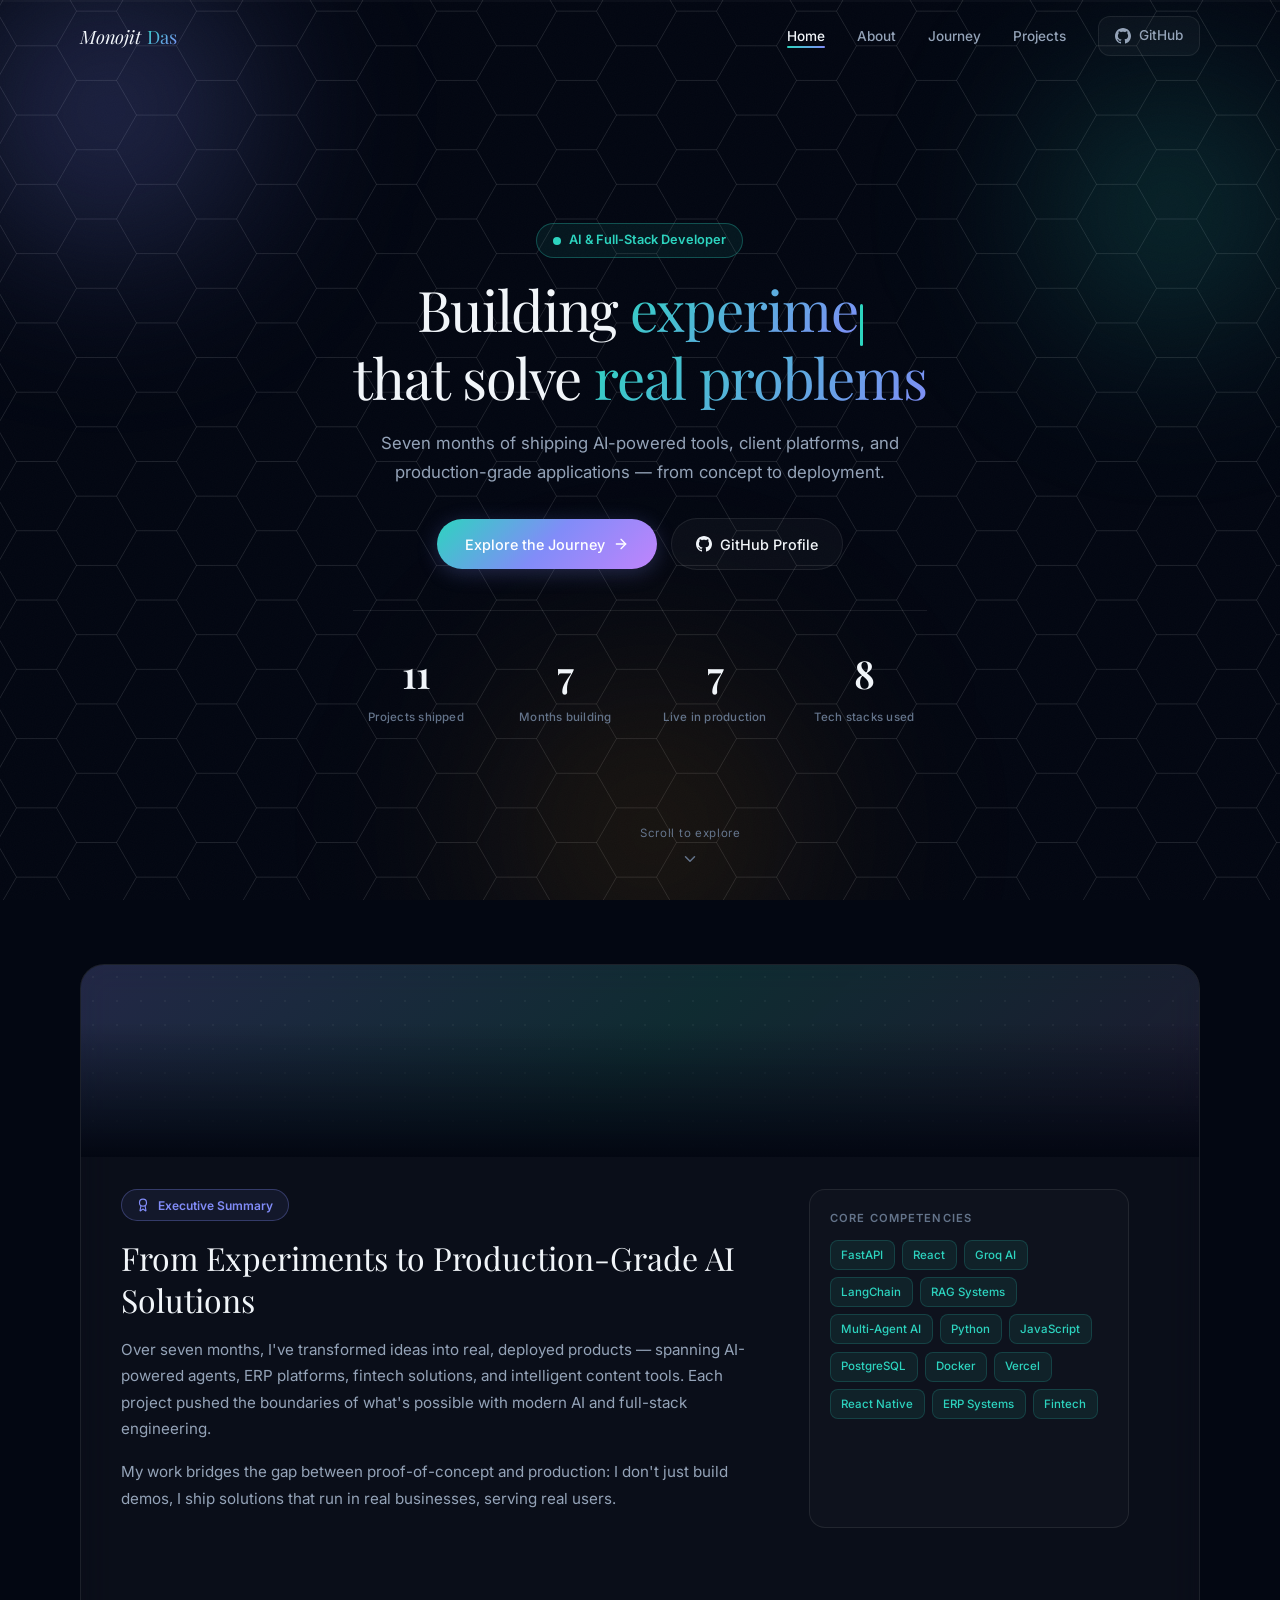
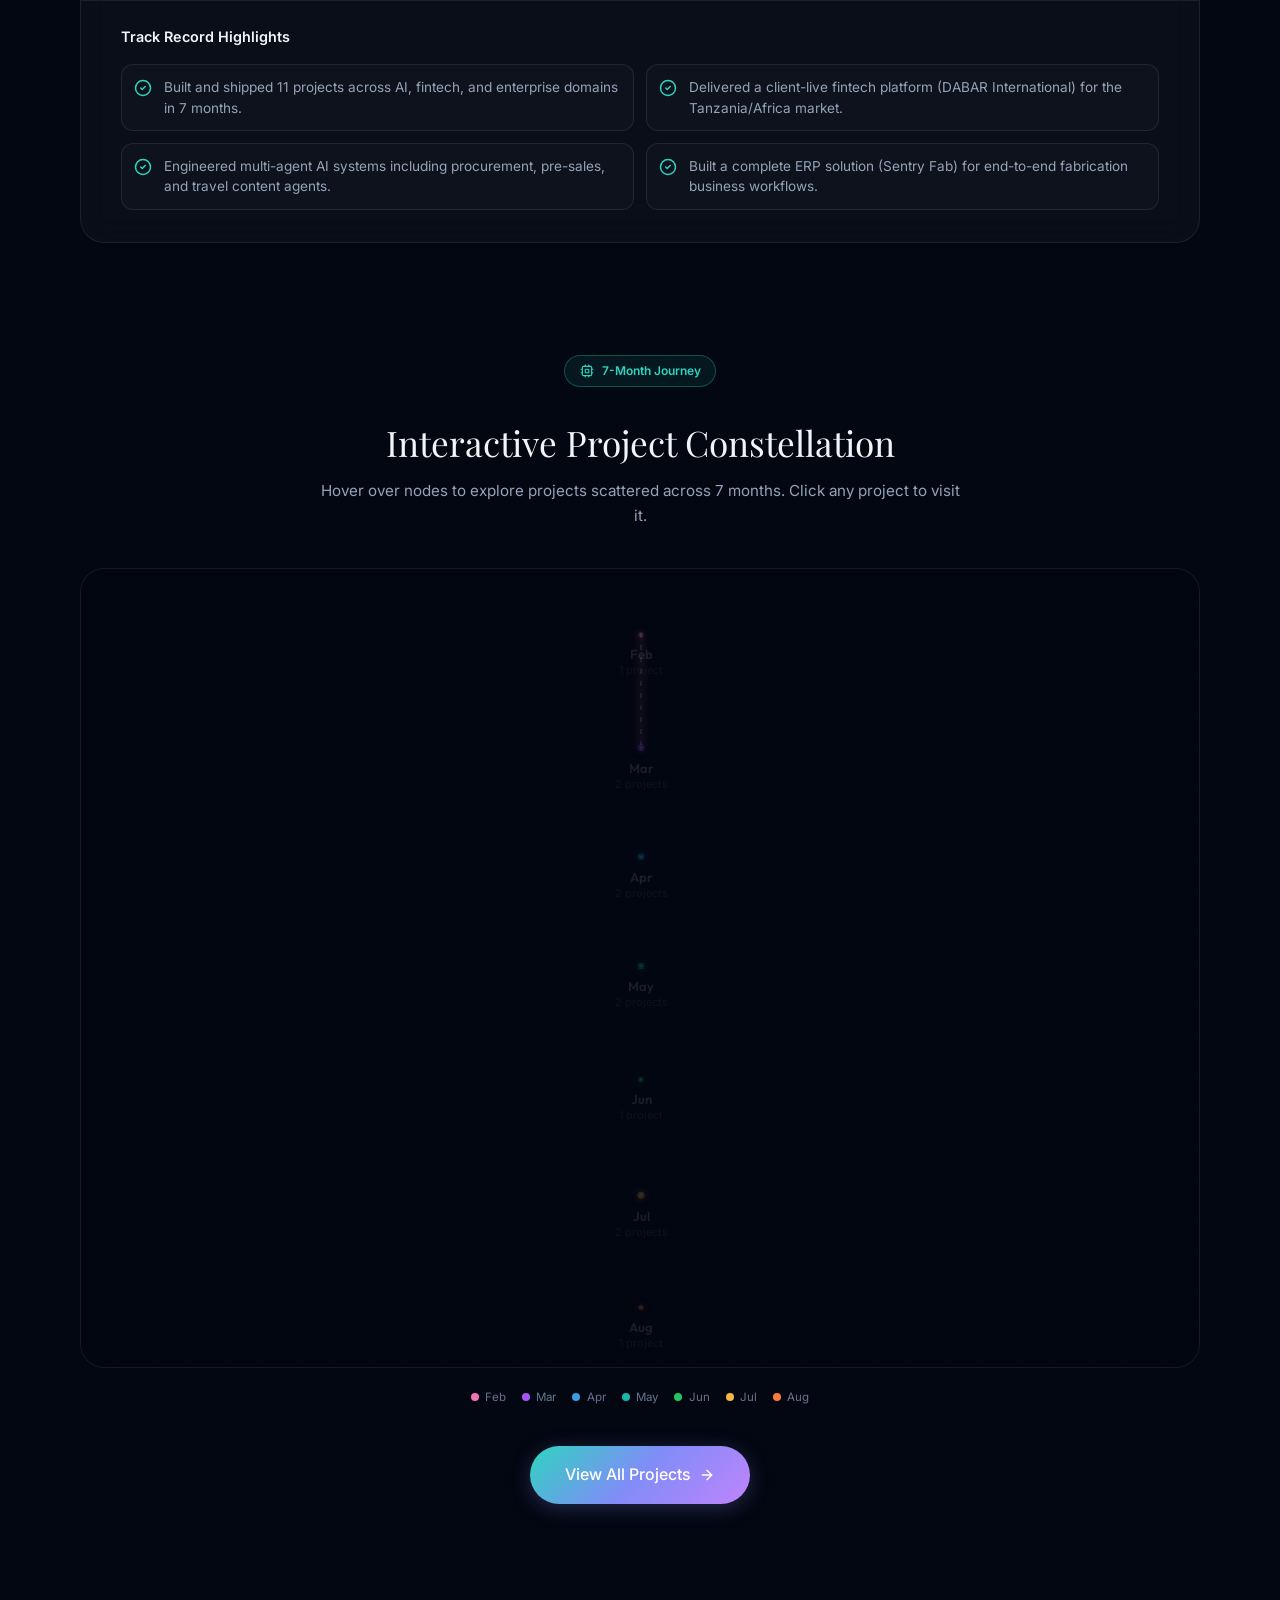
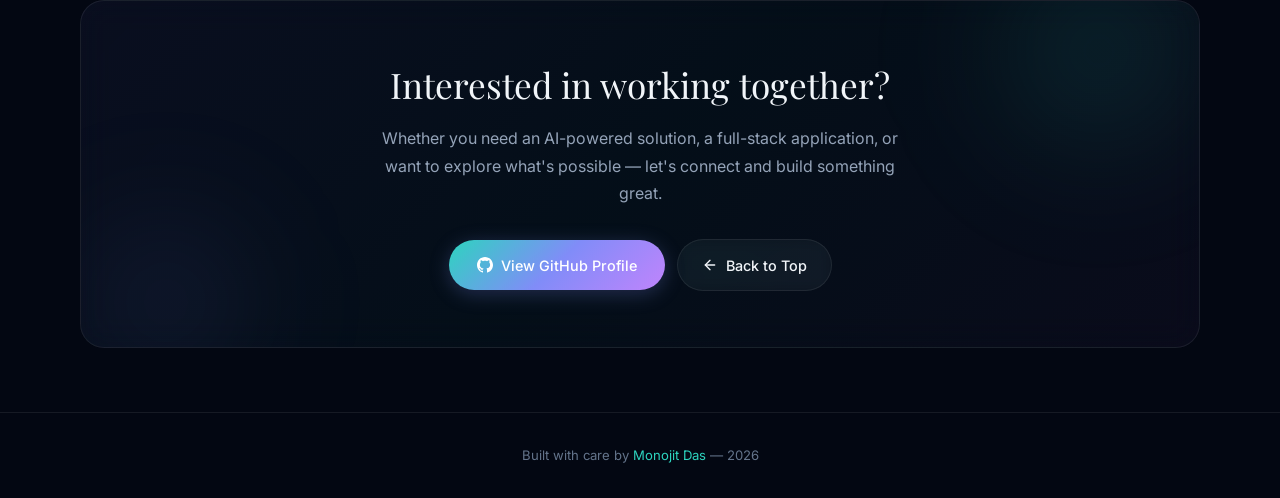
==== commit 9a873586: "patch" ====
--- a/index.html
+++ b/index.html
@@ -4,107 +4,201 @@
 <head>
   <meta charset="UTF-8" />
   <meta name="viewport" content="width=device-width, initial-scale=1.0" />
-  <title>Project Showcase — My Work</title>
+  <title>Executive Portfolio | Monojit Das</title>
+  <meta name="description" content="AI-Powered Solutions, Full-Stack Development, and Client Digital Transformation Portfolio" />
   <link rel="preconnect" href="https://fonts.googleapis.com">
-  <link
-    href="https://fonts.googleapis.com/css2?family=Inter:wght@400;500;600&family=Outfit:wght@400;500;600;700;800&display=swap"
-    rel="stylesheet">
+  <link rel="preconnect" href="https://fonts.gstatic.com" crossorigin>
+  <link href="https://fonts.googleapis.com/css2?family=Inter:wght@400;500;600&family=Outfit:wght@400;500;600;700;800&family=Playfair+Display:ital,wght@0,400;0,500;0,600;1,400;1,500&display=swap" rel="stylesheet">
   <link rel="stylesheet" href="styles.css" />
 </head>
 
 <body>
 
-  <div class="progress">
-    <div class="progress-fill" id="progressFill"></div>
-  </div>
+  <div class="progress"><div class="progress-fill" id="progressFill"></div></div>
   <canvas id="shapegrid-canvas" class="shapegrid-canvas"></canvas>
   <div class="noise"></div>
 
+  <!-- HEADER -->
   <header class="header" id="header">
     <div class="container">
-      <a href="#" class="logo">ProjectShowcase<em>portfolio</em></a>
+      <a href="#" class="logo">Monojit <em class="gradient-text">Das</em></a>
       <nav>
         <ul class="nav-links">
-          <li><a href="#journey">Journey</a></li>
-          <li><a href="#projects">Projects</a></li>
-          <li><a href="https://github.com/MonojitVE" target="_blank" rel="noopener" class="gh">
-              <svg viewBox="0 0 24 24" fill="currentColor">
-                <path
-                  d="M12 0c-6.626 0-12 5.373-12 12 0 5.302 3.438 9.8 8.207 11.387.599.111.793-.261.793-.577v-2.234c-3.338.726-4.033-1.416-4.033-1.416-.546-1.387-1.333-1.756-1.333-1.756-1.089-.745.083-.729.083-.729 1.205.084 1.839 1.237 1.839 1.237 1.07 1.834 2.807 1.304 3.492.997.107-.775.418-1.305.762-1.604-2.665-.305-5.467-1.334-5.467-5.931 0-1.311.469-2.381 1.236-3.221-.124-.303-.535-1.524.117-3.176 0 0 1.008-.322 3.301 1.23.957-.266 1.983-.399 3.003-.404 1.02.005 2.047.138 3.006.404 2.291-1.552 3.297-1.23 3.297-1.23.653 1.653.242 2.874.118 3.176.77.84 1.235 1.911 1.235 3.221 0 4.609-2.807 5.624-5.479 5.921.43.372.823 1.102.823 2.222v3.293c0 .319.192.694.801.576 4.765-1.589 8.199-6.086 8.199-11.386 0-6.627-5.373-12-12-12z" />
-              </svg>
+          <li><a href="#top" class="active">Home</a></li>
+          <li><a href="#about">About</a></li>
+          <li><a href="#map">Journey</a></li>
+          <li><a href="projects.html">Projects</a></li>
+          <li>
+            <a href="https://github.com/MonojitVE" target="_blank" rel="noopener" class="gh">
+              <svg viewBox="0 0 24 24" fill="currentColor"><path d="M12 0c-6.626 0-12 5.373-12 12 0 5.302 3.438 9.8 8.207 11.387.599.111.793-.261.793-.577v-2.234c-3.338.726-4.033-1.416-4.033-1.416-.546-1.387-1.333-1.756-1.333-1.756-1.089-.745.083-.729.083-.729 1.205.084 1.839 1.237 1.839 1.237 1.07 1.834 2.807 1.304 3.492.997.107-.775.418-1.305.762-1.604-2.665-.305-5.467-1.334-5.467-5.931 0-1.311.469-2.381 1.236-3.221-.124-.303-.535-1.524.117-3.176 0 0 1.008-.322 3.301 1.23.957-.266 1.983-.399 3.003-.404 1.02.005 2.047.138 3.006.404 2.291-1.552 3.297-1.23 3.297-1.23.653 1.653.242 2.874.118 3.176.77.84 1.235 1.911 1.235 3.221 0 4.609-2.807 5.624-5.479 5.921.43.372.823 1.102.823 2.222v3.293c0 .319.192.694.801.576 4.765-1.589 8.199-6.086 8.199-11.386 0-6.627-5.373-12-12-12z"/></svg>
               GitHub
-            </a></li>
+            </a>
+          </li>
         </ul>
       </nav>
+      <button type="button" class="mobile-menu-btn" id="mobileMenuBtn" aria-label="Open navigation menu">
+        <svg xmlns="http://www.w3.org/2000/svg" viewBox="0 0 24 24" fill="none" stroke="currentColor" stroke-width="2" stroke-linecap="round" stroke-linejoin="round"><line x1="4" x2="20" y1="12" y2="12"></line><line x1="4" x2="20" y1="6" y2="6"></line><line x1="4" x2="20" y1="18" y2="18"></line></svg>
+      </button>
     </div>
   </header>
 
-  <section class="hero">
-    <div class="hero-content">
-      <div class="badge"><span class="dot"></span>Open for collaborations</div>
-      <h1>Seven months of building<br><span class="roll" id="typing">experiments</span><span class="cursor"></span></h1>
-      <p>A running log of the internship — AI-assisted tools, client platforms, and everything shipped along the way.
-      </p>
-      <div class="stats">
-        <div class="stat">
-          <div class="stat-n" id="count">0</div>
-          <div class="stat-l">Projects</div>
-        </div>
-        <div class="stat">
-          <div class="stat-n">7</div>
-          <div class="stat-l">Months</div>
-        </div>
-        <div class="stat">
-          <div class="stat-n">4</div>
-          <div class="stat-l">Live in prod</div>
-        </div>
-      </div>
-    </div>
-    <div class="scroll-hint" id="scrollHint"><span>Scroll to explore</span>
-      <svg viewBox="0 0 24 24" fill="none" stroke="currentColor" stroke-width="2" stroke-linecap="round"
-        stroke-linejoin="round">
-        <polyline points="6 9 12 15 18 9" />
-      </svg>
-    </div>
-  </section>
-
-  <section class="journey" id="journey">
-    <div class="container">
-      <div class="section-lead">
-        <h2>The shape of the internship</h2>
-        <p>Each ridge is a month; its height is how many projects shipped. Hover a peak for the list.</p>
-      </div>
-      <div class="skyline-wrap" id="skylineWrap">
-        <svg class="skyline" id="skylineSvg" viewBox="0 0 1200 340" xmlns="http://www.w3.org/2000/svg">
-          <defs>
-            <linearGradient id="ridgeGrad" x1="0" y1="0" x2="1" y2="0"></linearGradient>
-            <linearGradient id="areaGrad" x1="0" y1="0" x2="0" y2="1">
-              <stop offset="0%" stop-color="#3b9de0" stop-opacity="0.16" />
-              <stop offset="100%" stop-color="#3b9de0" stop-opacity="0" />
-            </linearGradient>
-          </defs>
-          <path class="ridge-fill" id="ridgeFill" d=""></path>
-          <path class="ridge-path" id="ridgePath" d=""></path>
-          <g id="peaks"></g>
-        </svg>
-        <div class="peak-tip" id="peakTip"></div>
-      </div>
-    </div>
-  </section>
-
-  <div class="divider"><span>Everything shipped</span></div>
-
-  <section class="projects" id="projects">
-    <div id="projects-list"></div>
+  <!-- Mobile nav -->
+  <div class="mobile-nav" id="mobileNav">
+    <button type="button" class="mobile-nav-close" id="mobileNavClose" aria-label="Close navigation menu">
+      <svg xmlns="http://www.w3.org/2000/svg" viewBox="0 0 24 24" fill="none" stroke="currentColor" stroke-width="2" stroke-linecap="round" stroke-linejoin="round"><line x1="18" y1="6" x2="6" y2="18"></line><line x1="6" y1="6" x2="18" y2="18"></line></svg>
+    </button>
+    <a href="#top">Home</a>
+    <a href="#about">About</a>
+    <a href="#map">Journey</a>
+    <a href="projects.html">Projects</a>
+    <a href="https://github.com/MonojitVE" target="_blank" rel="noopener">GitHub</a>
+  </div>
+
+  <!-- HERO -->
+  <section class="hero" id="top">
+    <div class="hero-orb-3"></div>
+    <div class="container">
+      <div class="hero-content">
+        <div class="badge"><span class="dot"></span>AI & Full-Stack Developer</div>
+        <h1>Building <span class="roll" id="typing">experiments</span><span class="cursor"></span><br>
+          that solve <span class="gradient-text">real problems</span></h1>
+        <p>Seven months of shipping AI-powered tools, client platforms, and production-grade applications — from concept to deployment.</p>
+        <div class="hero-ctas">
+          <a href="#map" class="btn-primary">
+            Explore the Journey
+            <svg xmlns="http://www.w3.org/2000/svg" viewBox="0 0 24 24" fill="none" stroke="currentColor" stroke-width="2" stroke-linecap="round" stroke-linejoin="round"><path d="M5 12h14"></path><path d="m12 5 7 7-7 7"></path></svg>
+          </a>
+          <a href="https://github.com/MonojitVE" target="_blank" rel="noopener" class="btn-outline">
+            <svg viewBox="0 0 24 24" fill="currentColor" width="16" height="16"><path d="M12 0c-6.626 0-12 5.373-12 12 0 5.302 3.438 9.8 8.207 11.387.599.111.793-.261.793-.577v-2.234c-3.338.726-4.033-1.416-4.033-1.416-.546-1.387-1.333-1.756-1.333-1.756-1.089-.745.083-.729.083-.729 1.205.084 1.839 1.237 1.839 1.237 1.07 1.834 2.807 1.304 3.492.997.107-.775.418-1.305.762-1.604-2.665-.305-5.467-1.334-5.467-5.931 0-1.311.469-2.381 1.236-3.221-.124-.303-.535-1.524.117-3.176 0 0 1.008-.322 3.301 1.23.957-.266 1.983-.399 3.003-.404 1.02.005 2.047.138 3.006.404 2.291-1.552 3.297-1.23 3.297-1.23.653 1.653.242 2.874.118 3.176.77.84 1.235 1.911 1.235 3.221 0 4.609-2.807 5.624-5.479 5.921.43.372.823 1.102.823 2.222v3.293c0 .319.192.694.801.576 4.765-1.589 8.199-6.086 8.199-11.386 0-6.627-5.373-12-12-12z"/></svg>
+            GitHub Profile
+          </a>
+        </div>
+        <div class="stats">
+          <div class="stat"><div class="stat-n" id="count">0</div><div class="stat-l">Projects shipped</div></div>
+          <div class="stat"><div class="stat-n">7</div><div class="stat-l">Months building</div></div>
+          <div class="stat"><div class="stat-n" id="liveCount">0</div><div class="stat-l">Live in production</div></div>
+          <div class="stat"><div class="stat-n" id="stackCount">0</div><div class="stat-l">Tech stacks used</div></div>
+        </div>
+      </div>
+    </div>
+    <div class="scroll-hint" id="scrollHint">
+      <span>Scroll to explore</span>
+      <svg viewBox="0 0 24 24" fill="none" stroke="currentColor" stroke-width="2" stroke-linecap="round" stroke-linejoin="round"><polyline points="6 9 12 15 18 9" /></svg>
+    </div>
+  </section>
+
+  <!-- ABOUT -->
+  <section class="about-section" id="about">
+    <div class="container">
+      <div class="about-card glass-card fade-in-section">
+        <div class="about-banner"><div class="about-banner-pattern"></div></div>
+        <div class="about-body">
+          <div class="about-text">
+            <div class="section-badge">
+              <svg xmlns="http://www.w3.org/2000/svg" viewBox="0 0 24 24" fill="none" stroke="currentColor" stroke-width="2" stroke-linecap="round" stroke-linejoin="round"><path d="m15.477 12.89 1.515 8.526a.5.5 0 0 1-.81.47l-3.58-2.687a1 1 0 0 0-1.197 0l-3.586 2.686a.5.5 0 0 1-.81-.469l1.514-8.526"></path><circle cx="12" cy="8" r="6"></circle></svg>
+              Executive Summary
+            </div>
+            <h2>From Experiments to Production-Grade AI Solutions</h2>
+            <p>Over seven months, I've transformed ideas into real, deployed products — spanning AI-powered agents, ERP platforms, fintech solutions, and intelligent content tools. Each project pushed the boundaries of what's possible with modern AI and full-stack engineering.</p>
+            <p>My work bridges the gap between proof-of-concept and production: I don't just build demos, I ship solutions that run in real businesses, serving real users.</p>
+          </div>
+          <div class="competencies-card">
+            <h3>Core Competencies</h3>
+            <div class="competency-tags">
+              <span class="competency-tag">FastAPI</span>
+              <span class="competency-tag">React</span>
+              <span class="competency-tag">Groq AI</span>
+              <span class="competency-tag">LangChain</span>
+              <span class="competency-tag">RAG Systems</span>
+              <span class="competency-tag">Multi-Agent AI</span>
+              <span class="competency-tag">Python</span>
+              <span class="competency-tag">JavaScript</span>
+              <span class="competency-tag">PostgreSQL</span>
+              <span class="competency-tag">Docker</span>
+              <span class="competency-tag">Vercel</span>
+              <span class="competency-tag">React Native</span>
+              <span class="competency-tag">ERP Systems</span>
+              <span class="competency-tag">Fintech</span>
+            </div>
+          </div>
+        </div>
+        <div class="track-record">
+          <h3>Track Record Highlights</h3>
+          <div class="track-grid">
+            <div class="track-item">
+              <svg xmlns="http://www.w3.org/2000/svg" viewBox="0 0 24 24" fill="none" stroke="currentColor" stroke-width="2" stroke-linecap="round" stroke-linejoin="round"><circle cx="12" cy="12" r="10"></circle><path d="m9 12 2 2 4-4"></path></svg>
+              <span>Built and shipped 11 projects across AI, fintech, and enterprise domains in 7 months.</span>
+            </div>
+            <div class="track-item">
+              <svg xmlns="http://www.w3.org/2000/svg" viewBox="0 0 24 24" fill="none" stroke="currentColor" stroke-width="2" stroke-linecap="round" stroke-linejoin="round"><circle cx="12" cy="12" r="10"></circle><path d="m9 12 2 2 4-4"></path></svg>
+              <span>Delivered a client-live fintech platform (DABAR International) for the Tanzania/Africa market.</span>
+            </div>
+            <div class="track-item">
+              <svg xmlns="http://www.w3.org/2000/svg" viewBox="0 0 24 24" fill="none" stroke="currentColor" stroke-width="2" stroke-linecap="round" stroke-linejoin="round"><circle cx="12" cy="12" r="10"></circle><path d="m9 12 2 2 4-4"></path></svg>
+              <span>Engineered multi-agent AI systems including procurement, pre-sales, and travel content agents.</span>
+            </div>
+            <div class="track-item">
+              <svg xmlns="http://www.w3.org/2000/svg" viewBox="0 0 24 24" fill="none" stroke="currentColor" stroke-width="2" stroke-linecap="round" stroke-linejoin="round"><circle cx="12" cy="12" r="10"></circle><path d="m9 12 2 2 4-4"></path></svg>
+              <span>Built a complete ERP solution (Sentry Fab) for end-to-end fabrication business workflows.</span>
+            </div>
+          </div>
+        </div>
+      </div>
+    </div>
+  </section>
+
+  <!-- CONSTELLATION MAP -->
+  <section class="constellation-section" id="map">
+    <div class="container">
+      <div class="section-header fade-in-section">
+        <div class="section-badge teal">
+          <svg xmlns="http://www.w3.org/2000/svg" viewBox="0 0 24 24" fill="none" stroke="currentColor" stroke-width="2" stroke-linecap="round" stroke-linejoin="round"><rect width="16" height="16" x="4" y="4" rx="2"></rect><rect width="6" height="6" x="9" y="9" rx="1"></rect><path d="M15 2v2"></path><path d="M15 20v2"></path><path d="M2 15h2"></path><path d="M2 9h2"></path><path d="M20 15h2"></path><path d="M20 9h2"></path><path d="M9 2v2"></path><path d="M9 20v2"></path></svg>
+          7-Month Journey
+        </div>
+        <h2>Interactive Project Constellation</h2>
+        <p>Hover over nodes to explore projects scattered across 7 months. Click any project to visit it.</p>
+      </div>
+      <div class="map-container glass-card">
+        <canvas class="map-canvas" id="constellationCanvas"></canvas>
+        <div class="map-tooltip" id="mapTooltip"></div>
+      </div>
+      <div class="map-legend" id="mapLegend"></div>
+
+      <div class="view-projects-cta fade-in-section">
+        <a href="projects.html" class="btn-primary" style="font-size: 1rem; padding: 1rem 2.2rem;">
+          View All Projects
+          <svg xmlns="http://www.w3.org/2000/svg" viewBox="0 0 24 24" fill="none" stroke="currentColor" stroke-width="2" stroke-linecap="round" stroke-linejoin="round"><path d="M5 12h14"></path><path d="m12 5 7 7-7 7"></path></svg>
+        </a>
+      </div>
+    </div>
+  </section>
+
+  <!-- CTA -->
+  <section class="cta-section">
+    <div class="container">
+      <div class="cta-card glass-card fade-in-section">
+        <h2>Interested in working together?</h2>
+        <p>Whether you need an AI-powered solution, a full-stack application, or want to explore what's possible — let's connect and build something great.</p>
+        <div class="cta-buttons">
+          <a href="https://github.com/MonojitVE" target="_blank" rel="noopener" class="btn-primary">
+            <svg viewBox="0 0 24 24" fill="currentColor" width="16" height="16"><path d="M12 0c-6.626 0-12 5.373-12 12 0 5.302 3.438 9.8 8.207 11.387.599.111.793-.261.793-.577v-2.234c-3.338.726-4.033-1.416-4.033-1.416-.546-1.387-1.333-1.756-1.333-1.756-1.089-.745.083-.729.083-.729 1.205.084 1.839 1.237 1.839 1.237 1.07 1.834 2.807 1.304 3.492.997.107-.775.418-1.305.762-1.604-2.665-.305-5.467-1.334-5.467-5.931 0-1.311.469-2.381 1.236-3.221-.124-.303-.535-1.524.117-3.176 0 0 1.008-.322 3.301 1.23.957-.266 1.983-.399 3.003-.404 1.02.005 2.047.138 3.006.404 2.291-1.552 3.297-1.23 3.297-1.23.653 1.653.242 2.874.118 3.176.77.84 1.235 1.911 1.235 3.221 0 4.609-2.807 5.624-5.479 5.921.43.372.823 1.102.823 2.222v3.293c0 .319.192.694.801.576 4.765-1.589 8.199-6.086 8.199-11.386 0-6.627-5.373-12-12-12z"/></svg>
+            View GitHub Profile
+          </a>
+          <a href="#top" class="btn-outline">
+            <svg xmlns="http://www.w3.org/2000/svg" viewBox="0 0 24 24" fill="none" stroke="currentColor" stroke-width="2" stroke-linecap="round" stroke-linejoin="round"><path d="m12 19-7-7 7-7"></path><path d="M19 12H5"></path></svg>
+            Back to Top
+          </a>
+        </div>
+      </div>
+    </div>
   </section>
 
   <footer class="footer">
     <div class="container">
-      <p>Built with care by <a href="#">Monojit</a> — <span id="year"></span></p>
+      <p>Built with care by <a href="https://github.com/MonojitVE" target="_blank" rel="noopener">Monojit Das</a> — <span id="year"></span></p>
     </div>
   </footer>
 
   <script src="script.js"></script>
 </body>
-
 </html>
--- a/styles.css
+++ b/styles.css
@@ -1,14 +1,24 @@
+/* ========================================================
+   DESIGN SYSTEM — ProjectShowcase (Executive Portfolio)
+   ======================================================== */
+
 :root {
-  --bg-0: #06060f;
-  --bg-1: #0b0b1a;
-  --bg-2: #111124;
-  --card: rgba(255, 255, 255, .035);
-  --card-hi: rgba(255, 255, 255, .07);
-  --line: rgba(255, 255, 255, .08);
-  --line-hi: rgba(255, 255, 255, .18);
-  --ink: #eef0f7;
-  --ink-2: #9a9cbd;
-  --ink-3: #5c5e80;
+  --bg-0: #030712;
+  --bg-1: #0b0f19;
+  --bg-2: #111827;
+  --bg-card: rgba(255, 255, 255, 0.03);
+  --bg-card-hover: rgba(255, 255, 255, 0.06);
+  --border: rgba(255, 255, 255, 0.08);
+  --border-hi: rgba(255, 255, 255, 0.15);
+  --ink: #f1f5f9;
+  --ink-2: #94a3b8;
+  --ink-3: #64748b;
+  --teal: #2dd4bf;
+  --indigo: #818cf8;
+  --violet: #c084fc;
+  --rose: #f472b6;
+  --accent: #f59e0b;
+  --green: #22c55e;
   --feb: #f472b6;
   --mar: #a855f7;
   --apr: #3b9de0;
@@ -16,22 +26,18 @@
   --jun: #22c55e;
   --jul: #f5b642;
   --aug: #fb7a3c;
+  --font-display: 'Playfair Display', 'Georgia', serif;
   --font-h: 'Outfit', sans-serif;
   --font-b: 'Inter', sans-serif;
   --ease: cubic-bezier(.16, 1, .3, 1);
 }
 
-*,
-*::before,
-*::after {
-  margin: 0;
-  padding: 0;
-  box-sizing: border-box;
-}
+*, *::before, *::after { margin: 0; padding: 0; box-sizing: border-box; }
 
 html {
   scroll-behavior: smooth;
   -webkit-font-smoothing: antialiased;
+  -moz-osx-font-smoothing: grayscale;
   overflow-x: clip;
 }
 
@@ -41,707 +47,383 @@
   color: var(--ink);
   line-height: 1.6;
   overflow-x: clip;
-}
-
-a {
-  color: inherit;
-  text-decoration: none;
-}
-
-img {
-  display: block;
-  max-width: 100%;
-}
-
-.container {
-  max-width: 1240px;
-  margin: 0 auto;
-  padding: 0 2rem;
-  position: relative;
-  z-index: 2;
-}
-
-@media (max-width:640px) {
-  .container {
-    padding: 0 1.15rem;
-  }
-}
-
-.shapegrid-canvas {
-  position: fixed;
-  inset: 0;
-  z-index: 0;
-  pointer-events: auto; /* It needs pointer events for hover effect */
-  width: 100%;
-  height: 100%;
-  border: none;
-  display: block;
-}
-
-.noise {
-  position: fixed;
-  inset: 0;
-  z-index: 1;
-  pointer-events: none;
-  opacity: .02;
-  background-image: url("data:image/svg+xml,%3Csvg viewBox='0 0 256 256' xmlns='http://www.w3.org/2000/svg'%3E%3Cfilter id='n'%3E%3CfeTurbulence type='fractalNoise' baseFrequency='0.9' numOctaves='4'/%3E%3C/filter%3E%3Crect width='100%25' height='100%25' filter='url(%23n)'/%3E%3C/svg%3E");
-  background-size: 256px 256px;
-}
-
-.progress {
-  position: fixed;
-  top: 0;
-  left: 0;
-  width: 100%;
-  height: 2px;
-  z-index: 200;
-  background: rgba(255, 255, 255, .03);
-}
-
-.progress-fill {
-  height: 100%;
-  width: 0;
-  background: linear-gradient(90deg, var(--may), var(--apr));
-  box-shadow: 0 0 10px rgba(20, 184, 166, .5);
-}
-
-.header {
-  position: fixed;
-  top: 2px;
-  left: 0;
-  right: 0;
-  z-index: 100;
-  padding: 1.1rem 0;
-  transition: .35s var(--ease);
-}
-
-.header.scrolled {
-  background: rgba(6, 6, 15, .82);
-  backdrop-filter: blur(18px);
-  border-bottom: 1px solid var(--line);
-}
-
-.header .container {
+  min-height: 100vh;
   display: flex;
-  align-items: center;
-  justify-content: space-between;
-}
-
-.logo {
-  font-family: var(--font-h);
-  font-weight: 700;
-  font-size: 1.05rem;
-  letter-spacing: -.01em;
-}
-
-.logo em {
-  font-style: normal;
-  color: var(--ink-3);
-  font-weight: 400;
-  font-size: .75rem;
-  margin-left: .5rem;
-}
-
-.nav-links {
-  display: flex;
-  align-items: center;
-  gap: 1.7rem;
-  list-style: none;
-}
-
-.nav-links a {
-  font-size: .88rem;
-  color: var(--ink-2);
-  position: relative;
-  transition: color .2s;
-}
-
-.nav-links a:hover {
-  color: var(--ink);
-}
-
-.nav-links a::after {
-  content: '';
-  position: absolute;
-  left: 0;
-  bottom: -4px;
-  width: 0;
-  height: 1.5px;
-  background: var(--may);
-  transition: width .3s var(--ease);
-}
-
-.nav-links a:hover::after {
-  width: 100%;
-}
-
-.gh {
-  display: flex;
-  align-items: center;
-  gap: .5rem;
-  padding: .5rem .95rem;
-  border-radius: 999px;
-  border: 1px solid var(--line);
-  font-size: .85rem;
-  color: var(--ink-2);
-  transition: .2s;
-}
-
-.gh:hover {
-  border-color: var(--line-hi);
-  color: var(--ink);
-}
-
-.gh svg {
-  width: 16px;
-  height: 16px;
-}
-
-@media (max-width:768px) {
-  .nav-links {
-    display: none;
-  }
-}
-
-.hero {
-  min-height: 96vh;
-  display: flex;
-  align-items: center;
-  justify-content: center;
-  text-align: center;
-  position: relative;
-  padding: 6rem 0 4rem;
-}
-
-.hero::before {
-  content: '';
-  position: absolute;
-  width: 640px;
-  height: 640px;
-  background: radial-gradient(circle, rgba(20, 184, 166, .09), transparent 70%);
-  top: -180px;
-  right: -160px;
-  animation: orb 22s ease-in-out infinite alternate;
-}
-
-.hero::after {
-  content: '';
-  position: absolute;
-  width: 480px;
-  height: 480px;
-  background: radial-gradient(circle, rgba(59, 157, 224, .07), transparent 70%);
-  bottom: -120px;
-  left: -120px;
-  animation: orb 26s ease-in-out infinite alternate-reverse;
-}
-
-@keyframes orb {
-  0% {
-    transform: translate(0, 0) scale(1);
-  }
-
-  50% {
-    transform: translate(40px, -30px) scale(1.15);
-  }
-
-  100% {
-    transform: translate(-20px, 20px) scale(1.05);
-  }
-}
-
-.hero-content {
-  max-width: 820px;
-  position: relative;
-  z-index: 2;
-}
-
-.badge {
-  display: inline-flex;
-  align-items: center;
-  gap: .5rem;
-  padding: .35rem .9rem;
-  border-radius: 999px;
-  border: 1px solid var(--line);
-  background: var(--card);
-  font-size: .78rem;
-  color: var(--ink-2);
-  margin-bottom: 1.75rem;
-  opacity: 0;
-  transform: translateY(16px);
-  animation: rise .7s var(--ease) .1s forwards;
-}
-
-.badge .dot {
-  width: 6px;
-  height: 6px;
-  border-radius: 50%;
-  background: var(--jun);
-  animation: pulse 2s ease-in-out infinite;
-}
-
-@keyframes pulse {
-
-  0%,
-  100% {
-    opacity: 1;
-    box-shadow: 0 0 0 0 rgba(34, 197, 94, .4);
-  }
-
-  50% {
-    opacity: .8;
-    box-shadow: 0 0 0 6px rgba(34, 197, 94, 0);
-  }
-}
-
-h1 {
-  font-family: var(--font-h);
-  font-weight: 800;
-  font-size: clamp(2.4rem, 6vw, 4.2rem);
-  line-height: 1.06;
-  letter-spacing: -.03em;
-  margin-bottom: 1.4rem;
-  opacity: 0;
-  transform: translateY(22px);
-  animation: rise .8s var(--ease) .25s forwards;
-}
-
-h1 .roll {
-  background: linear-gradient(135deg, #2dd4bf, #3b9de0, #22c55e);
+  flex-direction: column;
+}
+
+::selection { background: rgba(45, 212, 191, 0.3); color: #fff; }
+a { color: inherit; text-decoration: none; }
+img { display: block; max-width: 100%; }
+
+.container { max-width: 1200px; margin: 0 auto; padding: 0 2.5rem; position: relative; z-index: 2; }
+@media (max-width: 640px) { .container { padding: 0 1.25rem; } }
+
+/* — Utilities — */
+.gradient-text {
+  background: linear-gradient(135deg, var(--teal), var(--indigo), var(--violet));
   background-size: 200% 200%;
   -webkit-background-clip: text;
   background-clip: text;
   -webkit-text-fill-color: transparent;
-  animation: shift 5s ease-in-out infinite;
-}
-
-@keyframes shift {
-
-  0%,
-  100% {
-    background-position: 0% 50%;
-  }
-
-  50% {
-    background-position: 100% 50%;
-  }
-}
-
-.cursor {
+  animation: gradientShift 6s ease-in-out infinite;
+}
+
+@keyframes gradientShift { 0%, 100% { background-position: 0% 50%; } 50% { background-position: 100% 50%; } }
+
+.glass-card {
+  background: rgba(255, 255, 255, 0.03);
+  border: 1px solid var(--border);
+  backdrop-filter: blur(16px);
+  -webkit-backdrop-filter: blur(16px);
+}
+
+.glass-card-hover { transition: border-color 0.3s, background 0.3s, box-shadow 0.3s; }
+.glass-card-hover:hover { border-color: var(--border-hi); background: rgba(255, 255, 255, 0.055); box-shadow: 0 8px 32px rgba(0, 0, 0, 0.2); }
+
+/* — Background — */
+.shapegrid-canvas { position: fixed; inset: 0; z-index: 0; pointer-events: auto; width: 100%; height: 100%; border: none; display: block; }
+.noise { position: fixed; inset: 0; z-index: 1; pointer-events: none; opacity: .02; background-image: url("data:image/svg+xml,%3Csvg viewBox='0 0 256 256' xmlns='http://www.w3.org/2000/svg'%3E%3Cfilter id='n'%3E%3CfeTurbulence type='fractalNoise' baseFrequency='0.9' numOctaves='4'/%3E%3C/filter%3E%3Crect width='100%25' height='100%25' filter='url(%23n)'/%3E%3C/svg%3E"); background-size: 256px 256px; }
+
+.progress { position: fixed; top: 0; left: 0; width: 100%; height: 2px; z-index: 200; background: rgba(255, 255, 255, 0.03); }
+.progress-fill { height: 100%; width: 0; background: linear-gradient(90deg, var(--teal), var(--indigo), var(--violet)); box-shadow: 0 0 12px rgba(45, 212, 191, 0.5); }
+
+/* ========================================================
+   HEADER
+   ======================================================== */
+.header { position: fixed; top: 2px; left: 0; right: 0; z-index: 100; padding: 0.9rem 0; transition: 0.35s var(--ease); border-bottom: 1px solid transparent; }
+.header.scrolled { background: rgba(3, 7, 18, 0.88); backdrop-filter: blur(18px); -webkit-backdrop-filter: blur(18px); border-bottom-color: var(--border); }
+.header .container { display: flex; align-items: center; justify-content: space-between; }
+
+.logo { font-family: var(--font-display); font-weight: 400; font-size: 1.15rem; font-style: italic; letter-spacing: -0.01em; display: flex; align-items: center; gap: 0.4rem; transition: opacity 0.2s; }
+.logo:hover { opacity: 0.9; }
+.logo em { font-style: normal; font-family: var(--font-display); }
+
+.nav-links { display: flex; align-items: center; gap: 2rem; list-style: none; }
+.nav-links a { font-size: 0.85rem; font-weight: 500; color: var(--ink-2); position: relative; transition: color 0.2s; }
+.nav-links a:hover, .nav-links a.active { color: var(--ink); }
+.nav-links a.active::after { content: ''; position: absolute; left: 0; bottom: -4px; width: 100%; height: 2px; background: linear-gradient(90deg, var(--teal), var(--indigo)); border-radius: 999px; }
+.nav-links a:not(.active):not(.gh)::after { content: ''; position: absolute; left: 0; bottom: -4px; width: 0; height: 1.5px; background: var(--teal); transition: width 0.3s var(--ease); }
+.nav-links a:not(.active):not(.gh):hover::after { width: 100%; }
+
+.gh { display: inline-flex; align-items: center; gap: 0.5rem; padding: 0.5rem 1rem; border-radius: 0.75rem; border: 1px solid var(--border); background: rgba(255, 255, 255, 0.03); font-size: 0.85rem; color: var(--ink-2); transition: 0.25s; }
+.gh:hover { border-color: var(--border-hi); background: rgba(255, 255, 255, 0.06); color: var(--ink); }
+.gh svg { width: 16px; height: 16px; }
+
+.mobile-menu-btn { display: none; align-items: center; justify-content: center; width: 40px; height: 40px; border-radius: 0.75rem; border: 1px solid var(--border); background: rgba(255, 255, 255, 0.04); color: var(--ink-2); cursor: pointer; transition: 0.2s; }
+.mobile-menu-btn:hover { background: rgba(255, 255, 255, 0.08); color: var(--ink); }
+.mobile-menu-btn svg { width: 20px; height: 20px; }
+
+.mobile-nav { display: none; position: fixed; inset: 0; z-index: 150; background: rgba(3, 7, 18, 0.96); backdrop-filter: blur(24px); flex-direction: column; align-items: center; justify-content: center; gap: 2rem; opacity: 0; transform: translateY(-10px); transition: opacity 0.3s var(--ease), transform 0.3s var(--ease); pointer-events: none; }
+.mobile-nav.open { display: flex; opacity: 1; transform: translateY(0); pointer-events: auto; }
+.mobile-nav a { font-family: var(--font-h); font-size: 1.3rem; font-weight: 500; color: var(--ink-2); transition: color 0.2s; }
+.mobile-nav a:hover { color: var(--ink); }
+.mobile-nav-close { position: absolute; top: 1.2rem; right: 1.5rem; width: 40px; height: 40px; border-radius: 0.75rem; border: 1px solid var(--border); background: rgba(255, 255, 255, 0.04); color: var(--ink-2); cursor: pointer; display: flex; align-items: center; justify-content: center; transition: 0.2s; }
+.mobile-nav-close:hover { background: rgba(255, 255, 255, 0.08); color: var(--ink); }
+.mobile-nav-close svg { width: 20px; height: 20px; }
+
+@media (max-width: 768px) {
+  .nav-links { display: none; }
+  .mobile-menu-btn { display: flex; }
+}
+
+/* ========================================================
+   HERO
+   ======================================================== */
+.hero { min-height: 100vh; display: flex; align-items: center; justify-content: center; position: relative; padding: 7rem 0 4rem; overflow: hidden; text-align: center; }
+
+.hero::before { content: ''; position: absolute; width: 420px; height: 420px; background: radial-gradient(circle, rgba(129, 140, 248, 0.35), transparent 70%); top: -100px; left: -100px; border-radius: 50%; animation: floatOrb 18s ease-in-out infinite alternate; filter: blur(80px); pointer-events: none; }
+.hero::after { content: ''; position: absolute; width: 380px; height: 380px; background: radial-gradient(circle, rgba(45, 212, 191, 0.25), transparent 70%); top: 20px; right: -80px; border-radius: 50%; animation: floatOrb 22s ease-in-out infinite alternate-reverse; filter: blur(80px); pointer-events: none; }
+.hero-orb-3 { position: absolute; width: 460px; height: 460px; background: radial-gradient(circle, rgba(245, 158, 11, 0.18), transparent 70%); bottom: -160px; left: 33%; border-radius: 50%; animation: floatOrb 26s ease-in-out infinite; filter: blur(100px); pointer-events: none; }
+
+@keyframes floatOrb { 0% { transform: translate(0, 0) scale(1); } 50% { transform: translate(30px, -25px) scale(1.1); } 100% { transform: translate(-15px, 15px) scale(1.05); } }
+
+.hero-content { max-width: 820px; margin: 0 auto; position: relative; z-index: 2; }
+
+.badge { display: inline-flex; align-items: center; gap: 0.5rem; padding: 0.4rem 1rem; border-radius: 999px; border: 1px solid rgba(45, 212, 191, 0.3); background: rgba(45, 212, 191, 0.08); font-size: 0.8rem; font-weight: 600; color: var(--teal); margin-bottom: 1.25rem; opacity: 0; transform: translateY(16px); animation: rise 0.7s var(--ease) 0.1s forwards; }
+.badge .dot { width: 8px; height: 8px; border-radius: 50%; background: var(--teal); animation: pulse 2s ease-in-out infinite; }
+@keyframes pulse { 0%, 100% { opacity: 1; box-shadow: 0 0 0 0 rgba(45, 212, 191, 0.4); } 50% { opacity: 0.7; box-shadow: 0 0 0 8px rgba(45, 212, 191, 0); } }
+
+h1 { font-family: var(--font-display); font-weight: 400; font-size: clamp(2.2rem, 5.5vw, 3.5rem); line-height: 1.12; letter-spacing: -0.02em; margin-bottom: 1.25rem; color: var(--ink); opacity: 0; transform: translateY(22px); animation: rise 0.8s var(--ease) 0.25s forwards; }
+h1 .roll { background: linear-gradient(135deg, var(--teal), var(--indigo), var(--green)); background-size: 200% 200%; -webkit-background-clip: text; background-clip: text; -webkit-text-fill-color: transparent; animation: gradientShift 5s ease-in-out infinite; }
+.cursor { display: inline-block; width: 3px; height: 0.75em; background: var(--teal); margin-left: 3px; vertical-align: text-bottom; border-radius: 2px; animation: blink 1s step-end infinite; }
+@keyframes blink { 50% { opacity: 0; } }
+
+.hero p { font-size: 1.05rem; color: var(--ink-2); max-width: 560px; margin: 0 auto 2rem; line-height: 1.7; opacity: 0; transform: translateY(18px); animation: rise 0.7s var(--ease) 0.4s forwards; }
+
+.hero-ctas { display: flex; flex-direction: column; align-items: stretch; gap: 0.9rem; margin-bottom: 2.5rem; opacity: 0; transform: translateY(18px); animation: rise 0.7s var(--ease) 0.5s forwards; }
+@media (min-width: 480px) { .hero-ctas { flex-direction: row; align-items: center; justify-content: center; } }
+
+.btn-primary { display: inline-flex; align-items: center; justify-content: center; gap: 0.5rem; padding: 0.85rem 1.75rem; border-radius: 999px; background: linear-gradient(135deg, var(--teal), var(--indigo), var(--violet)); color: #fff; font-size: 0.9rem; font-weight: 500; box-shadow: 0 4px 20px rgba(129, 140, 248, 0.25); transition: transform 0.25s var(--ease), box-shadow 0.25s; white-space: nowrap; }
+.btn-primary:hover { transform: scale(1.02); box-shadow: 0 6px 28px rgba(129, 140, 248, 0.35); }
+.btn-primary:active { transform: scale(0.97); }
+.btn-primary svg { width: 16px; height: 16px; }
+
+.btn-outline { display: inline-flex; align-items: center; justify-content: center; gap: 0.5rem; padding: 0.85rem 1.5rem; border-radius: 999px; border: 1px solid var(--border); background: rgba(255, 255, 255, 0.03); color: var(--ink); font-size: 0.9rem; font-weight: 500; transition: 0.25s; white-space: nowrap; backdrop-filter: blur(8px); }
+.btn-outline:hover { border-color: var(--border-hi); background: rgba(255, 255, 255, 0.06); color: var(--teal); }
+.btn-outline svg { width: 16px; height: 16px; }
+
+/* Stats */
+.stats { display: grid; grid-template-columns: repeat(4, 1fr); gap: 1.5rem; border-top: 1px solid var(--border); padding-top: 2rem; opacity: 0; transform: translateY(18px); animation: rise 0.7s var(--ease) 0.6s forwards; }
+@media (max-width: 480px) { .stats { grid-template-columns: repeat(2, 1fr); gap: 1.2rem; } }
+.stat { text-align: center; }
+.stat-n { font-family: var(--font-display); font-size: clamp(1.6rem, 3vw, 2.4rem); font-weight: 600; letter-spacing: -0.02em; color: var(--ink); }
+.stat-l { font-size: 0.72rem; font-weight: 500; color: var(--ink-3); letter-spacing: 0.02em; margin-top: 0.25rem; line-height: 1.4; }
+
+@keyframes rise { to { opacity: 1; transform: translateY(0); } }
+
+.scroll-hint { position: absolute; bottom: 2rem; left: 50%; transform: translateX(-50%); display: flex; flex-direction: column; align-items: center; gap: 0.5rem; opacity: 0; animation: rise 0.7s var(--ease) 0.9s forwards; transition: opacity 0.3s; z-index: 2; }
+.scroll-hint span { font-size: 0.72rem; color: var(--ink-3); letter-spacing: 0.06em; }
+.scroll-hint svg { width: 18px; height: 18px; color: var(--ink-3); animation: bob 2s ease-in-out infinite; }
+@keyframes bob { 0%, 100% { transform: translateY(0); } 50% { transform: translateY(6px); } }
+
+/* ========================================================
+   ABOUT SECTION
+   ======================================================== */
+.about-section { position: relative; z-index: 2; padding: 4rem 0 3rem; }
+.about-card { border-radius: 1.5rem; overflow: hidden; border: 1px solid var(--border); }
+
+.about-banner { width: 100%; height: 192px; position: relative; background: linear-gradient(135deg, rgba(129, 140, 248, 0.2), rgba(45, 212, 191, 0.15), rgba(192, 132, 252, 0.1)); overflow: hidden; }
+.about-banner::after { content: ''; position: absolute; inset: 0; background: linear-gradient(to bottom, transparent 30%, var(--bg-0)); }
+.about-banner-pattern { position: absolute; inset: 0; background-image: radial-gradient(circle, rgba(255, 255, 255, 0.08) 1px, transparent 1px); background-size: 24px 24px; opacity: 0.5; }
+
+.about-body { padding: 2rem 2.5rem 2.5rem; display: flex; flex-direction: column; gap: 2rem; }
+@media (min-width: 768px) { .about-body { flex-direction: row; gap: 3rem; } }
+
+.about-text { flex: 1; max-width: 640px; }
+.about-text h2 { font-family: var(--font-display); font-size: clamp(1.5rem, 3vw, 2rem); font-weight: 400; color: var(--ink); margin-bottom: 1rem; line-height: 1.3; }
+.about-text p { font-size: 0.95rem; color: var(--ink-2); line-height: 1.75; margin-bottom: 1rem; }
+
+.section-badge { display: inline-flex; align-items: center; gap: 0.5rem; border-radius: 999px; border: 1px solid rgba(129, 140, 248, 0.3); background: rgba(129, 140, 248, 0.08); padding: 0.35rem 0.9rem; font-size: 0.75rem; font-weight: 600; color: var(--indigo); margin-bottom: 1rem; }
+.section-badge.teal { border-color: rgba(45, 212, 191, 0.3); background: rgba(45, 212, 191, 0.08); color: var(--teal); }
+.section-badge.violet { border-color: rgba(192, 132, 252, 0.3); background: rgba(192, 132, 252, 0.08); color: var(--violet); }
+.section-badge svg { width: 14px; height: 14px; }
+
+.competencies-card { width: 100%; border-radius: 1rem; border: 1px solid var(--border); background: rgba(255, 255, 255, 0.02); padding: 1.25rem; }
+@media (min-width: 768px) { .competencies-card { width: 320px; flex-shrink: 0; } }
+.competencies-card h3 { font-size: 0.7rem; font-weight: 600; text-transform: uppercase; letter-spacing: 0.1em; color: var(--ink-3); margin-bottom: 0.75rem; }
+.competency-tags { display: flex; flex-wrap: wrap; gap: 0.45rem; }
+.competency-tag { font-size: 0.72rem; font-weight: 500; padding: 0.3rem 0.65rem; border-radius: 0.5rem; background: rgba(45, 212, 191, 0.08); border: 1px solid rgba(45, 212, 191, 0.18); color: var(--teal); white-space: nowrap; }
+
+.track-record { margin-top: 2rem; border-top: 1px solid var(--border); padding: 1.5rem 2.5rem 2rem; }
+.track-record h3 { font-size: 0.9rem; font-weight: 600; color: var(--ink); margin-bottom: 1rem; }
+.track-grid { display: grid; grid-template-columns: 1fr; gap: 0.75rem; }
+@media (min-width: 640px) { .track-grid { grid-template-columns: repeat(2, 1fr); } }
+.track-item { display: flex; align-items: flex-start; gap: 0.75rem; padding: 0.75rem; border-radius: 0.75rem; border: 1px solid var(--border); background: rgba(255, 255, 255, 0.02); }
+.track-item svg { width: 18px; height: 18px; flex-shrink: 0; color: var(--teal); margin-top: 2px; }
+.track-item span { font-size: 0.85rem; color: var(--ink-2); line-height: 1.5; }
+
+/* ========================================================
+   CONSTELLATION MAP
+   ======================================================== */
+.constellation-section { position: relative; z-index: 2; padding: 4rem 0 2rem; }
+
+.section-header { max-width: 640px; margin: 0 auto 2.5rem; text-align: center; }
+.section-header h2 { font-family: var(--font-display); font-size: clamp(1.5rem, 3.5vw, 2.2rem); font-weight: 400; color: var(--ink); margin-top: 0.75rem; margin-bottom: 0.5rem; }
+.section-header p { color: var(--ink-2); font-size: 0.95rem; line-height: 1.6; }
+
+.map-container {
+  position: relative;
+  width: 100%;
+  height: 800px;
+  border-radius: 1.5rem;
+  border: 1px solid var(--border);
+  background: rgba(3, 7, 18, 0.6);
+}
+
+@media (max-width: 768px) { .map-container { height: 900px; } }
+@media (max-width: 480px) { .map-container { height: 950px; } }
+
+.map-canvas {
+  width: 100%;
+  height: 100%;
+  display: block;
+  cursor: default;
+  border-radius: 1.5rem;
+}
+
+.map-tooltip {
+  position: absolute;
+  pointer-events: none;
+  background: rgba(3, 7, 18, 0.95);
+  border: 1px solid var(--border-hi);
+  border-radius: 0.75rem;
+  padding: 0.75rem 1rem;
+  opacity: 0;
+  transform: translate(-50%, -100%) translateY(-12px);
+  transition: opacity 0.2s, left 0.1s, top 0.1s;
+  z-index: 50;
+  max-width: 280px;
+  width: max-content;
+}
+
+.map-tooltip.show { opacity: 1; }
+
+.map-tooltip .tt-name {
+  font-family: var(--font-h);
+  font-weight: 600;
+  font-size: 0.85rem;
+  color: var(--ink);
+  margin-bottom: 0.2rem;
+}
+
+.map-tooltip .tt-desc {
+  font-size: 0.75rem;
+  color: var(--ink-2);
+  line-height: 1.4;
+  white-space: normal;
+}
+
+.map-tooltip .tt-meta {
+  font-size: 0.7rem;
+  color: var(--ink-3);
+  margin-top: 0.35rem;
+}
+
+.map-tooltip .tt-status {
   display: inline-block;
-  width: 3px;
-  height: .8em;
-  background: var(--may);
-  margin-left: 3px;
-  vertical-align: text-bottom;
-  border-radius: 2px;
-  animation: blink 1s step-end infinite;
-}
-
-@keyframes blink {
-  50% {
-    opacity: 0;
-  }
-}
-
-.hero p {
-  font-size: 1.08rem;
-  color: var(--ink-2);
-  max-width: 520px;
-  margin: 0 auto 2.3rem;
-  opacity: 0;
-  transform: translateY(18px);
-  animation: rise .7s var(--ease) .4s forwards;
-}
-
-.stats {
+  font-size: 0.65rem;
+  font-weight: 600;
+  padding: 0.15rem 0.5rem;
+  border-radius: 999px;
+  margin-top: 0.35rem;
+}
+
+.map-legend {
+  display: flex;
+  flex-wrap: wrap;
+  justify-content: center;
+  gap: 1rem;
+  margin-top: 1.25rem;
+}
+
+.map-legend-item {
   display: flex;
   align-items: center;
-  justify-content: center;
-  gap: 2.8rem;
-  opacity: 0;
-  transform: translateY(18px);
-  animation: rise .7s var(--ease) .55s forwards;
-}
-
-@keyframes rise {
-  to {
-    opacity: 1;
-    transform: translateY(0);
-  }
-}
-
-.stat-n {
-  font-family: var(--font-h);
-  font-size: 1.9rem;
-  font-weight: 700;
-  background: linear-gradient(135deg, #2dd4bf, #3b9de0);
-  -webkit-background-clip: text;
-  background-clip: text;
-  -webkit-text-fill-color: transparent;
-}
-
-.stat-l {
-  font-size: .72rem;
+  gap: 0.4rem;
+  font-size: 0.72rem;
   color: var(--ink-3);
-  letter-spacing: .04em;
-  margin-top: .2rem;
-}
-
-.scroll-hint {
-  position: absolute;
-  bottom: 2.5rem;
-  left: 50%;
-  transform: translateX(-50%);
-  display: flex;
-  flex-direction: column;
-  align-items: center;
-  gap: .5rem;
-  opacity: 0;
-  animation: rise .7s var(--ease) .9s forwards;
-  transition: opacity .3s;
-}
-
-.scroll-hint span {
-  font-size: .72rem;
-  color: var(--ink-3);
-  letter-spacing: .06em;
-}
-
-.scroll-hint svg {
-  width: 18px;
-  height: 18px;
-  color: var(--ink-3);
-  animation: bob 2s ease-in-out infinite;
-}
-
-@keyframes bob {
-
-  0%,
-  100% {
-    transform: translateY(0);
-  }
-
-  50% {
-    transform: translateY(6px);
-  }
-}
-
-.section-lead {
-  max-width: 640px;
-  margin: 0 auto 3.2rem;
+}
+
+.map-legend-dot {
+  width: 8px;
+  height: 8px;
+  border-radius: 50%;
+}
+
+/* View Projects CTA */
+.view-projects-cta {
   text-align: center;
-}
-
-.section-lead h2 {
-  font-family: var(--font-h);
-  font-size: clamp(1.7rem, 3vw, 2.2rem);
-  font-weight: 700;
-  margin-bottom: .6rem;
-}
-
-.section-lead p {
-  color: var(--ink-2);
-  font-size: 1.02rem;
-}
-
-.divider {
-  text-align: center;
-  padding: 3.5rem 0 .5rem;
-  color: var(--ink-3);
-  font-size: .92rem;
-}
-
-.divider::before,
-.divider::after {
-  content: '';
-  display: inline-block;
-  width: 64px;
-  height: 1px;
-  background: var(--line);
-  vertical-align: middle;
-}
-
-.divider span {
-  position: relative;
-  display: inline-block;
-  padding: 0 1rem;
-}
-
-.journey {
+  padding: 2.5rem 0 0;
   position: relative;
   z-index: 2;
-  padding: 5rem 0 2rem;
-}
-
-.skyline-wrap {
+}
+
+/* ========================================================
+   CTA SECTION
+   ======================================================== */
+.cta-section { position: relative; z-index: 2; padding: 4rem 0; }
+
+.cta-card {
+  border-radius: 1.5rem;
+  overflow: hidden;
   position: relative;
-  max-width: 1080px;
-  margin: 0 auto;
-}
-
-.skyline {
-  width: 100%;
-  height: auto;
-  display: block;
-  overflow: visible;
-}
-
-.ridge-path {
-  fill: none;
-  stroke: url(#ridgeGrad);
-  stroke-width: 2.5;
-  stroke-linecap: round;
-  stroke-linejoin: round;
-  filter: drop-shadow(0 0 6px rgba(59, 157, 224, .25));
-}
-
-.ridge-fill {
-  fill: url(#areaGrad);
-  opacity: 0;
-  transition: opacity 1s var(--ease) .3s;
-}
-
-.skyline-wrap.in-view .ridge-fill {
-  opacity: 1;
-}
-
-.peak {
-  cursor: default;
-}
-
-.peak-dot {
-  transition: r .25s var(--ease), filter .25s;
-}
-
-.peak-label {
-  font-family: var(--font-h);
-  font-size: 13px;
-  font-weight: 600;
-  fill: var(--ink-2);
-}
-
-.peak-count {
-  font-size: 11px;
-  fill: var(--ink-3);
-}
-
-.peak:hover .peak-dot {
-  r: 7;
-  filter: drop-shadow(0 0 8px currentColor);
-}
-
-.peak:hover .peak-label {
-  fill: var(--ink);
-}
-
-.peak-tip {
-  position: absolute;
-  transform: translate(-50%, -100%);
-  background: rgba(10, 10, 20, .94);
-  border: 1px solid var(--line-hi);
-  border-radius: .6rem;
-  padding: .55rem .8rem;
-  font-size: .78rem;
-  color: var(--ink-2);
-  white-space: nowrap;
-  pointer-events: none;
-  opacity: 0;
-  transition: opacity .2s, transform .2s;
-  z-index: 20;
-}
-
-.peak-tip.show {
-  opacity: 1;
-  transform: translate(-50%, -112%);
-}
-
-.peak-tip b {
-  color: var(--ink);
-}
-
-.projects {
+  padding: 3.5rem 2.5rem;
+  text-align: center;
+  border: 1px solid var(--border);
+  background: linear-gradient(135deg, rgba(129, 140, 248, 0.06), rgba(45, 212, 191, 0.04), rgba(192, 132, 252, 0.04));
+}
+
+.cta-card::before { content: ''; position: absolute; width: 300px; height: 300px; background: radial-gradient(circle, rgba(45, 212, 191, 0.15), transparent 70%); top: -100px; right: -50px; border-radius: 50%; filter: blur(60px); pointer-events: none; }
+.cta-card::after { content: ''; position: absolute; width: 250px; height: 250px; background: radial-gradient(circle, rgba(129, 140, 248, 0.12), transparent 70%); bottom: -80px; left: -40px; border-radius: 50%; filter: blur(60px); pointer-events: none; }
+
+.cta-card h2 { font-family: var(--font-display); font-size: clamp(1.5rem, 3vw, 2.2rem); font-weight: 400; color: var(--ink); margin-bottom: 0.75rem; position: relative; z-index: 1; }
+.cta-card p { font-size: 1rem; color: var(--ink-2); max-width: 520px; margin: 0 auto 2rem; line-height: 1.7; position: relative; z-index: 1; }
+.cta-buttons { display: flex; flex-direction: column; align-items: center; gap: 0.75rem; position: relative; z-index: 1; }
+@media (min-width: 480px) { .cta-buttons { flex-direction: row; justify-content: center; } }
+
+/* ========================================================
+   FOOTER
+   ======================================================== */
+.footer { padding: 2rem 0; border-top: 1px solid var(--border); text-align: center; color: var(--ink-3); font-size: 0.82rem; position: relative; z-index: 2; margin-top: auto; }
+.footer a { color: var(--teal); transition: color 0.2s; }
+.footer a:hover { color: var(--ink); }
+
+/* ========================================================
+   FADE IN
+   ======================================================== */
+.fade-in-section { opacity: 0; transform: translateY(24px); transition: opacity 0.7s var(--ease), transform 0.7s var(--ease); }
+.fade-in-section.visible { opacity: 1; transform: translateY(0); }
+
+/* ========================================================
+   PROJECTS PAGE
+   ======================================================== */
+.page-hero {
   position: relative;
   z-index: 2;
-  padding: 2rem 0 6rem;
-}
-
-.footer {
-  padding: 2.5rem 0;
-  border-top: 1px solid var(--line);
+  padding: 8rem 0 3rem;
   text-align: center;
-  color: var(--ink-3);
-  font-size: .85rem;
-  position: relative;
-  z-index: 2;
-}
-
-.footer a {
-  color: var(--may);
-}
-
-@media (max-width:480px) {
-  
-
-  .stats {
-    gap: 1.4rem;
-  }
-
-  
-}
-
-.scroll-expand {
-  position: relative;
-  width: 100%;
-  height: 100%;
-}
-
-.scroll-expand--window {
-}
-
-.scroll-expand__track {
-  position: relative;
-  width: 100%;
-}
-
-.scroll-expand__stage {
-  position: sticky;
-  top: 0;
-  width: 100%;
   overflow: hidden;
-  --se-title-size: 4rem;
-}
-
-.scroll-expand__frame {
-  position: absolute;
-  inset: 0;
-  clip-path: inset(21% 29% 21% 29% round 24px);
-  will-change: clip-path;
-}
-
-.scroll-expand__media {
-  position: absolute;
-  inset: 0;
-  width: 100%;
-  height: 100%;
-  object-fit: cover;
-  will-change: transform;
-  transform-origin: center;
-  user-select: none;
-  -webkit-user-drag: none;
-}
-
-.scroll-expand__scrim {
-  position: absolute;
-  inset: 0;
-  pointer-events: none;
-  background: var(--bg-0);
-  opacity: 0;
-  z-index: 1;
-}
-
-.scroll-expand__overlay {
-  position: absolute;
-  inset: 0;
-  display: flex;
-  flex-direction: column;
-  align-items: center;
-  justify-content: center;
-  text-align: center;
-  padding: 6%;
-  opacity: 0;
-  will-change: opacity, transform;
-  z-index: 2;
-}
-
-.scroll-expand__title {
-  position: absolute;
-  inset: 0;
-  display: flex;
-  align-items: center;
-  justify-content: center;
-  margin: 0;
-  padding: 0 6%;
-  text-align: center;
-  font-family: var(--font-h);
-  font-size: var(--se-title-size);
-  font-weight: 800;
-  letter-spacing: -0.03em;
-  line-height: 1;
-  color: #fff;
-  text-shadow: 0 4px 32px rgba(0, 0, 0, 0.9), 0 0 60px rgba(6, 6, 15, 0.8);
-  pointer-events: none;
-  will-change: opacity, transform;
-  z-index: 3;
-}
-
-.scroll-expand__hint {
-  position: absolute;
-  left: 0;
-  right: 0;
-  bottom: 2rem;
-  text-align: center;
-  font-size: 0.85rem;
-  letter-spacing: 0.02em;
-  color: var(--ink-3);
-  pointer-events: none;
-  will-change: opacity, transform;
-}
-
-.se-overlay-content {
-  max-width: 680px;
+}
+
+.page-hero::before { content: ''; position: absolute; width: 400px; height: 400px; background: radial-gradient(circle, rgba(129, 140, 248, 0.25), transparent 70%); top: -120px; left: -80px; border-radius: 50%; filter: blur(80px); pointer-events: none; }
+.page-hero::after { content: ''; position: absolute; width: 350px; height: 350px; background: radial-gradient(circle, rgba(45, 212, 191, 0.2), transparent 70%); top: -60px; right: -80px; border-radius: 50%; filter: blur(80px); pointer-events: none; }
+
+.page-hero h1 {
+  opacity: 1;
+  transform: none;
+  animation: none;
+}
+
+.page-hero p {
+  opacity: 1;
+  transform: none;
+  animation: none;
+  font-size: 1.05rem;
+  color: var(--ink-2);
+  max-width: 540px;
   margin: 0 auto;
-  background: rgba(6, 6, 15, 0.75);
-  backdrop-filter: blur(24px);
-  -webkit-backdrop-filter: blur(24px);
-  border-radius: 1.5rem;
-  padding: 2.5rem 3rem;
-  border: 1px solid rgba(255, 255, 255, 0.06);
-}
-
-.se-desc {
-  font-size: 1.15rem;
-  color: var(--ink-2);
-  margin-bottom: 2rem;
-  line-height: 1.6;
-}
-
-.se-tags {
-  display: flex;
-  gap: .6rem;
-  flex-wrap: wrap;
-  justify-content: center;
-  margin-bottom: 2.5rem;
-}
-
-.se-tag {
-  font-size: .8rem;
-  padding: .3rem .8rem;
-  border-radius: 999px;
-  background: rgba(255, 255, 255, 0.05);
-  border: 1px solid rgba(255, 255, 255, 0.1);
-  color: var(--ink);
-}
-
-.se-btn {
+  line-height: 1.7;
+}
+
+.page-hero .back-link {
   display: inline-flex;
   align-items: center;
-  gap: .6rem;
-  padding: .85rem 1.7rem;
-  background: var(--ink);
-  color: var(--bg-0);
-  border-radius: 999px;
-  font-size: .95rem;
-  font-weight: 500;
-  text-decoration: none;
-  transition: transform .25s var(--ease);
-}
-
-.se-btn:hover {
-  transform: translateY(-2px);
-}
-
-.se-btn svg {
-  width: 18px;
-  height: 18px;
-  flex-shrink: 0;
-}
+  gap: 0.4rem;
+  font-size: 0.85rem;
+  color: var(--ink-3);
+  margin-bottom: 1.5rem;
+  transition: color 0.2s;
+}
+
+.page-hero .back-link:hover { color: var(--teal); }
+.page-hero .back-link svg { width: 16px; height: 16px; }
+
+.projects { position: relative; z-index: 2; padding: 2rem 0 4rem; }
+
+/* ========================================================
+   SCROLL-EXPAND (projects page)
+   ======================================================== */
+.scroll-expand { position: relative; width: 100%; height: 100%; }
+.scroll-expand__track { position: relative; width: 100%; }
+.scroll-expand__stage { position: sticky; top: 0; width: 100%; overflow: hidden; --se-title-size: 4rem; }
+.scroll-expand__frame { position: absolute; inset: 0; clip-path: inset(21% 29% 21% 29% round 24px); will-change: clip-path; }
+.scroll-expand__media { position: absolute; inset: 0; width: 100%; height: 100%; object-fit: cover; will-change: transform; transform-origin: center; user-select: none; -webkit-user-drag: none; }
+.scroll-expand__scrim { position: absolute; inset: 0; pointer-events: none; background: var(--bg-0); opacity: 0; z-index: 1; }
+.scroll-expand__overlay { position: absolute; inset: 0; display: flex; flex-direction: column; align-items: center; justify-content: center; text-align: center; padding: 6%; opacity: 0; will-change: opacity, transform; z-index: 2; }
+.scroll-expand__title { position: absolute; inset: 0; display: flex; align-items: center; justify-content: center; margin: 0; padding: 0 6%; text-align: center; font-family: var(--font-display); font-size: var(--se-title-size); font-weight: 400; font-style: italic; letter-spacing: -0.02em; line-height: 1; color: #fff; text-shadow: 0 4px 32px rgba(0, 0, 0, 0.9), 0 0 60px rgba(3, 7, 18, 0.8); pointer-events: none; will-change: opacity, transform; z-index: 3; }
+.scroll-expand__hint { position: absolute; left: 0; right: 0; bottom: 2rem; text-align: center; font-size: 0.85rem; letter-spacing: 0.02em; color: var(--ink-3); pointer-events: none; will-change: opacity, transform; }
+.se-overlay-content { max-width: 680px; margin: 0 auto; background: rgba(3, 7, 18, 0.78); backdrop-filter: blur(24px); -webkit-backdrop-filter: blur(24px); border-radius: 1.5rem; padding: 2.5rem 3rem; border: 1px solid rgba(255, 255, 255, 0.06); }
+.se-desc { font-size: 1.1rem; color: var(--ink-2); margin-bottom: 2rem; line-height: 1.65; }
+.se-tags { display: flex; gap: 0.6rem; flex-wrap: wrap; justify-content: center; margin-bottom: 2.5rem; }
+.se-tag { font-size: 0.8rem; padding: 0.3rem 0.8rem; border-radius: 999px; background: rgba(255, 255, 255, 0.05); border: 1px solid rgba(255, 255, 255, 0.1); color: var(--ink); }
+.se-btn { display: inline-flex; align-items: center; gap: 0.6rem; padding: 0.85rem 1.7rem; background: var(--ink); color: var(--bg-0); border-radius: 999px; font-size: 0.95rem; font-weight: 500; text-decoration: none; transition: transform 0.25s var(--ease); }
+.se-btn:hover { transform: translateY(-2px); }
+.se-btn svg { width: 18px; height: 18px; flex-shrink: 0; }
+
+@media (max-width: 480px) {
+  .about-body { padding: 1.5rem 1.25rem; }
+  .track-record { padding: 1.5rem 1.25rem; }
+  .cta-card { padding: 2.5rem 1.5rem; }
+  .se-overlay-content { padding: 1.5rem 1.25rem; }
+}
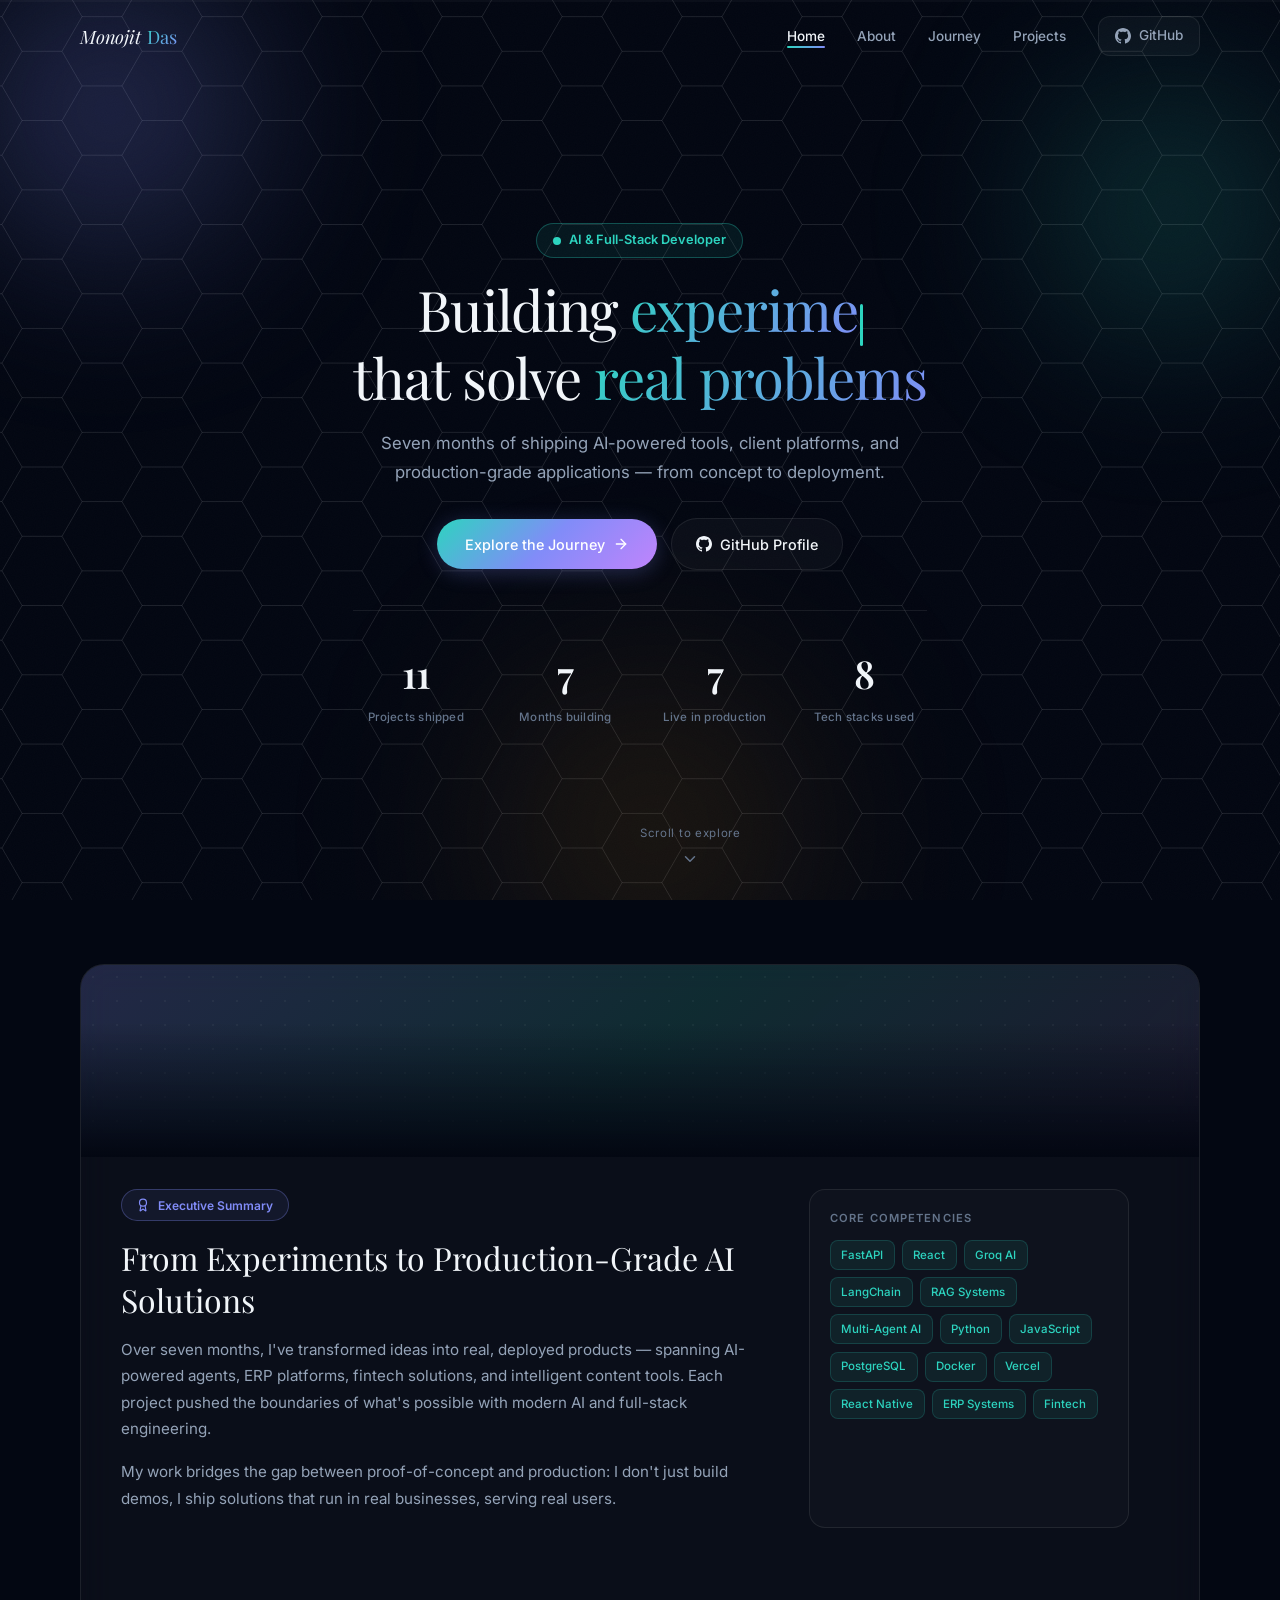
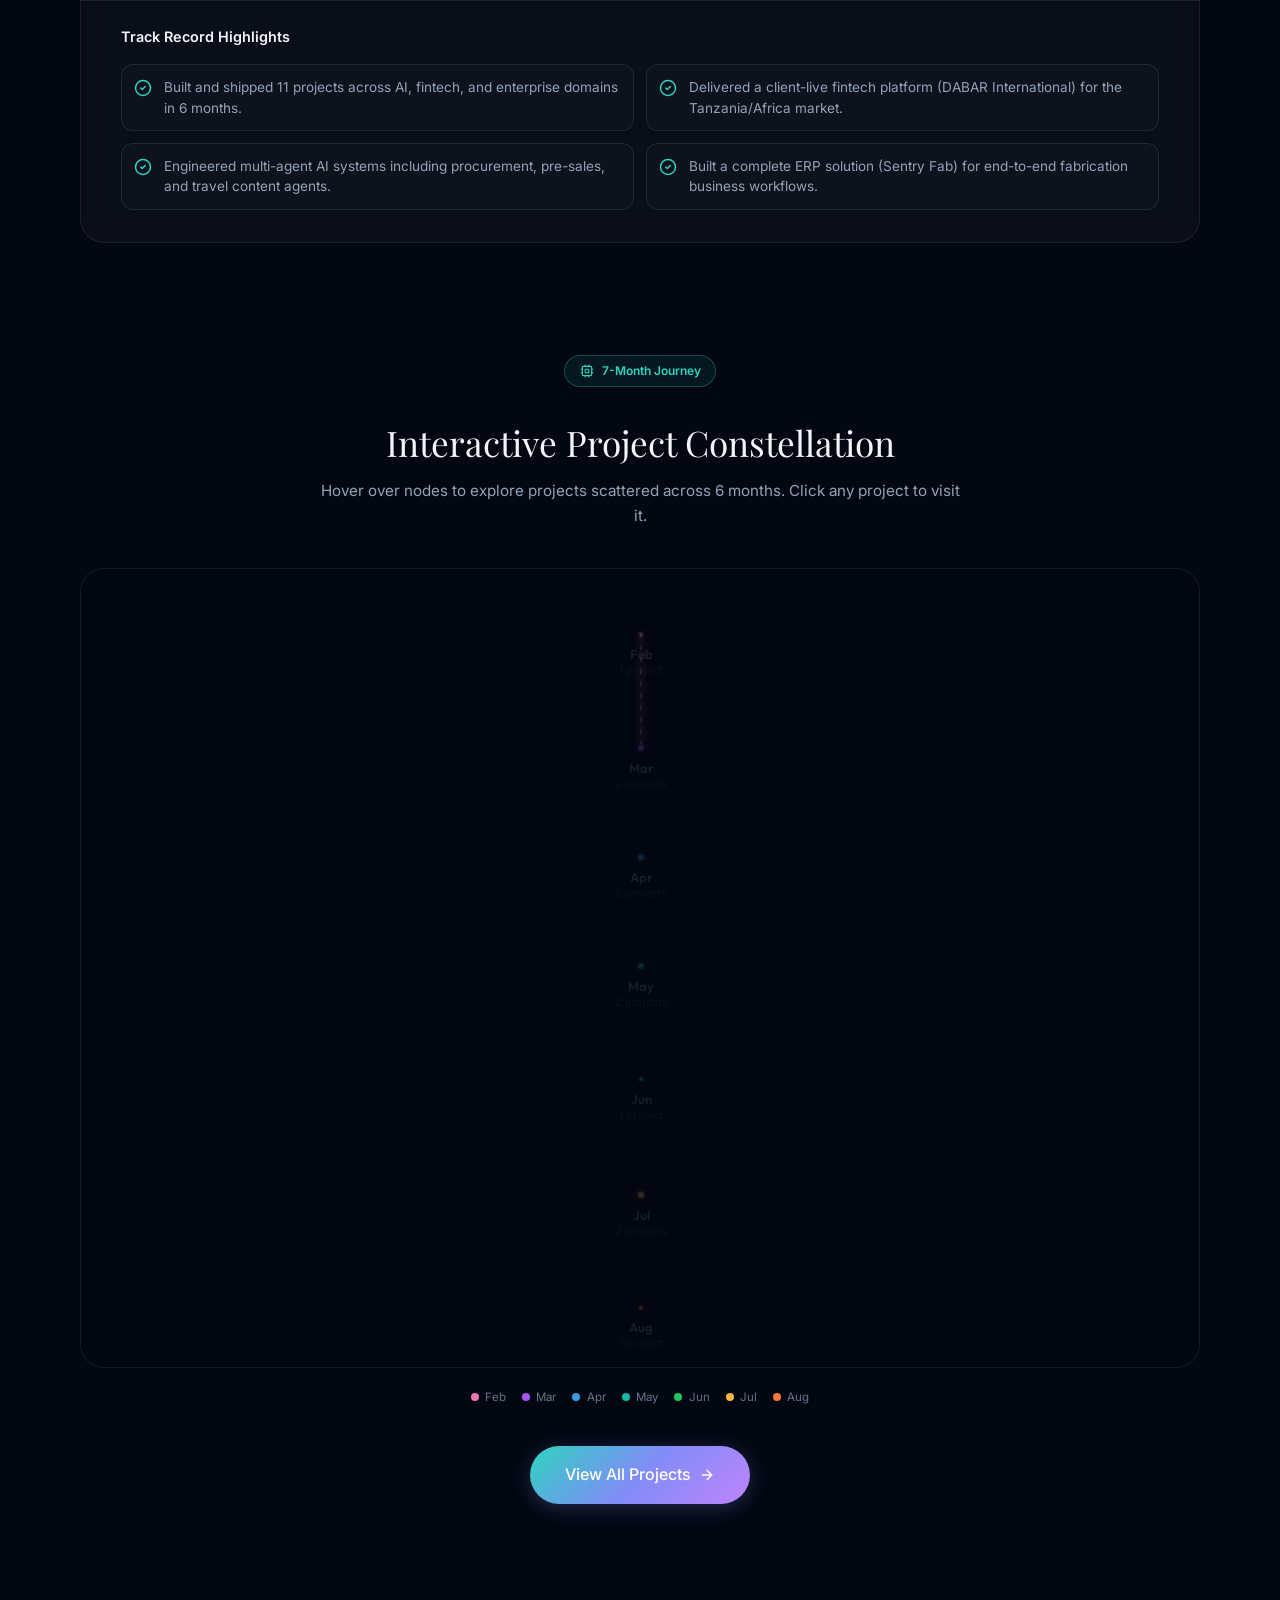
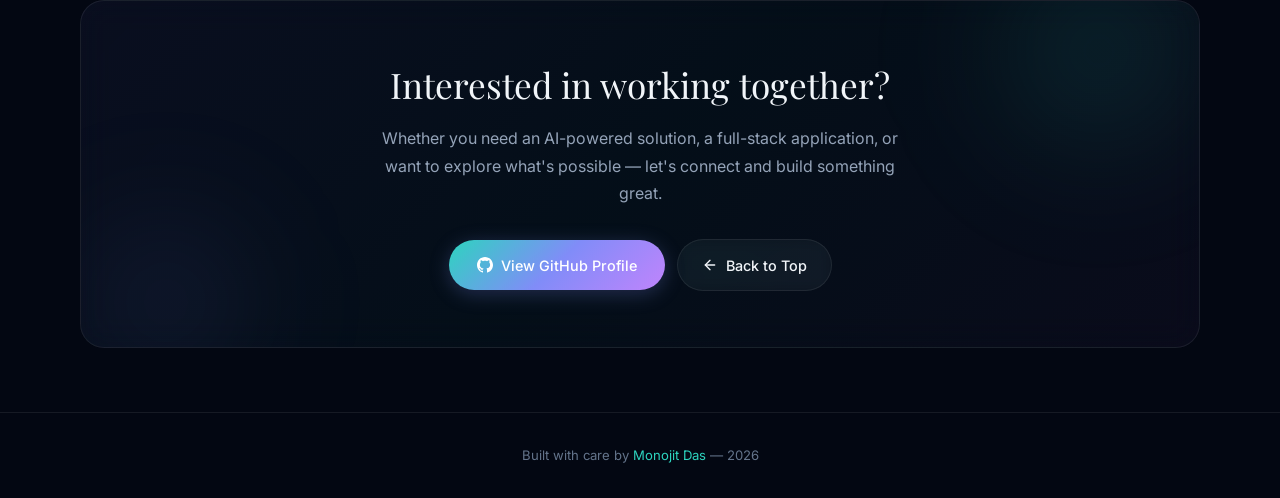
==== commit a0db6cc8: "month fix" ====
--- a/index.html
+++ b/index.html
@@ -5,16 +5,21 @@
   <meta charset="UTF-8" />
   <meta name="viewport" content="width=device-width, initial-scale=1.0" />
   <title>Executive Portfolio | Monojit Das</title>
-  <meta name="description" content="AI-Powered Solutions, Full-Stack Development, and Client Digital Transformation Portfolio" />
+  <meta name="description"
+    content="AI-Powered Solutions, Full-Stack Development, and Client Digital Transformation Portfolio" />
   <link rel="preconnect" href="https://fonts.googleapis.com">
   <link rel="preconnect" href="https://fonts.gstatic.com" crossorigin>
-  <link href="https://fonts.googleapis.com/css2?family=Inter:wght@400;500;600&family=Outfit:wght@400;500;600;700;800&family=Playfair+Display:ital,wght@0,400;0,500;0,600;1,400;1,500&display=swap" rel="stylesheet">
+  <link
+    href="https://fonts.googleapis.com/css2?family=Inter:wght@400;500;600&family=Outfit:wght@400;500;600;700;800&family=Playfair+Display:ital,wght@0,400;0,500;0,600;1,400;1,500&display=swap"
+    rel="stylesheet">
   <link rel="stylesheet" href="styles.css" />
 </head>
 
 <body>
 
-  <div class="progress"><div class="progress-fill" id="progressFill"></div></div>
+  <div class="progress">
+    <div class="progress-fill" id="progressFill"></div>
+  </div>
   <canvas id="shapegrid-canvas" class="shapegrid-canvas"></canvas>
   <div class="noise"></div>
 
@@ -30,14 +35,22 @@
           <li><a href="projects.html">Projects</a></li>
           <li>
             <a href="https://github.com/MonojitVE" target="_blank" rel="noopener" class="gh">
-              <svg viewBox="0 0 24 24" fill="currentColor"><path d="M12 0c-6.626 0-12 5.373-12 12 0 5.302 3.438 9.8 8.207 11.387.599.111.793-.261.793-.577v-2.234c-3.338.726-4.033-1.416-4.033-1.416-.546-1.387-1.333-1.756-1.333-1.756-1.089-.745.083-.729.083-.729 1.205.084 1.839 1.237 1.839 1.237 1.07 1.834 2.807 1.304 3.492.997.107-.775.418-1.305.762-1.604-2.665-.305-5.467-1.334-5.467-5.931 0-1.311.469-2.381 1.236-3.221-.124-.303-.535-1.524.117-3.176 0 0 1.008-.322 3.301 1.23.957-.266 1.983-.399 3.003-.404 1.02.005 2.047.138 3.006.404 2.291-1.552 3.297-1.23 3.297-1.23.653 1.653.242 2.874.118 3.176.77.84 1.235 1.911 1.235 3.221 0 4.609-2.807 5.624-5.479 5.921.43.372.823 1.102.823 2.222v3.293c0 .319.192.694.801.576 4.765-1.589 8.199-6.086 8.199-11.386 0-6.627-5.373-12-12-12z"/></svg>
+              <svg viewBox="0 0 24 24" fill="currentColor">
+                <path
+                  d="M12 0c-6.626 0-12 5.373-12 12 0 5.302 3.438 9.8 8.207 11.387.599.111.793-.261.793-.577v-2.234c-3.338.726-4.033-1.416-4.033-1.416-.546-1.387-1.333-1.756-1.333-1.756-1.089-.745.083-.729.083-.729 1.205.084 1.839 1.237 1.839 1.237 1.07 1.834 2.807 1.304 3.492.997.107-.775.418-1.305.762-1.604-2.665-.305-5.467-1.334-5.467-5.931 0-1.311.469-2.381 1.236-3.221-.124-.303-.535-1.524.117-3.176 0 0 1.008-.322 3.301 1.23.957-.266 1.983-.399 3.003-.404 1.02.005 2.047.138 3.006.404 2.291-1.552 3.297-1.23 3.297-1.23.653 1.653.242 2.874.118 3.176.77.84 1.235 1.911 1.235 3.221 0 4.609-2.807 5.624-5.479 5.921.43.372.823 1.102.823 2.222v3.293c0 .319.192.694.801.576 4.765-1.589 8.199-6.086 8.199-11.386 0-6.627-5.373-12-12-12z" />
+              </svg>
               GitHub
             </a>
           </li>
         </ul>
       </nav>
       <button type="button" class="mobile-menu-btn" id="mobileMenuBtn" aria-label="Open navigation menu">
-        <svg xmlns="http://www.w3.org/2000/svg" viewBox="0 0 24 24" fill="none" stroke="currentColor" stroke-width="2" stroke-linecap="round" stroke-linejoin="round"><line x1="4" x2="20" y1="12" y2="12"></line><line x1="4" x2="20" y1="6" y2="6"></line><line x1="4" x2="20" y1="18" y2="18"></line></svg>
+        <svg xmlns="http://www.w3.org/2000/svg" viewBox="0 0 24 24" fill="none" stroke="currentColor" stroke-width="2"
+          stroke-linecap="round" stroke-linejoin="round">
+          <line x1="4" x2="20" y1="12" y2="12"></line>
+          <line x1="4" x2="20" y1="6" y2="6"></line>
+          <line x1="4" x2="20" y1="18" y2="18"></line>
+        </svg>
       </button>
     </div>
   </header>
@@ -45,7 +58,11 @@
   <!-- Mobile nav -->
   <div class="mobile-nav" id="mobileNav">
     <button type="button" class="mobile-nav-close" id="mobileNavClose" aria-label="Close navigation menu">
-      <svg xmlns="http://www.w3.org/2000/svg" viewBox="0 0 24 24" fill="none" stroke="currentColor" stroke-width="2" stroke-linecap="round" stroke-linejoin="round"><line x1="18" y1="6" x2="6" y2="18"></line><line x1="6" y1="6" x2="18" y2="18"></line></svg>
+      <svg xmlns="http://www.w3.org/2000/svg" viewBox="0 0 24 24" fill="none" stroke="currentColor" stroke-width="2"
+        stroke-linecap="round" stroke-linejoin="round">
+        <line x1="18" y1="6" x2="6" y2="18"></line>
+        <line x1="6" y1="6" x2="18" y2="18"></line>
+      </svg>
     </button>
     <a href="#top">Home</a>
     <a href="#about">About</a>
@@ -62,28 +79,51 @@
         <div class="badge"><span class="dot"></span>AI & Full-Stack Developer</div>
         <h1>Building <span class="roll" id="typing">experiments</span><span class="cursor"></span><br>
           that solve <span class="gradient-text">real problems</span></h1>
-        <p>Seven months of shipping AI-powered tools, client platforms, and production-grade applications — from concept to deployment.</p>
+        <p>Seven months of shipping AI-powered tools, client platforms, and production-grade applications — from concept
+          to deployment.</p>
         <div class="hero-ctas">
           <a href="#map" class="btn-primary">
             Explore the Journey
-            <svg xmlns="http://www.w3.org/2000/svg" viewBox="0 0 24 24" fill="none" stroke="currentColor" stroke-width="2" stroke-linecap="round" stroke-linejoin="round"><path d="M5 12h14"></path><path d="m12 5 7 7-7 7"></path></svg>
+            <svg xmlns="http://www.w3.org/2000/svg" viewBox="0 0 24 24" fill="none" stroke="currentColor"
+              stroke-width="2" stroke-linecap="round" stroke-linejoin="round">
+              <path d="M5 12h14"></path>
+              <path d="m12 5 7 7-7 7"></path>
+            </svg>
           </a>
           <a href="https://github.com/MonojitVE" target="_blank" rel="noopener" class="btn-outline">
-            <svg viewBox="0 0 24 24" fill="currentColor" width="16" height="16"><path d="M12 0c-6.626 0-12 5.373-12 12 0 5.302 3.438 9.8 8.207 11.387.599.111.793-.261.793-.577v-2.234c-3.338.726-4.033-1.416-4.033-1.416-.546-1.387-1.333-1.756-1.333-1.756-1.089-.745.083-.729.083-.729 1.205.084 1.839 1.237 1.839 1.237 1.07 1.834 2.807 1.304 3.492.997.107-.775.418-1.305.762-1.604-2.665-.305-5.467-1.334-5.467-5.931 0-1.311.469-2.381 1.236-3.221-.124-.303-.535-1.524.117-3.176 0 0 1.008-.322 3.301 1.23.957-.266 1.983-.399 3.003-.404 1.02.005 2.047.138 3.006.404 2.291-1.552 3.297-1.23 3.297-1.23.653 1.653.242 2.874.118 3.176.77.84 1.235 1.911 1.235 3.221 0 4.609-2.807 5.624-5.479 5.921.43.372.823 1.102.823 2.222v3.293c0 .319.192.694.801.576 4.765-1.589 8.199-6.086 8.199-11.386 0-6.627-5.373-12-12-12z"/></svg>
+            <svg viewBox="0 0 24 24" fill="currentColor" width="16" height="16">
+              <path
+                d="M12 0c-6.626 0-12 5.373-12 12 0 5.302 3.438 9.8 8.207 11.387.599.111.793-.261.793-.577v-2.234c-3.338.726-4.033-1.416-4.033-1.416-.546-1.387-1.333-1.756-1.333-1.756-1.089-.745.083-.729.083-.729 1.205.084 1.839 1.237 1.839 1.237 1.07 1.834 2.807 1.304 3.492.997.107-.775.418-1.305.762-1.604-2.665-.305-5.467-1.334-5.467-5.931 0-1.311.469-2.381 1.236-3.221-.124-.303-.535-1.524.117-3.176 0 0 1.008-.322 3.301 1.23.957-.266 1.983-.399 3.003-.404 1.02.005 2.047.138 3.006.404 2.291-1.552 3.297-1.23 3.297-1.23.653 1.653.242 2.874.118 3.176.77.84 1.235 1.911 1.235 3.221 0 4.609-2.807 5.624-5.479 5.921.43.372.823 1.102.823 2.222v3.293c0 .319.192.694.801.576 4.765-1.589 8.199-6.086 8.199-11.386 0-6.627-5.373-12-12-12z" />
+            </svg>
             GitHub Profile
           </a>
         </div>
         <div class="stats">
-          <div class="stat"><div class="stat-n" id="count">0</div><div class="stat-l">Projects shipped</div></div>
-          <div class="stat"><div class="stat-n">7</div><div class="stat-l">Months building</div></div>
-          <div class="stat"><div class="stat-n" id="liveCount">0</div><div class="stat-l">Live in production</div></div>
-          <div class="stat"><div class="stat-n" id="stackCount">0</div><div class="stat-l">Tech stacks used</div></div>
+          <div class="stat">
+            <div class="stat-n" id="count">0</div>
+            <div class="stat-l">Projects shipped</div>
+          </div>
+          <div class="stat">
+            <div class="stat-n">7</div>
+            <div class="stat-l">Months building</div>
+          </div>
+          <div class="stat">
+            <div class="stat-n" id="liveCount">0</div>
+            <div class="stat-l">Live in production</div>
+          </div>
+          <div class="stat">
+            <div class="stat-n" id="stackCount">0</div>
+            <div class="stat-l">Tech stacks used</div>
+          </div>
         </div>
       </div>
     </div>
     <div class="scroll-hint" id="scrollHint">
       <span>Scroll to explore</span>
-      <svg viewBox="0 0 24 24" fill="none" stroke="currentColor" stroke-width="2" stroke-linecap="round" stroke-linejoin="round"><polyline points="6 9 12 15 18 9" /></svg>
+      <svg viewBox="0 0 24 24" fill="none" stroke="currentColor" stroke-width="2" stroke-linecap="round"
+        stroke-linejoin="round">
+        <polyline points="6 9 12 15 18 9" />
+      </svg>
     </div>
   </section>
 
@@ -91,16 +131,27 @@
   <section class="about-section" id="about">
     <div class="container">
       <div class="about-card glass-card fade-in-section">
-        <div class="about-banner"><div class="about-banner-pattern"></div></div>
+        <div class="about-banner">
+          <div class="about-banner-pattern"></div>
+        </div>
         <div class="about-body">
           <div class="about-text">
             <div class="section-badge">
-              <svg xmlns="http://www.w3.org/2000/svg" viewBox="0 0 24 24" fill="none" stroke="currentColor" stroke-width="2" stroke-linecap="round" stroke-linejoin="round"><path d="m15.477 12.89 1.515 8.526a.5.5 0 0 1-.81.47l-3.58-2.687a1 1 0 0 0-1.197 0l-3.586 2.686a.5.5 0 0 1-.81-.469l1.514-8.526"></path><circle cx="12" cy="8" r="6"></circle></svg>
+              <svg xmlns="http://www.w3.org/2000/svg" viewBox="0 0 24 24" fill="none" stroke="currentColor"
+                stroke-width="2" stroke-linecap="round" stroke-linejoin="round">
+                <path
+                  d="m15.477 12.89 1.515 8.526a.5.5 0 0 1-.81.47l-3.58-2.687a1 1 0 0 0-1.197 0l-3.586 2.686a.5.5 0 0 1-.81-.469l1.514-8.526">
+                </path>
+                <circle cx="12" cy="8" r="6"></circle>
+              </svg>
               Executive Summary
             </div>
             <h2>From Experiments to Production-Grade AI Solutions</h2>
-            <p>Over seven months, I've transformed ideas into real, deployed products — spanning AI-powered agents, ERP platforms, fintech solutions, and intelligent content tools. Each project pushed the boundaries of what's possible with modern AI and full-stack engineering.</p>
-            <p>My work bridges the gap between proof-of-concept and production: I don't just build demos, I ship solutions that run in real businesses, serving real users.</p>
+            <p>Over seven months, I've transformed ideas into real, deployed products — spanning AI-powered agents, ERP
+              platforms, fintech solutions, and intelligent content tools. Each project pushed the boundaries of what's
+              possible with modern AI and full-stack engineering.</p>
+            <p>My work bridges the gap between proof-of-concept and production: I don't just build demos, I ship
+              solutions that run in real businesses, serving real users.</p>
           </div>
           <div class="competencies-card">
             <h3>Core Competencies</h3>
@@ -126,19 +177,37 @@
           <h3>Track Record Highlights</h3>
           <div class="track-grid">
             <div class="track-item">
-              <svg xmlns="http://www.w3.org/2000/svg" viewBox="0 0 24 24" fill="none" stroke="currentColor" stroke-width="2" stroke-linecap="round" stroke-linejoin="round"><circle cx="12" cy="12" r="10"></circle><path d="m9 12 2 2 4-4"></path></svg>
-              <span>Built and shipped 11 projects across AI, fintech, and enterprise domains in 7 months.</span>
-            </div>
-            <div class="track-item">
-              <svg xmlns="http://www.w3.org/2000/svg" viewBox="0 0 24 24" fill="none" stroke="currentColor" stroke-width="2" stroke-linecap="round" stroke-linejoin="round"><circle cx="12" cy="12" r="10"></circle><path d="m9 12 2 2 4-4"></path></svg>
-              <span>Delivered a client-live fintech platform (DABAR International) for the Tanzania/Africa market.</span>
-            </div>
-            <div class="track-item">
-              <svg xmlns="http://www.w3.org/2000/svg" viewBox="0 0 24 24" fill="none" stroke="currentColor" stroke-width="2" stroke-linecap="round" stroke-linejoin="round"><circle cx="12" cy="12" r="10"></circle><path d="m9 12 2 2 4-4"></path></svg>
-              <span>Engineered multi-agent AI systems including procurement, pre-sales, and travel content agents.</span>
-            </div>
-            <div class="track-item">
-              <svg xmlns="http://www.w3.org/2000/svg" viewBox="0 0 24 24" fill="none" stroke="currentColor" stroke-width="2" stroke-linecap="round" stroke-linejoin="round"><circle cx="12" cy="12" r="10"></circle><path d="m9 12 2 2 4-4"></path></svg>
+              <svg xmlns="http://www.w3.org/2000/svg" viewBox="0 0 24 24" fill="none" stroke="currentColor"
+                stroke-width="2" stroke-linecap="round" stroke-linejoin="round">
+                <circle cx="12" cy="12" r="10"></circle>
+                <path d="m9 12 2 2 4-4"></path>
+              </svg>
+              <span>Built and shipped 11 projects across AI, fintech, and enterprise domains in 6 months.</span>
+            </div>
+            <div class="track-item">
+              <svg xmlns="http://www.w3.org/2000/svg" viewBox="0 0 24 24" fill="none" stroke="currentColor"
+                stroke-width="2" stroke-linecap="round" stroke-linejoin="round">
+                <circle cx="12" cy="12" r="10"></circle>
+                <path d="m9 12 2 2 4-4"></path>
+              </svg>
+              <span>Delivered a client-live fintech platform (DABAR International) for the Tanzania/Africa
+                market.</span>
+            </div>
+            <div class="track-item">
+              <svg xmlns="http://www.w3.org/2000/svg" viewBox="0 0 24 24" fill="none" stroke="currentColor"
+                stroke-width="2" stroke-linecap="round" stroke-linejoin="round">
+                <circle cx="12" cy="12" r="10"></circle>
+                <path d="m9 12 2 2 4-4"></path>
+              </svg>
+              <span>Engineered multi-agent AI systems including procurement, pre-sales, and travel content
+                agents.</span>
+            </div>
+            <div class="track-item">
+              <svg xmlns="http://www.w3.org/2000/svg" viewBox="0 0 24 24" fill="none" stroke="currentColor"
+                stroke-width="2" stroke-linecap="round" stroke-linejoin="round">
+                <circle cx="12" cy="12" r="10"></circle>
+                <path d="m9 12 2 2 4-4"></path>
+              </svg>
               <span>Built a complete ERP solution (Sentry Fab) for end-to-end fabrication business workflows.</span>
             </div>
           </div>
@@ -152,11 +221,23 @@
     <div class="container">
       <div class="section-header fade-in-section">
         <div class="section-badge teal">
-          <svg xmlns="http://www.w3.org/2000/svg" viewBox="0 0 24 24" fill="none" stroke="currentColor" stroke-width="2" stroke-linecap="round" stroke-linejoin="round"><rect width="16" height="16" x="4" y="4" rx="2"></rect><rect width="6" height="6" x="9" y="9" rx="1"></rect><path d="M15 2v2"></path><path d="M15 20v2"></path><path d="M2 15h2"></path><path d="M2 9h2"></path><path d="M20 15h2"></path><path d="M20 9h2"></path><path d="M9 2v2"></path><path d="M9 20v2"></path></svg>
+          <svg xmlns="http://www.w3.org/2000/svg" viewBox="0 0 24 24" fill="none" stroke="currentColor" stroke-width="2"
+            stroke-linecap="round" stroke-linejoin="round">
+            <rect width="16" height="16" x="4" y="4" rx="2"></rect>
+            <rect width="6" height="6" x="9" y="9" rx="1"></rect>
+            <path d="M15 2v2"></path>
+            <path d="M15 20v2"></path>
+            <path d="M2 15h2"></path>
+            <path d="M2 9h2"></path>
+            <path d="M20 15h2"></path>
+            <path d="M20 9h2"></path>
+            <path d="M9 2v2"></path>
+            <path d="M9 20v2"></path>
+          </svg>
           7-Month Journey
         </div>
         <h2>Interactive Project Constellation</h2>
-        <p>Hover over nodes to explore projects scattered across 7 months. Click any project to visit it.</p>
+        <p>Hover over nodes to explore projects scattered across 6 months. Click any project to visit it.</p>
       </div>
       <div class="map-container glass-card">
         <canvas class="map-canvas" id="constellationCanvas"></canvas>
@@ -167,7 +248,11 @@
       <div class="view-projects-cta fade-in-section">
         <a href="projects.html" class="btn-primary" style="font-size: 1rem; padding: 1rem 2.2rem;">
           View All Projects
-          <svg xmlns="http://www.w3.org/2000/svg" viewBox="0 0 24 24" fill="none" stroke="currentColor" stroke-width="2" stroke-linecap="round" stroke-linejoin="round"><path d="M5 12h14"></path><path d="m12 5 7 7-7 7"></path></svg>
+          <svg xmlns="http://www.w3.org/2000/svg" viewBox="0 0 24 24" fill="none" stroke="currentColor" stroke-width="2"
+            stroke-linecap="round" stroke-linejoin="round">
+            <path d="M5 12h14"></path>
+            <path d="m12 5 7 7-7 7"></path>
+          </svg>
         </a>
       </div>
     </div>
@@ -178,14 +263,22 @@
     <div class="container">
       <div class="cta-card glass-card fade-in-section">
         <h2>Interested in working together?</h2>
-        <p>Whether you need an AI-powered solution, a full-stack application, or want to explore what's possible — let's connect and build something great.</p>
+        <p>Whether you need an AI-powered solution, a full-stack application, or want to explore what's possible — let's
+          connect and build something great.</p>
         <div class="cta-buttons">
           <a href="https://github.com/MonojitVE" target="_blank" rel="noopener" class="btn-primary">
-            <svg viewBox="0 0 24 24" fill="currentColor" width="16" height="16"><path d="M12 0c-6.626 0-12 5.373-12 12 0 5.302 3.438 9.8 8.207 11.387.599.111.793-.261.793-.577v-2.234c-3.338.726-4.033-1.416-4.033-1.416-.546-1.387-1.333-1.756-1.333-1.756-1.089-.745.083-.729.083-.729 1.205.084 1.839 1.237 1.839 1.237 1.07 1.834 2.807 1.304 3.492.997.107-.775.418-1.305.762-1.604-2.665-.305-5.467-1.334-5.467-5.931 0-1.311.469-2.381 1.236-3.221-.124-.303-.535-1.524.117-3.176 0 0 1.008-.322 3.301 1.23.957-.266 1.983-.399 3.003-.404 1.02.005 2.047.138 3.006.404 2.291-1.552 3.297-1.23 3.297-1.23.653 1.653.242 2.874.118 3.176.77.84 1.235 1.911 1.235 3.221 0 4.609-2.807 5.624-5.479 5.921.43.372.823 1.102.823 2.222v3.293c0 .319.192.694.801.576 4.765-1.589 8.199-6.086 8.199-11.386 0-6.627-5.373-12-12-12z"/></svg>
+            <svg viewBox="0 0 24 24" fill="currentColor" width="16" height="16">
+              <path
+                d="M12 0c-6.626 0-12 5.373-12 12 0 5.302 3.438 9.8 8.207 11.387.599.111.793-.261.793-.577v-2.234c-3.338.726-4.033-1.416-4.033-1.416-.546-1.387-1.333-1.756-1.333-1.756-1.089-.745.083-.729.083-.729 1.205.084 1.839 1.237 1.839 1.237 1.07 1.834 2.807 1.304 3.492.997.107-.775.418-1.305.762-1.604-2.665-.305-5.467-1.334-5.467-5.931 0-1.311.469-2.381 1.236-3.221-.124-.303-.535-1.524.117-3.176 0 0 1.008-.322 3.301 1.23.957-.266 1.983-.399 3.003-.404 1.02.005 2.047.138 3.006.404 2.291-1.552 3.297-1.23 3.297-1.23.653 1.653.242 2.874.118 3.176.77.84 1.235 1.911 1.235 3.221 0 4.609-2.807 5.624-5.479 5.921.43.372.823 1.102.823 2.222v3.293c0 .319.192.694.801.576 4.765-1.589 8.199-6.086 8.199-11.386 0-6.627-5.373-12-12-12z" />
+            </svg>
             View GitHub Profile
           </a>
           <a href="#top" class="btn-outline">
-            <svg xmlns="http://www.w3.org/2000/svg" viewBox="0 0 24 24" fill="none" stroke="currentColor" stroke-width="2" stroke-linecap="round" stroke-linejoin="round"><path d="m12 19-7-7 7-7"></path><path d="M19 12H5"></path></svg>
+            <svg xmlns="http://www.w3.org/2000/svg" viewBox="0 0 24 24" fill="none" stroke="currentColor"
+              stroke-width="2" stroke-linecap="round" stroke-linejoin="round">
+              <path d="m12 19-7-7 7-7"></path>
+              <path d="M19 12H5"></path>
+            </svg>
             Back to Top
           </a>
         </div>
@@ -195,10 +288,12 @@
 
   <footer class="footer">
     <div class="container">
-      <p>Built with care by <a href="https://github.com/MonojitVE" target="_blank" rel="noopener">Monojit Das</a> — <span id="year"></span></p>
+      <p>Built with care by <a href="https://github.com/MonojitVE" target="_blank" rel="noopener">Monojit Das</a> —
+        <span id="year"></span></p>
     </div>
   </footer>
 
   <script src="script.js"></script>
 </body>
+
 </html>
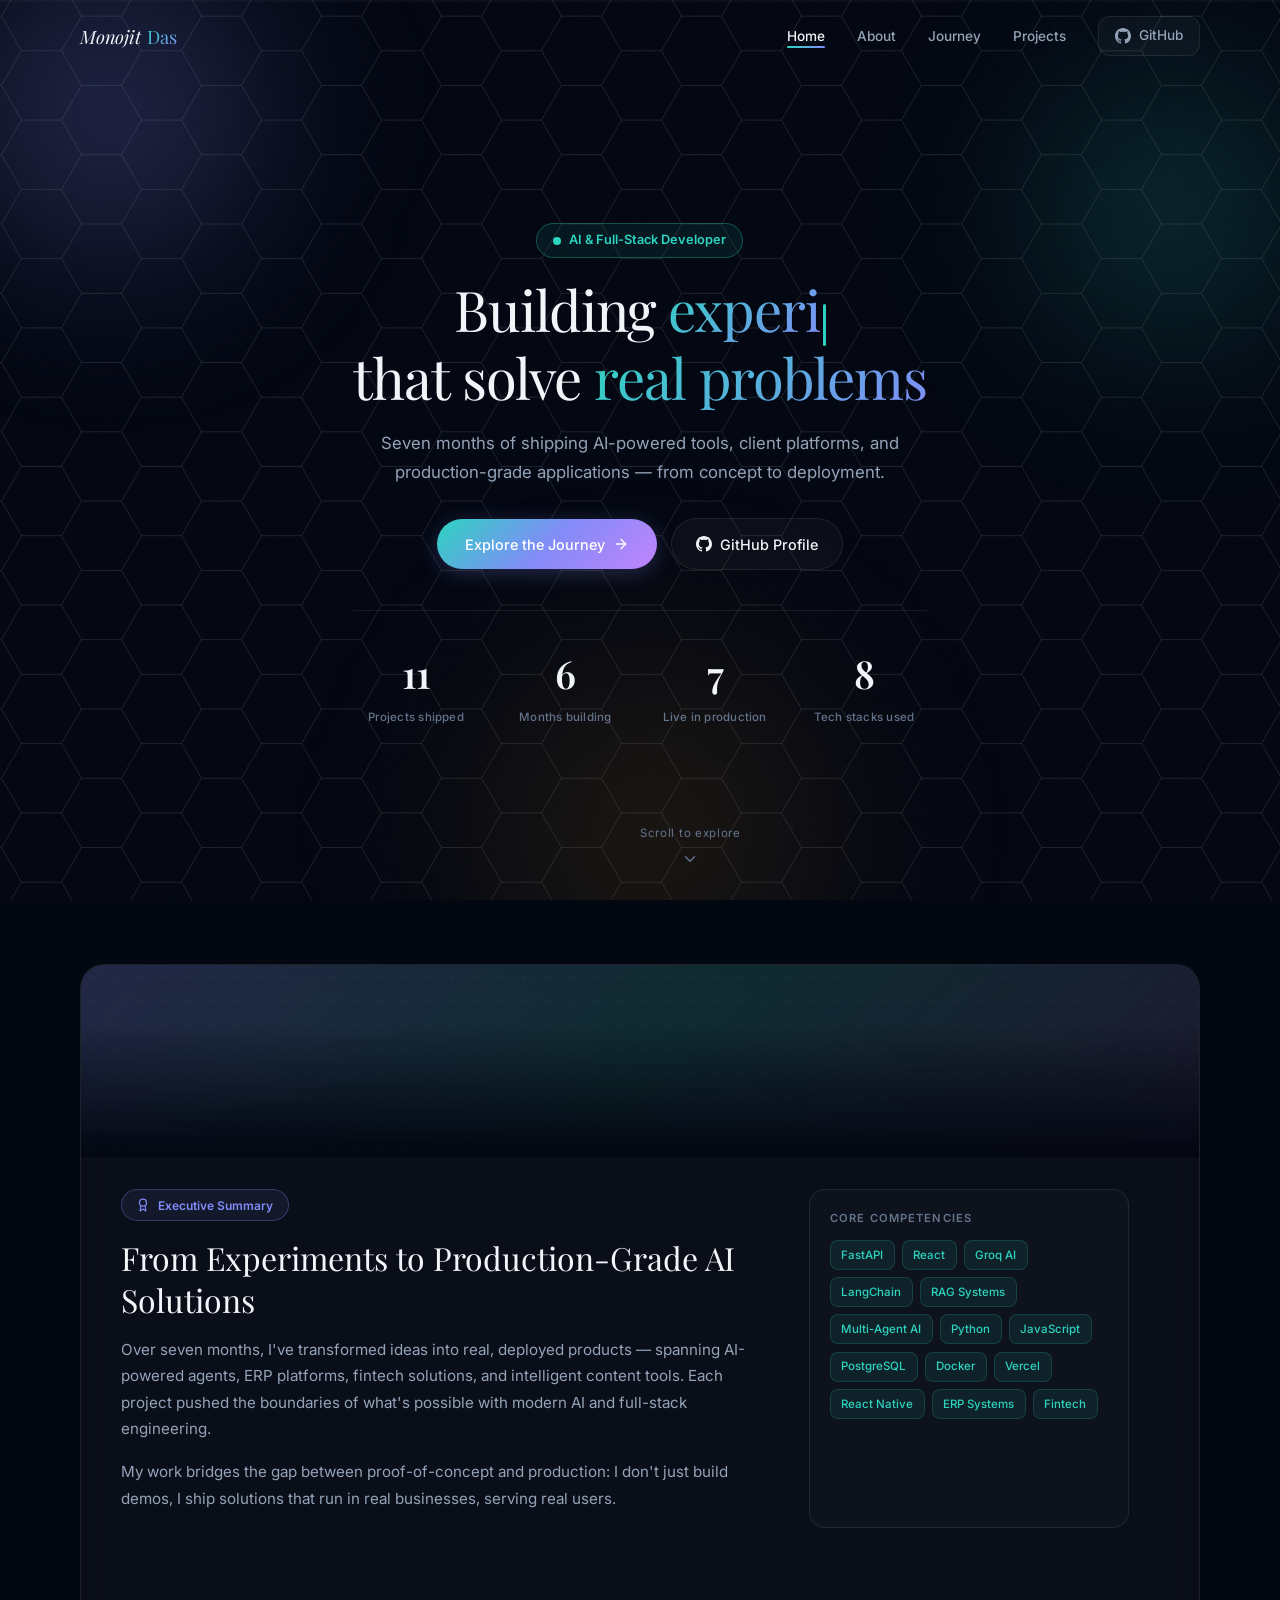
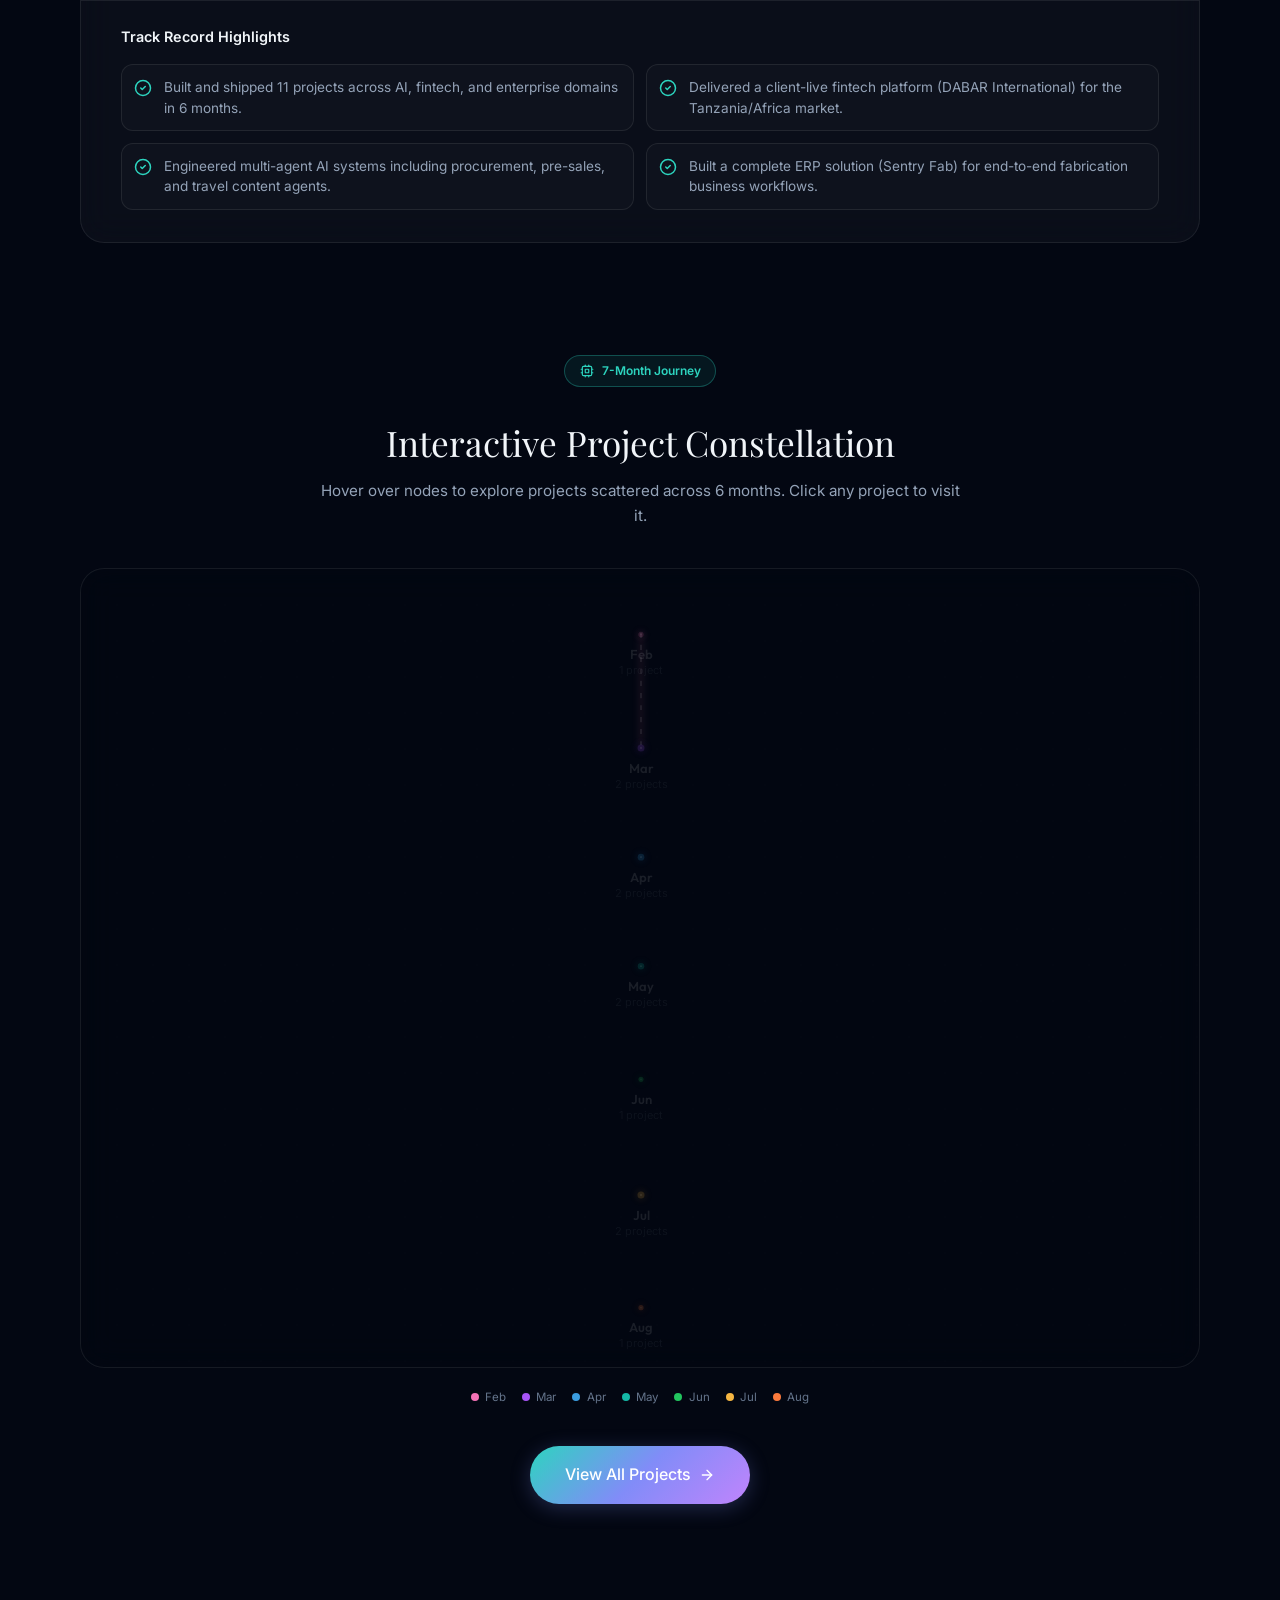
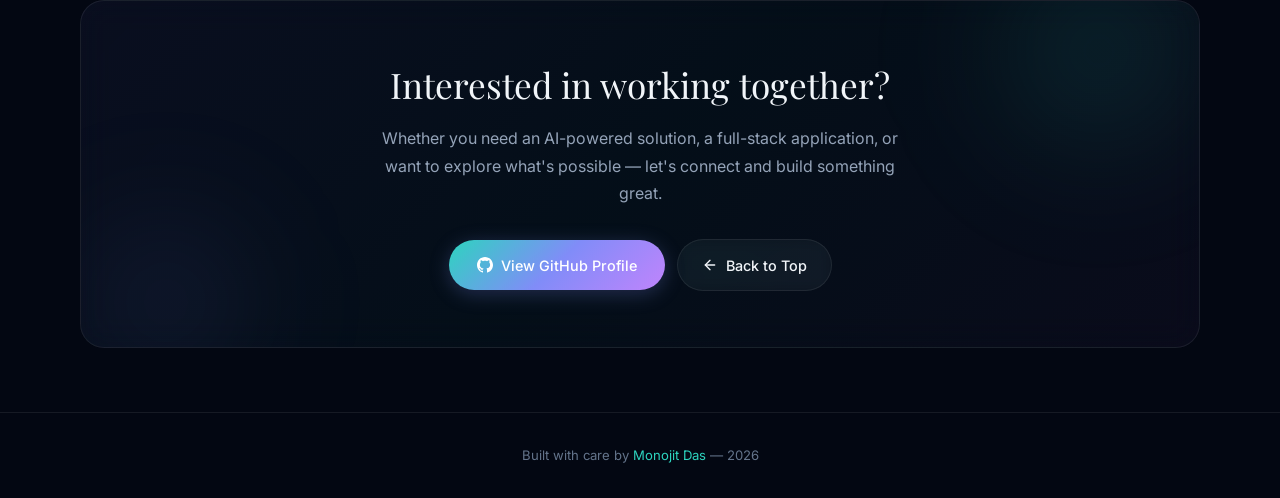
==== commit 9198aa1d: "patch" ====
--- a/index.html
+++ b/index.html
@@ -104,7 +104,7 @@
             <div class="stat-l">Projects shipped</div>
           </div>
           <div class="stat">
-            <div class="stat-n">7</div>
+            <div class="stat-n">6</div>
             <div class="stat-l">Months building</div>
           </div>
           <div class="stat">
@@ -289,7 +289,8 @@
   <footer class="footer">
     <div class="container">
       <p>Built with care by <a href="https://github.com/MonojitVE" target="_blank" rel="noopener">Monojit Das</a> —
-        <span id="year"></span></p>
+        <span id="year"></span>
+      </p>
     </div>
   </footer>
 
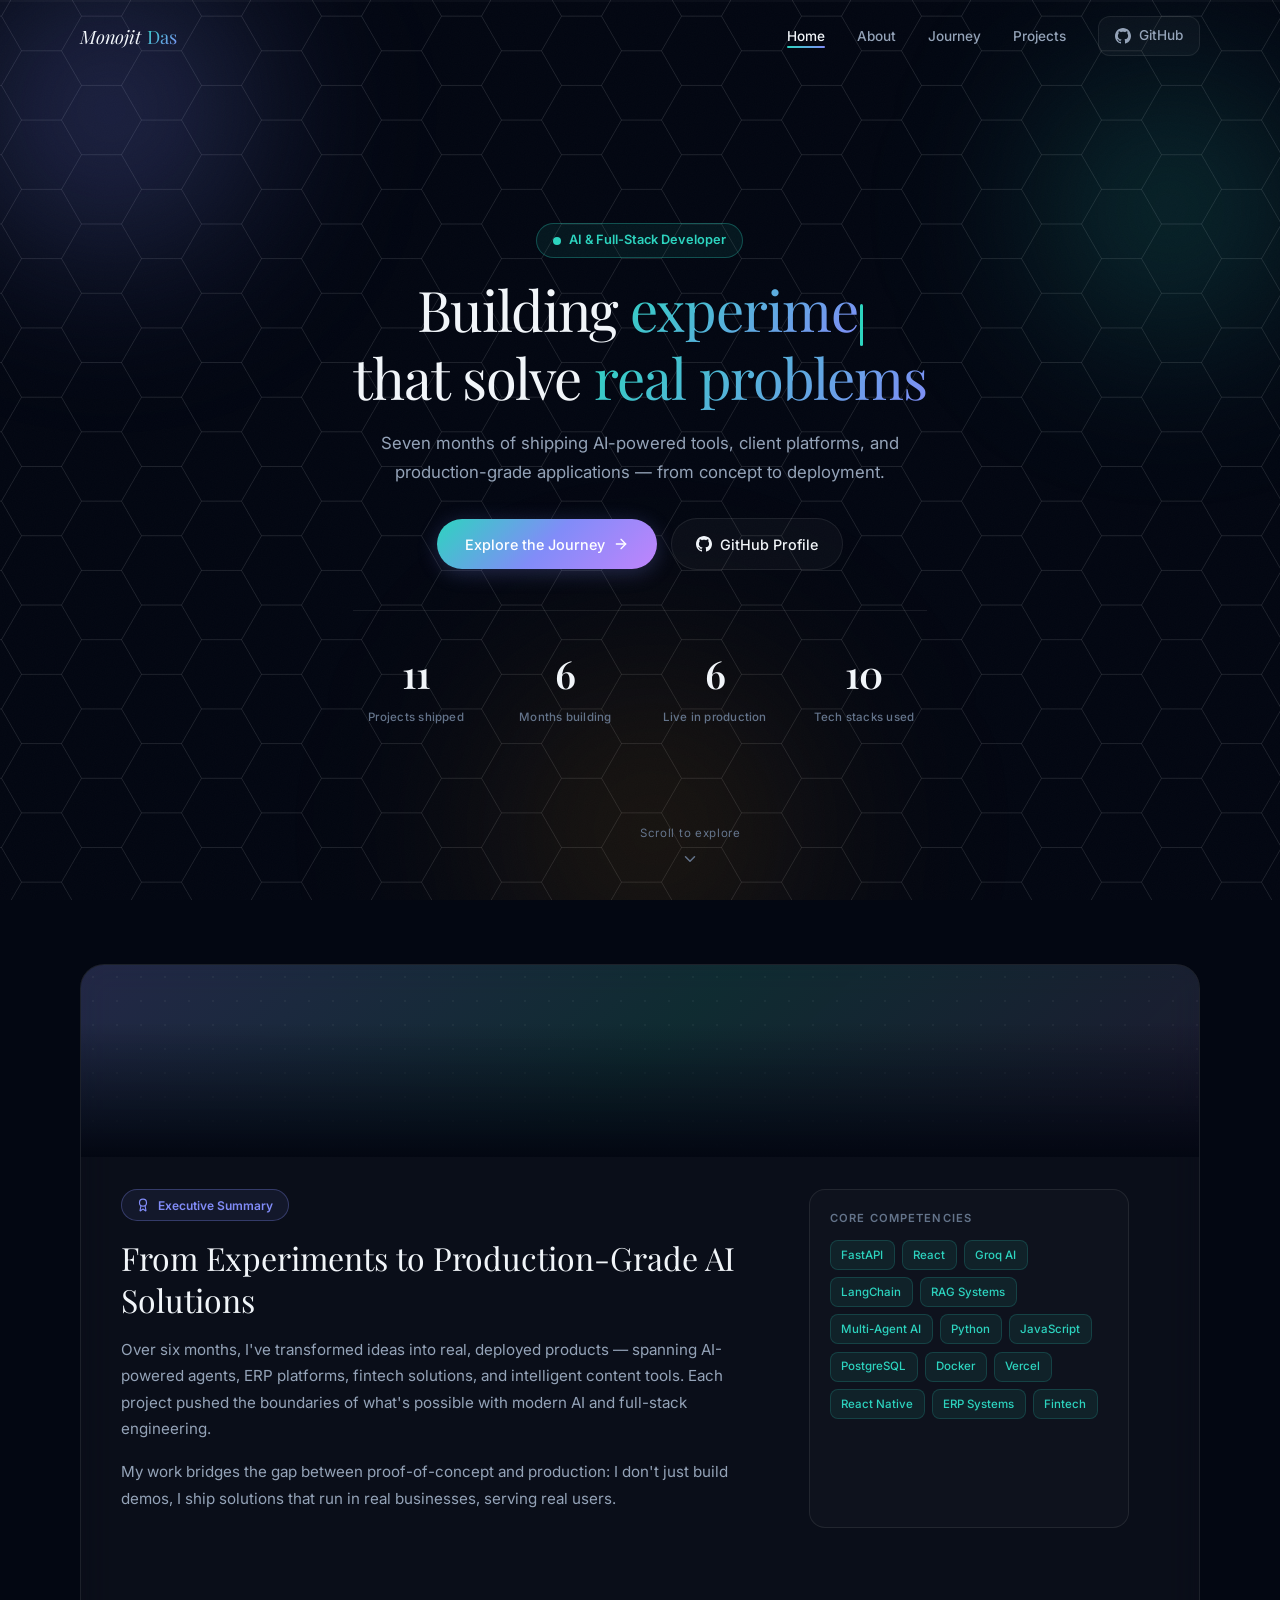
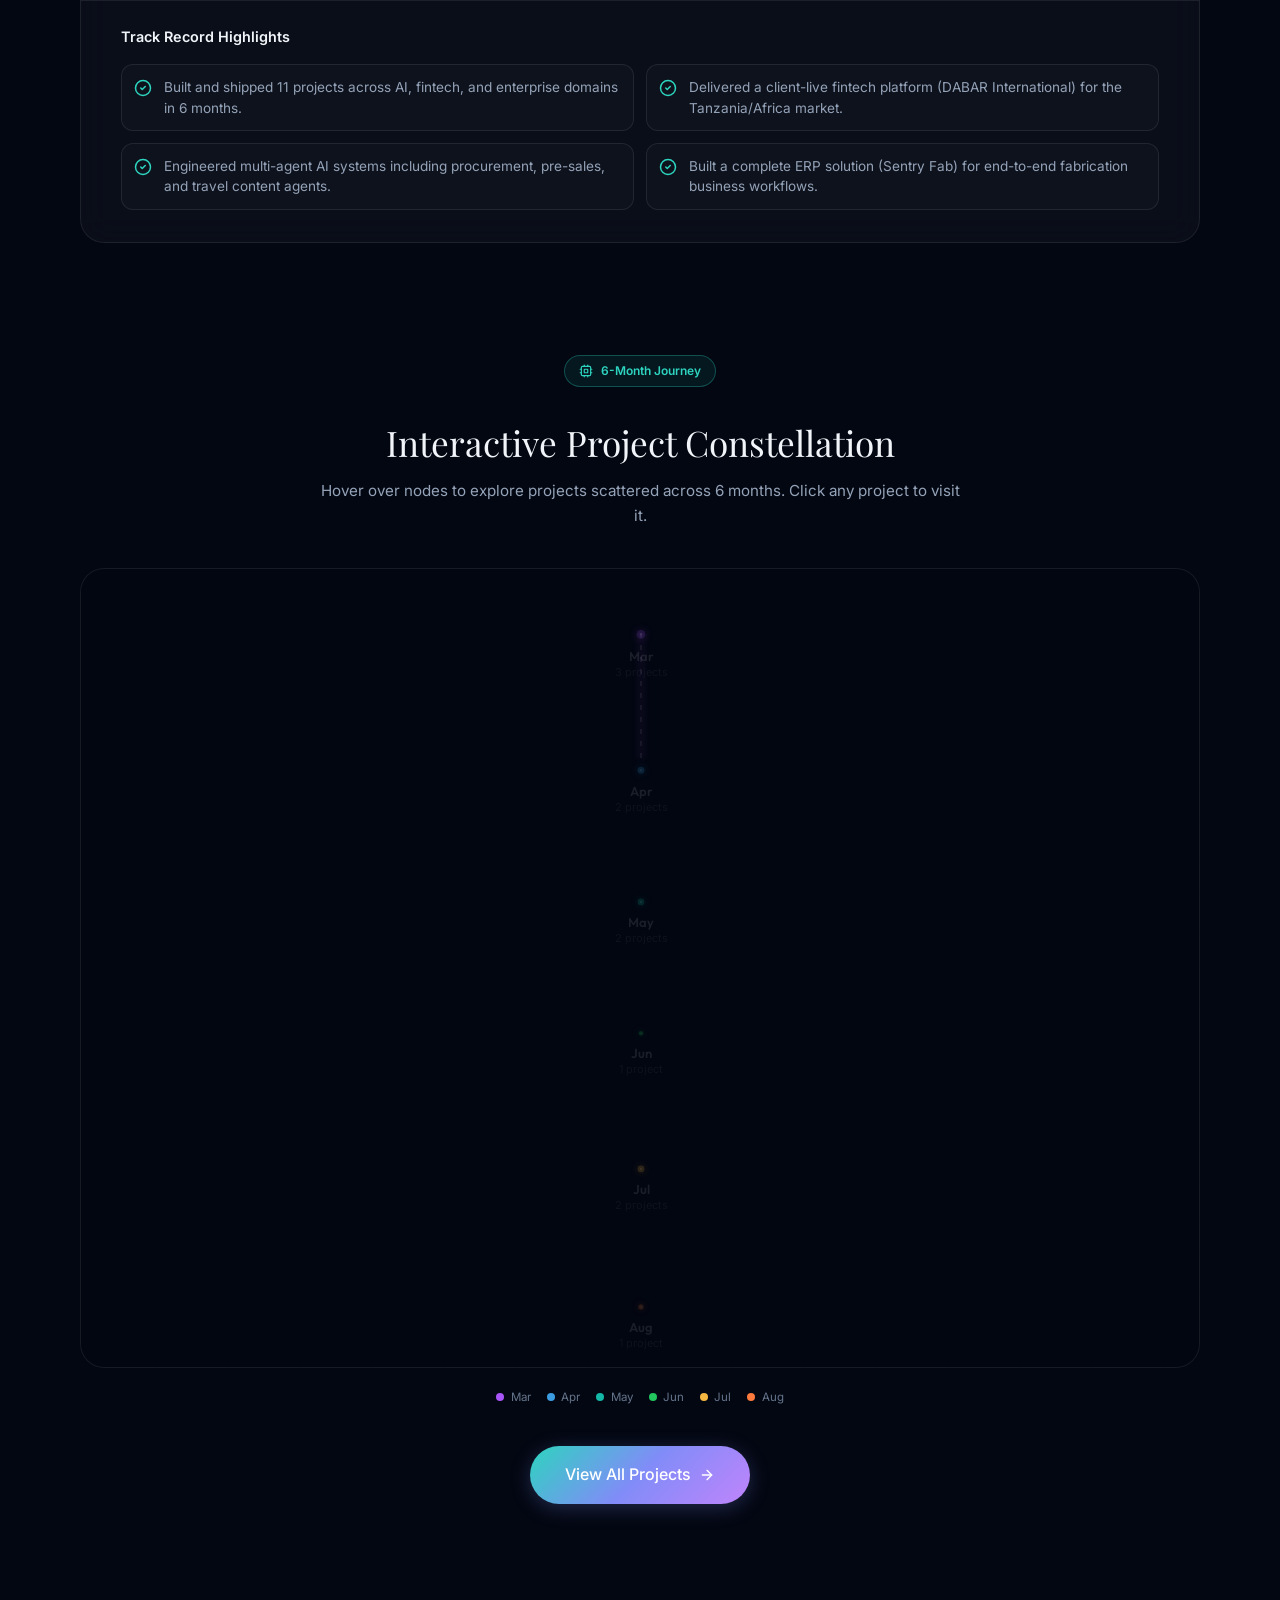
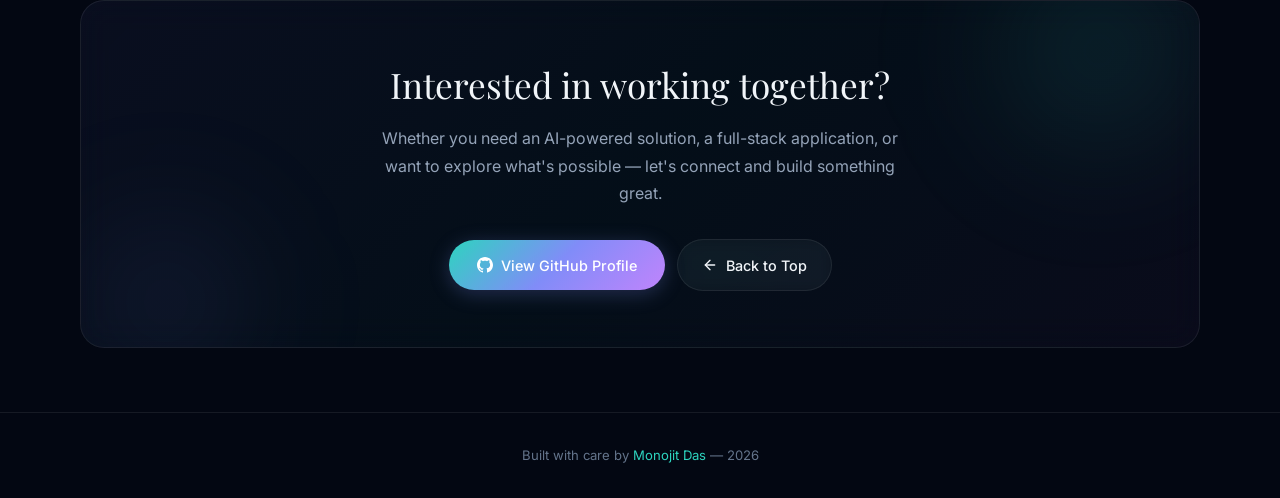
==== commit 1d06f7ae: "update patch" ====
--- a/index.html
+++ b/index.html
@@ -147,7 +147,7 @@
               Executive Summary
             </div>
             <h2>From Experiments to Production-Grade AI Solutions</h2>
-            <p>Over seven months, I've transformed ideas into real, deployed products — spanning AI-powered agents, ERP
+            <p>Over six months, I've transformed ideas into real, deployed products — spanning AI-powered agents, ERP
               platforms, fintech solutions, and intelligent content tools. Each project pushed the boundaries of what's
               possible with modern AI and full-stack engineering.</p>
             <p>My work bridges the gap between proof-of-concept and production: I don't just build demos, I ship
@@ -234,7 +234,7 @@
             <path d="M9 2v2"></path>
             <path d="M9 20v2"></path>
           </svg>
-          7-Month Journey
+          6-Month Journey
         </div>
         <h2>Interactive Project Constellation</h2>
         <p>Hover over nodes to explore projects scattered across 6 months. Click any project to visit it.</p>
